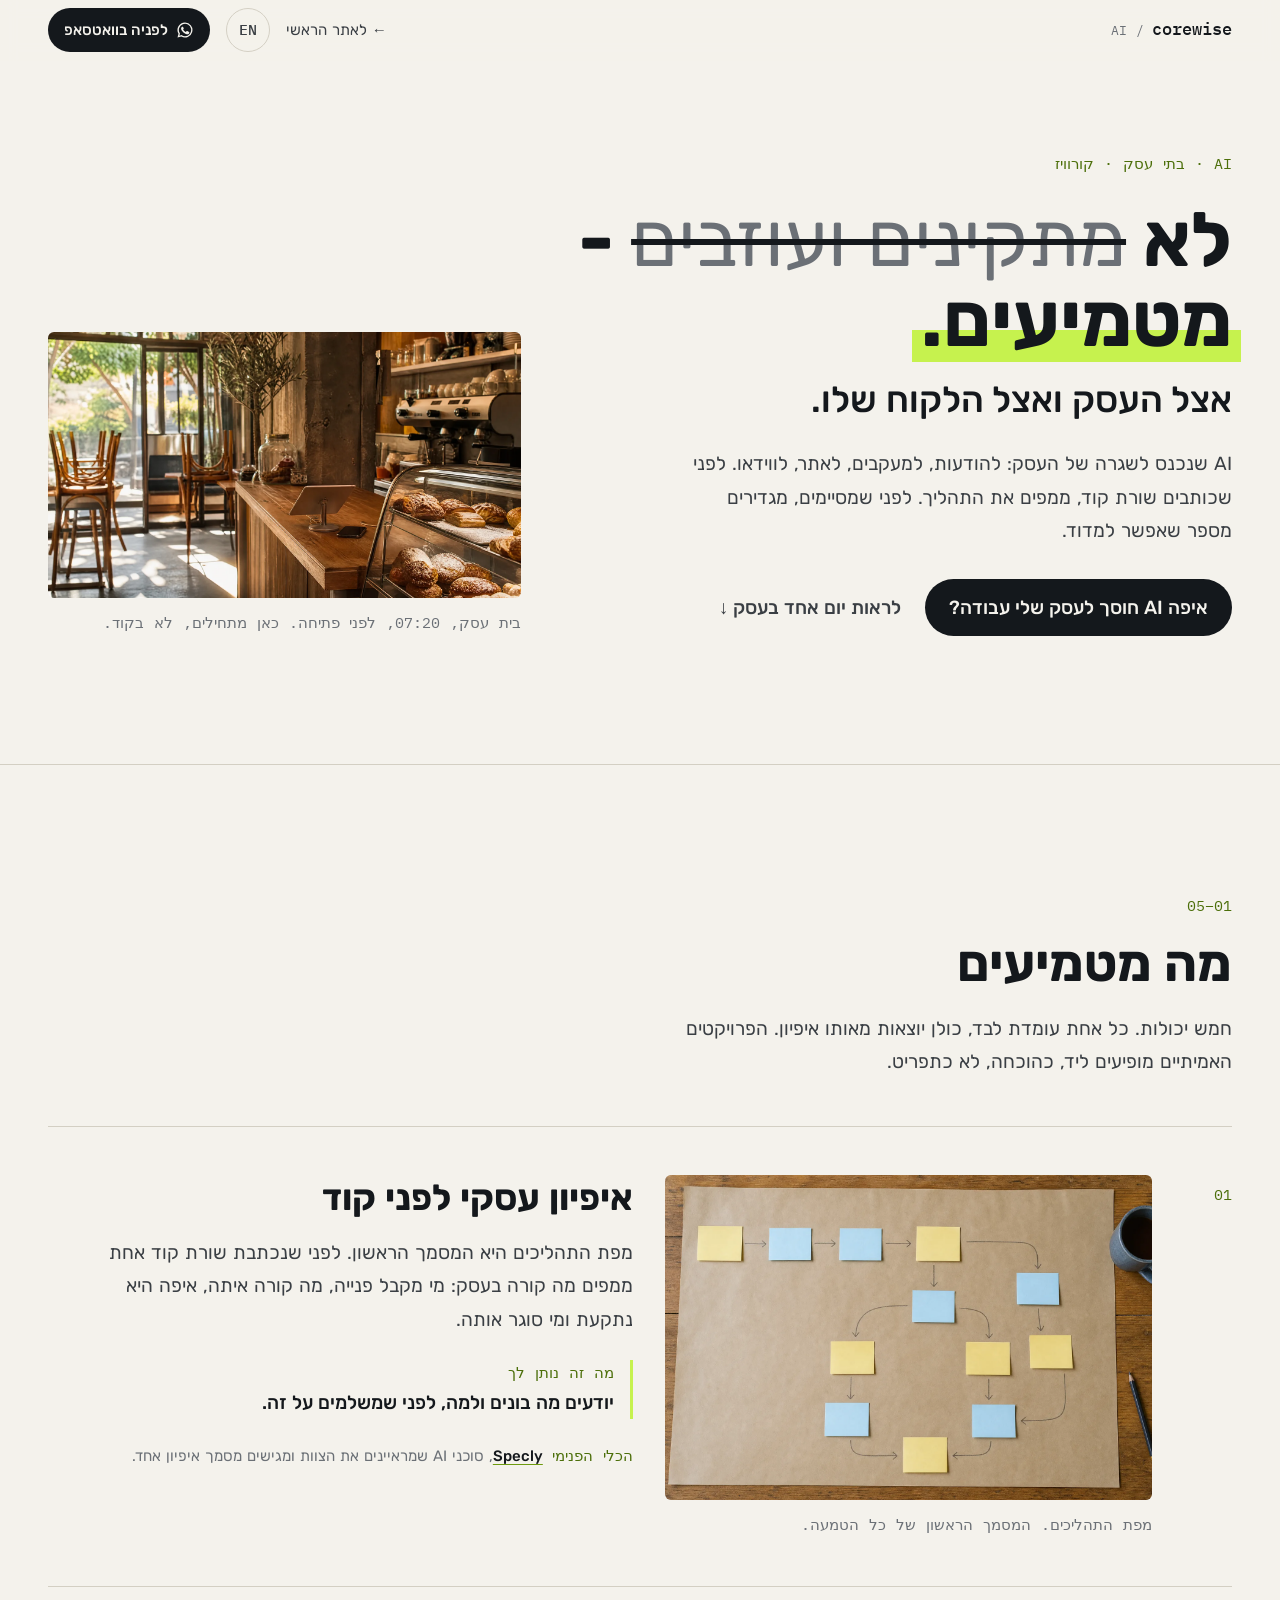
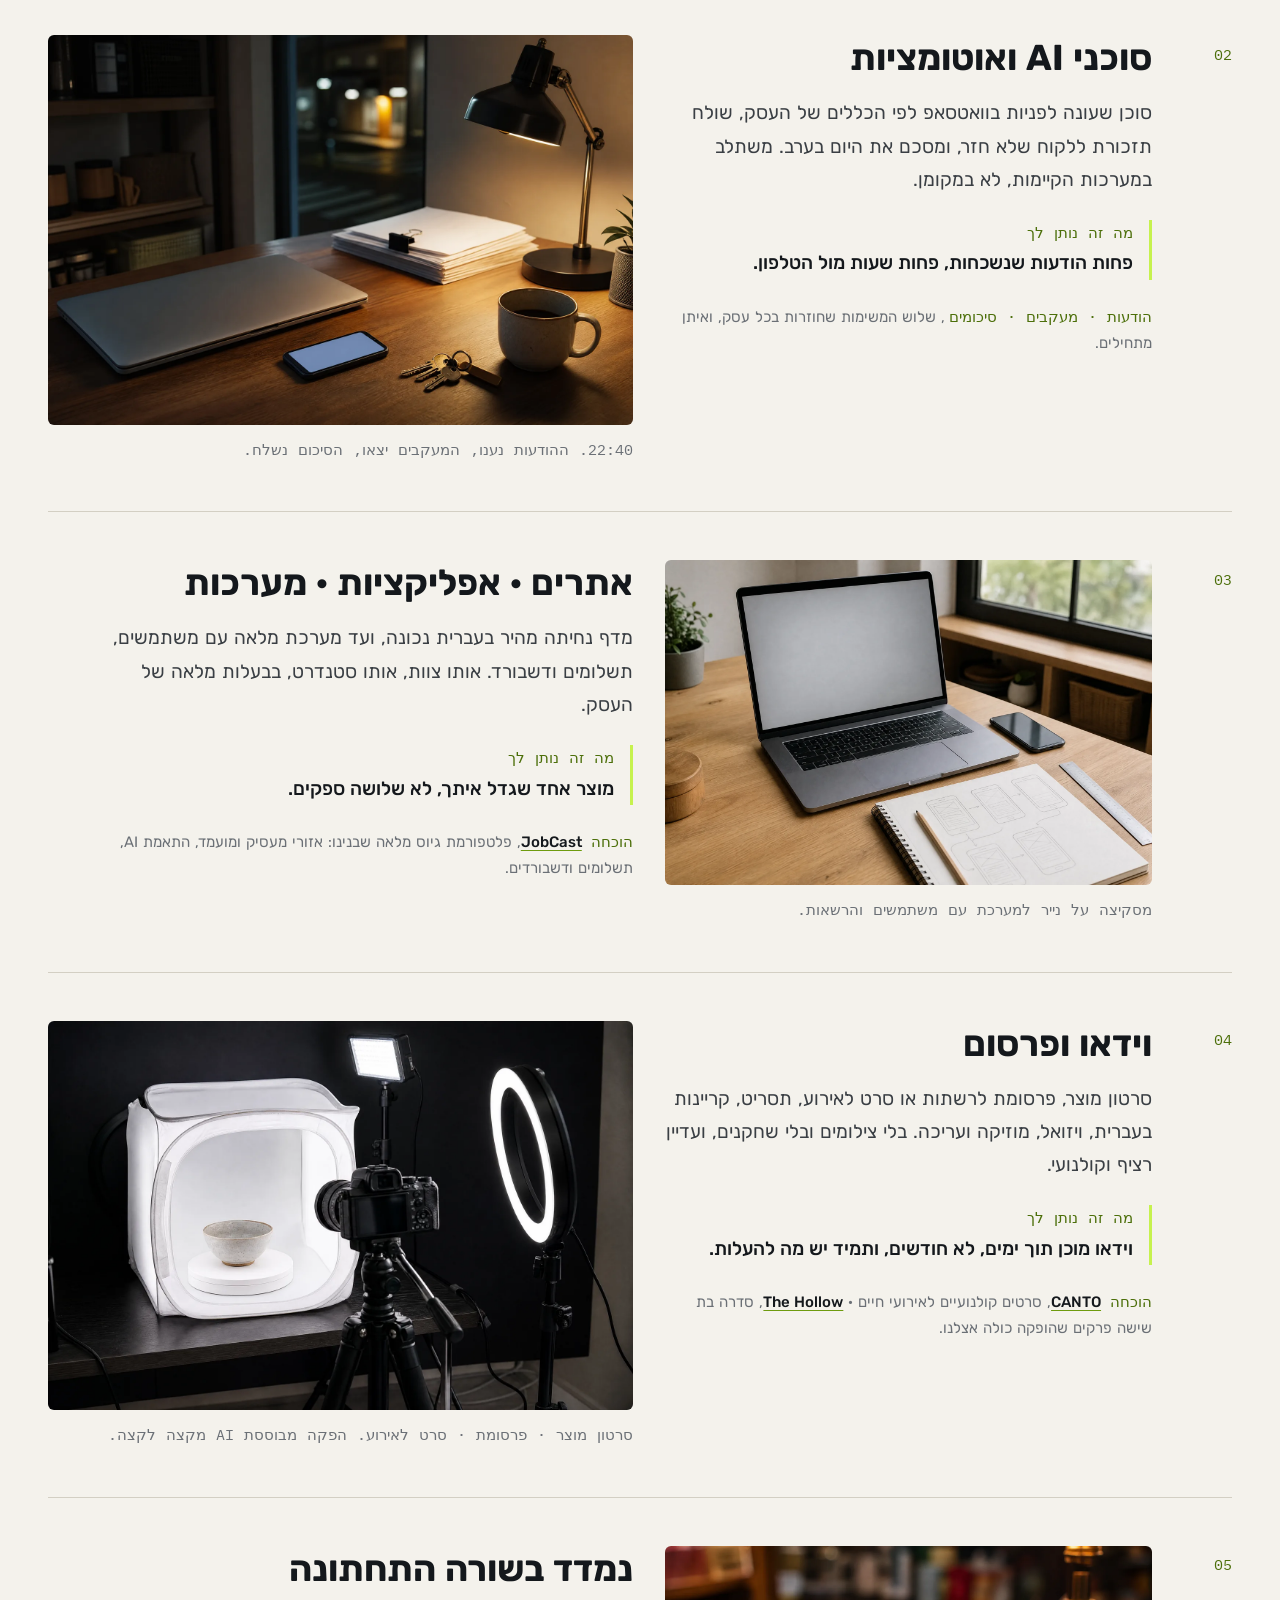
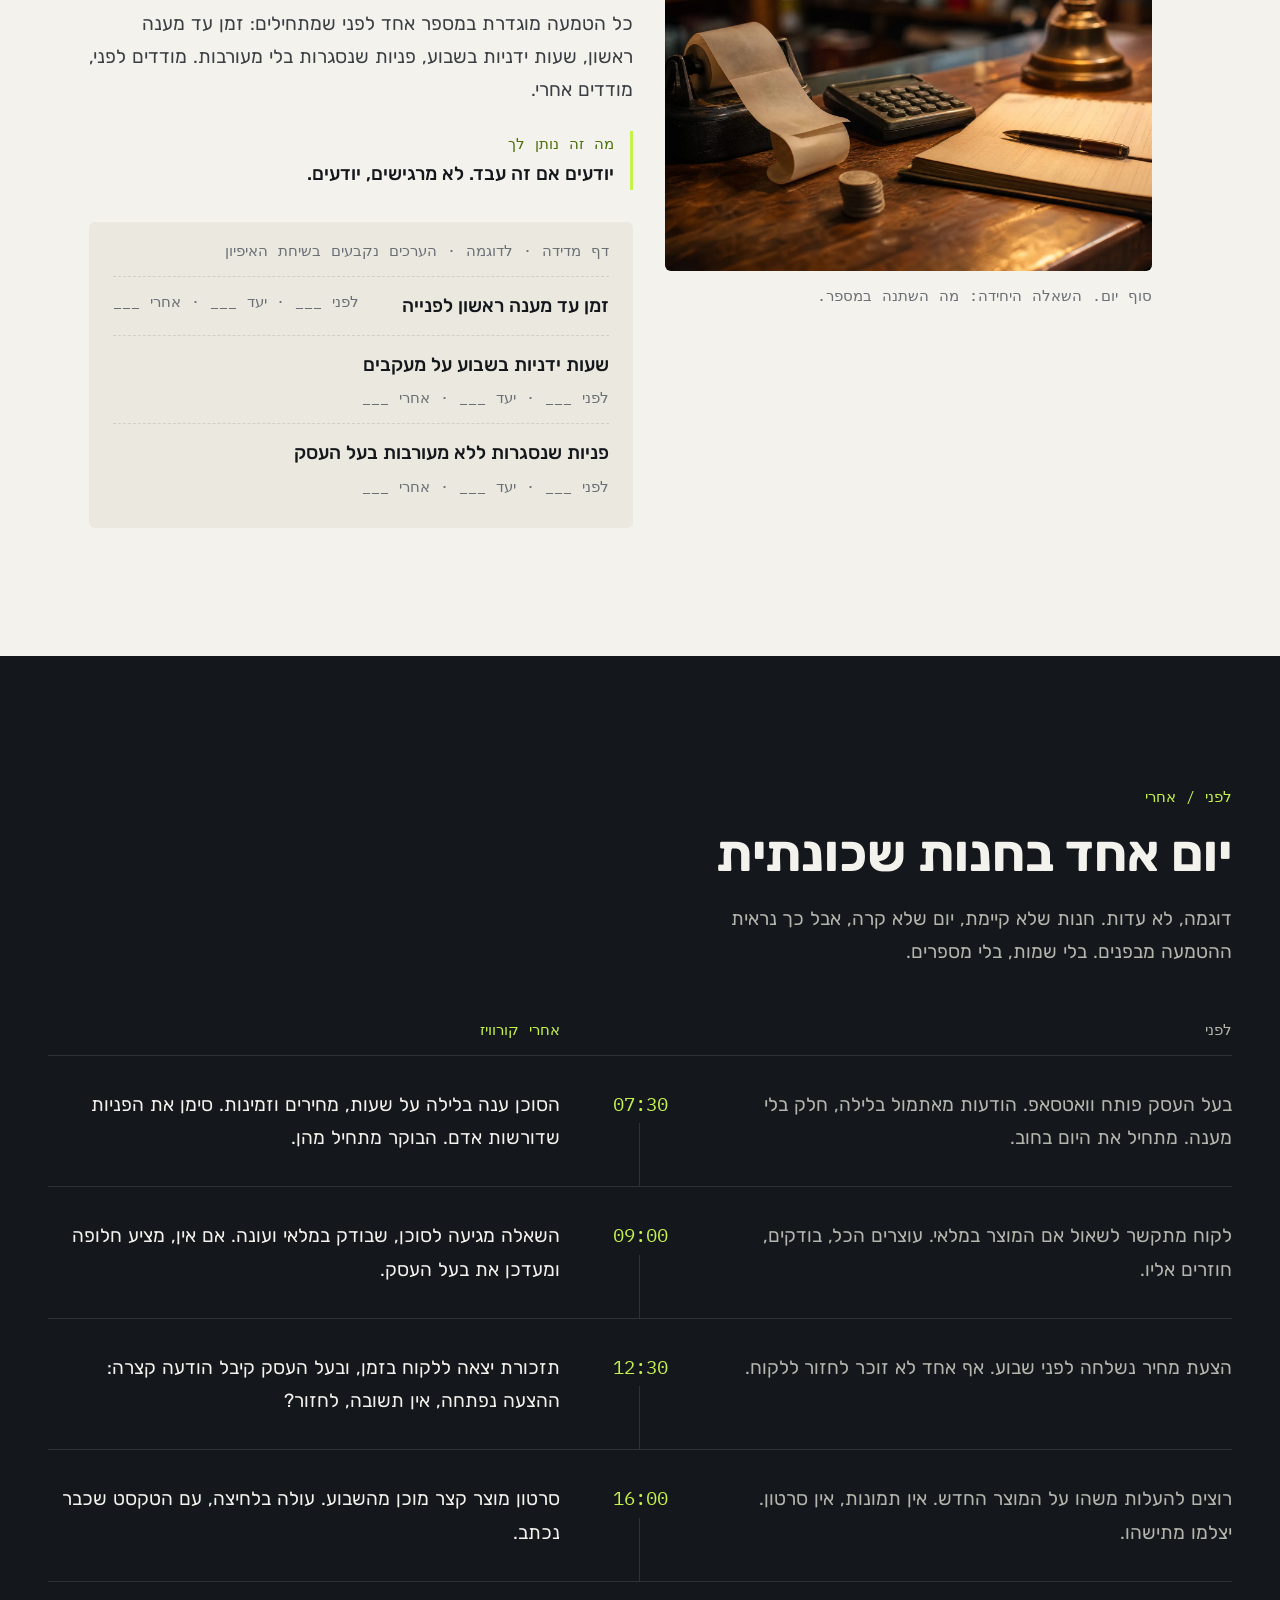
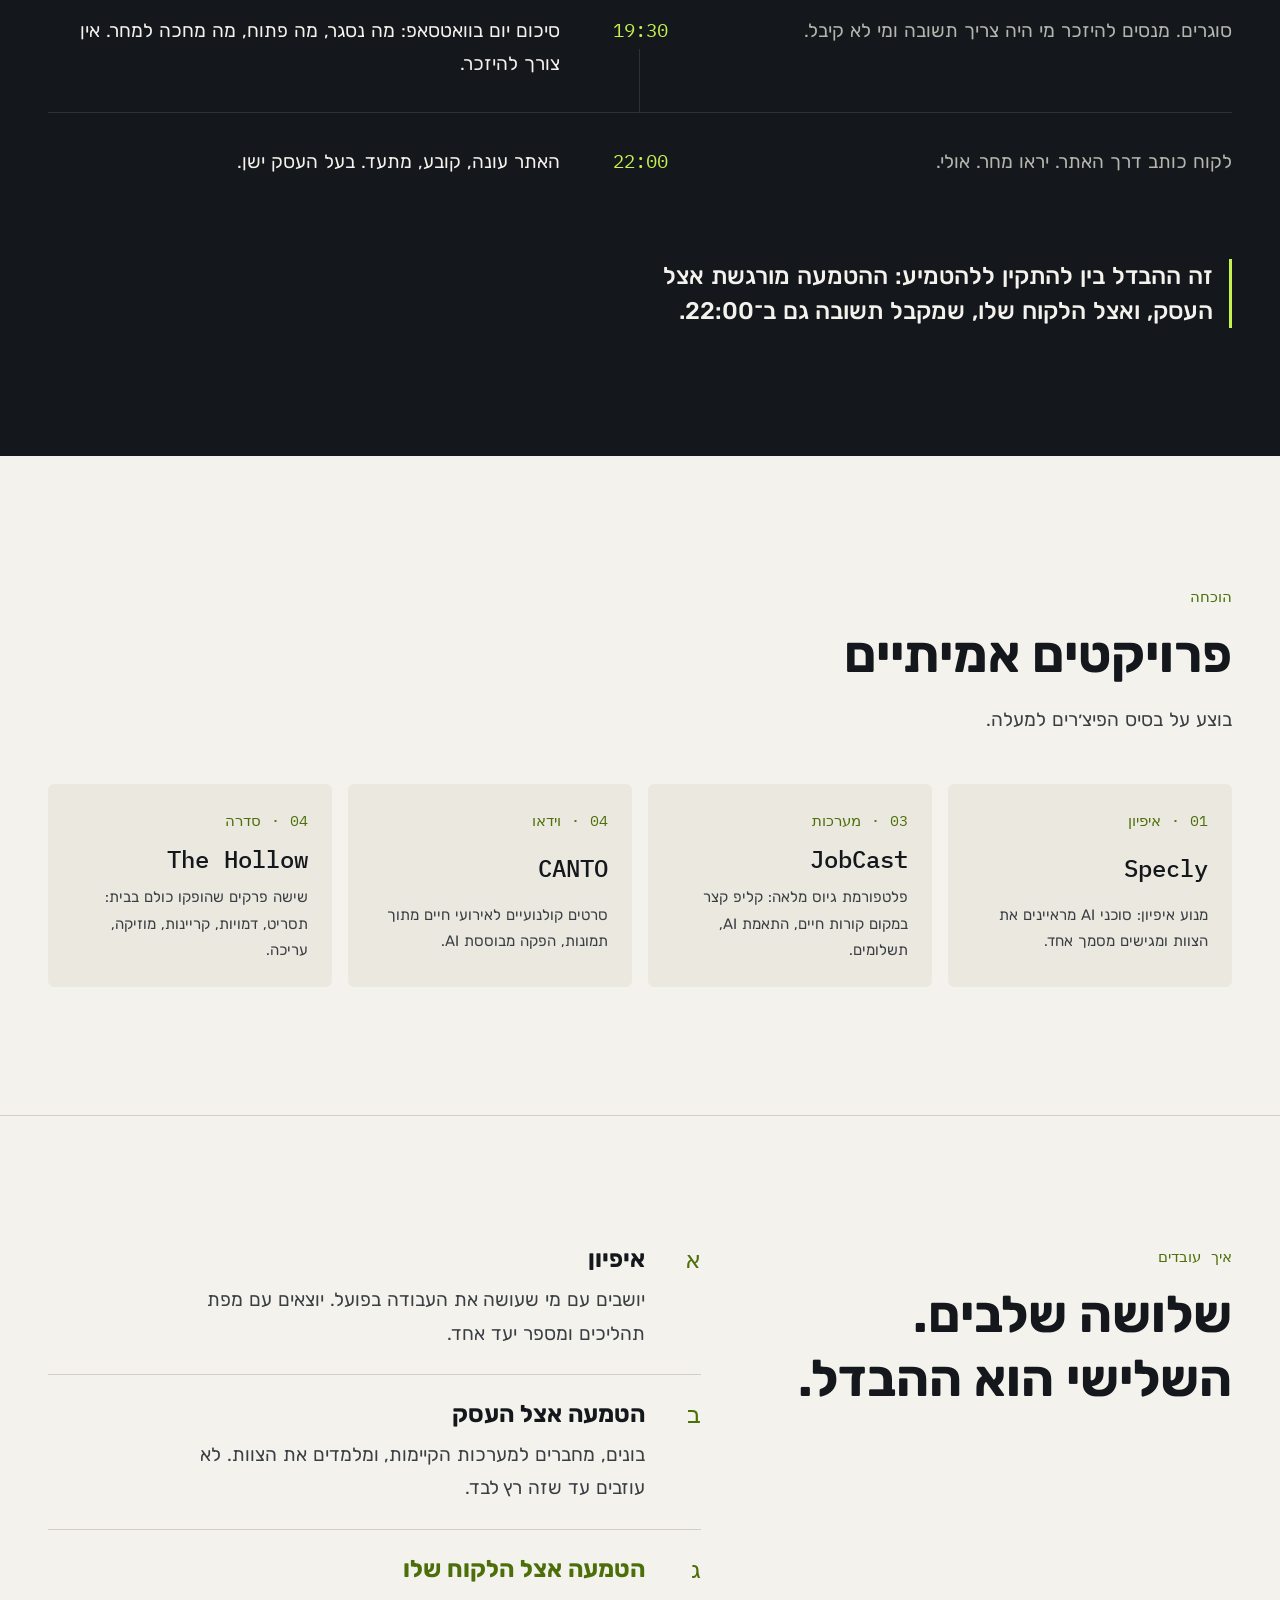
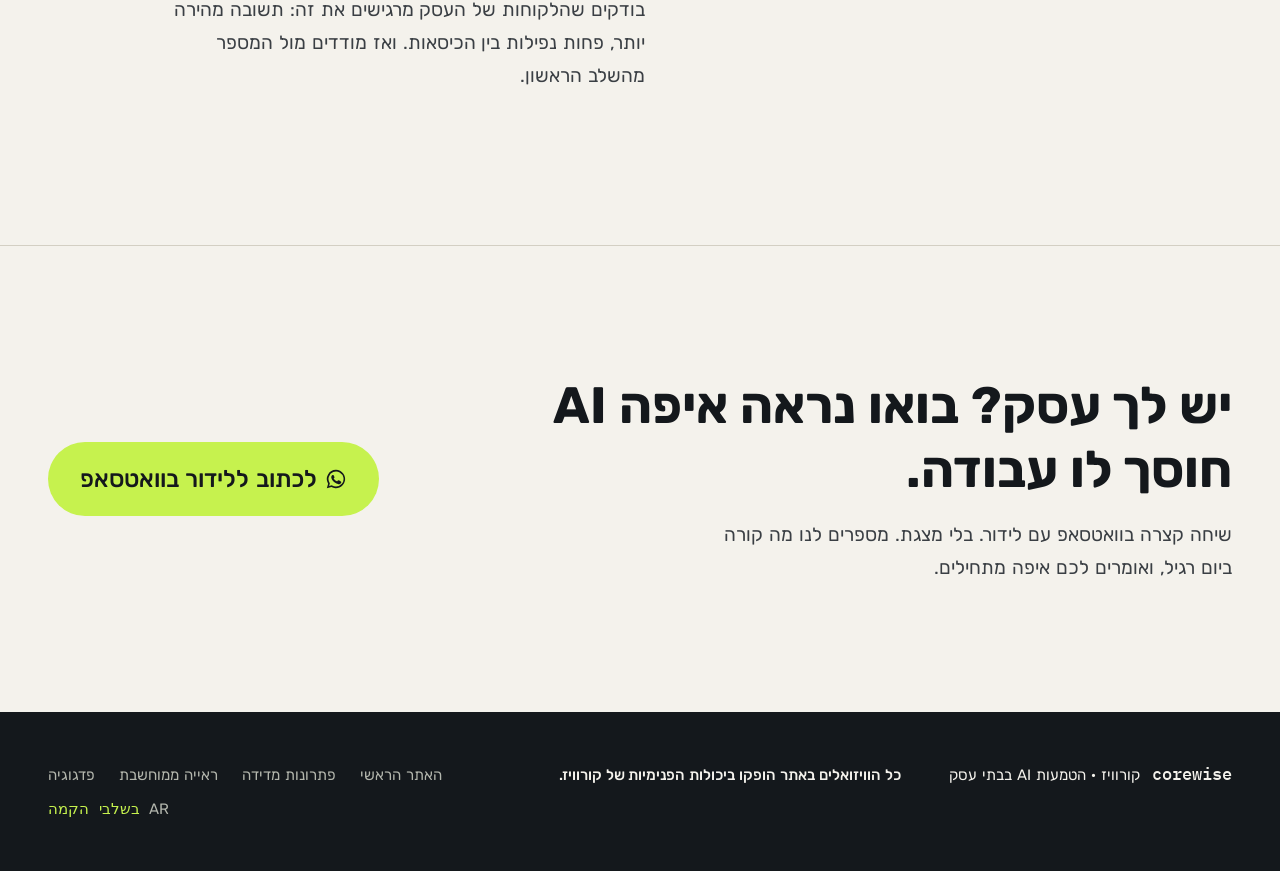
==== ai/index.html @ 33ac37c0 "content: "וואטסאפ ללידור" becomes "לפניה בוואטסאפ" everywhere 23 occurrences across the hall's UI ta" ====
<!doctype html>
<html lang="he" dir="rtl" class="no-js">
<head>
<meta charset="utf-8">
<meta name="viewport" content="width=device-width, initial-scale=1">
<title data-en="Corewise · AI for businesses, we don't install and leave, we embed">קורוויז · הטמעות AI בבתי עסק, לא מתקינים ועוזבים, מטמיעים</title>
<meta name="description" content="הטמעות AI בבתי עסק: איפיון עסקי לפני קוד, סוכני AI ואוטומציות, אתרים ומערכות, וידאו ופרסום, וכל הטמעה נמדדת במספר. לא מתקינים ועוזבים, מטמיעים. אצל העסק ואצל הלקוח שלו." data-en-content="AI embedded in businesses: a business spec before code, AI agents and automations, sites and systems, video and advertising, and every rollout measured by a number. We don't install and leave, we embed. In the business, and with its customers.">
<meta property="og:title" content="קורוויז · הטמעות AI בבתי עסק" data-en-content="Corewise · AI for businesses">
<meta property="og:description" content="לא מתקינים ועוזבים, מטמיעים. אצל העסק ואצל הלקוח שלו." data-en-content="We don't install and leave, we embed. In the business, and with its customers.">
<meta property="og:image" content="img/hero.webp">
<meta name="theme-color" content="#f4f2ec">
<link rel="icon" href="favicon.svg" type="image/svg+xml">
<link rel="preconnect" href="https://fonts.googleapis.com">
<link rel="preconnect" href="https://fonts.gstatic.com" crossorigin>
<link href="https://fonts.googleapis.com/css2?family=IBM+Plex+Mono:wght@400;500&family=Rubik:wght@400;500;700&display=swap" rel="stylesheet">
<link rel="preload" as="image" href="img/hero.webp">
<link rel="stylesheet" href="style.css">
<script src="i18n.js" defer></script>
</head>
<body>

<a class="skip" href="#features" data-en="Skip to content">דלג לתוכן</a>

<header class="top">
  <div class="wrap">
    <a class="brand" href="./" aria-label="קורוויז, הטמעות AI" data-en-aria-label="Corewise, AI integrations">
      <span class="word" dir="ltr">corewise</span>
      <span class="sub">/ AI</span>
    </a>
    <a class="back" href="https://corewise.co.il" data-en="Main site →">← לאתר הראשי</a>
    <button class="lang" data-lang-toggle type="button" lang="en" dir="ltr">EN</button>
    <a class="wa wa--sm" href="https://wa.me/972507594477?text=%D7%94%D7%99%D7%99%20%D7%9C%D7%99%D7%93%D7%95%D7%A8%2C%20%D7%94%D7%92%D7%A2%D7%AA%D7%99%20%D7%9E%D7%90%D7%AA%D7%A8%20%D7%94%D7%98%D7%9E%D7%A2%D7%95%D7%AA%20%D7%94-AI.%20%D7%99%D7%A9%20%D7%9C%D7%99%20%D7%A2%D7%A1%D7%A7%20%D7%A9%D7%90%D7%A9%D7%9E%D7%97%20%D7%9C%D7%A8%D7%90%D7%95%D7%AA%20%D7%90%D7%99%D7%A4%D7%94%20AI%20%D7%97%D7%95%D7%A1%D7%9A%20%D7%9C%D7%95%20%D7%A2%D7%91%D7%95%D7%93%D7%94." data-en-href="https://wa.me/972507594477?text=Hi%20Lidor%2C%20I%20came%20from%20the%20AI%20integrations%20site.%20I%20have%20a%20business%20and%20I'd%20like%20to%20see%20where%20AI%20saves%20it%20work." target="_blank" rel="noopener" aria-label="לפניה בוואטסאפ" data-en-aria-label="WhatsApp Lidor">
      <svg aria-hidden="true" viewBox="0 0 24 24" width="18" height="18"><path fill="currentColor" d="M12 2a10 10 0 0 0-8.6 15.1L2 22l5-1.3A10 10 0 1 0 12 2Zm0 18.2a8.2 8.2 0 0 1-4.2-1.2l-.3-.2-3 .8.8-2.9-.2-.3A8.2 8.2 0 1 1 12 20.2Zm4.5-6.1c-.2-.1-1.5-.7-1.7-.8s-.4-.1-.6.1-.6.8-.8 1-.3.2-.5.1a6.7 6.7 0 0 1-3.3-2.9c-.3-.4.2-.4.7-1.3.1-.2 0-.3 0-.4l-.8-1.8c-.2-.5-.4-.4-.6-.4h-.5a1 1 0 0 0-.7.3 3 3 0 0 0-.9 2.2 5.2 5.2 0 0 0 1.1 2.8 12 12 0 0 0 4.6 4c1.7.7 2.4.8 3.2.7a2.7 2.7 0 0 0 1.8-1.3 2.2 2.2 0 0 0 .2-1.3c-.1-.1-.3-.2-.5-.3Z"/></svg>
      <span data-en="WhatsApp Lidor">לפניה בוואטסאפ</span>
    </a>
  </div>
</header>

<main>

<!-- ============ HERO ============ -->
<section class="hero" aria-labelledby="hero-title">
  <div class="wrap hero__grid">
    <div class="hero__text">
      <p class="mono hero__eyebrow" data-en-html="<span dir=&quot;ltr&quot;>AI</span> · businesses · Corewise"><span dir="ltr">AI</span> · בתי עסק · קורוויז</p>
      <h1 id="hero-title" class="hero__title" data-en-html="<span class=&quot;line&quot;>We don't <span class=&quot;strike&quot;>install and leave</span>&nbsp;-</span> <span class=&quot;line&quot;><span class=&quot;mark&quot;>we embed.</span></span>">
        <span class="line">לא <span class="strike">מתקינים ועוזבים</span>&nbsp;-</span>
        <span class="line"><span class="mark">מטמיעים.</span></span>
      </h1>
      <p class="hero__sub" data-en="In the business, and with its customers.">אצל העסק ואצל הלקוח שלו.</p>
      <p class="hero__lede" data-en="AI that joins the day-to-day of the business: the messages, the follow-ups, the website, the video. Before a line of code is written we map the process. Before we finish, we set a number that can be measured.">
        AI שנכנס לשגרה של העסק: להודעות, למעקבים, לאתר, לווידאו.
        לפני שכותבים שורת קוד, ממפים את התהליך. לפני שמסיימים, מגדירים מספר שאפשר למדוד.
      </p>
      <div class="hero__cta">
        <a class="wa" href="https://wa.me/972507594477?text=%D7%94%D7%99%D7%99%20%D7%9C%D7%99%D7%93%D7%95%D7%A8%2C%20%D7%94%D7%92%D7%A2%D7%AA%D7%99%20%D7%9E%D7%90%D7%AA%D7%A8%20%D7%94%D7%98%D7%9E%D7%A2%D7%95%D7%AA%20%D7%94-AI.%20%D7%99%D7%A9%20%D7%9C%D7%99%20%D7%A2%D7%A1%D7%A7%20%D7%A9%D7%90%D7%A9%D7%9E%D7%97%20%D7%9C%D7%A8%D7%90%D7%95%D7%AA%20%D7%90%D7%99%D7%A4%D7%94%20AI%20%D7%97%D7%95%D7%A1%D7%9A%20%D7%9C%D7%95%20%D7%A2%D7%91%D7%95%D7%93%D7%94." data-en-href="https://wa.me/972507594477?text=Hi%20Lidor%2C%20I%20came%20from%20the%20AI%20integrations%20site.%20I%20have%20a%20business%20and%20I'd%20like%20to%20see%20where%20AI%20saves%20it%20work." target="_blank" rel="noopener" data-en="Where does AI save my business work?">איפה AI חוסך לעסק שלי עבודה?</a>
        <a class="ghost" href="#day" data-en="See one day in a business ↓">לראות יום אחד בעסק ↓</a>
      </div>
    </div>
    <figure class="hero__fig">
      <img src="img/hero.webp" width="1600" height="900" alt="בית קפה־מאפייה שכונתי לפני שעת פתיחה: דלפק עץ עם טאבלט וטלפון, ויטרינה, מכונת אספרסו, אור בוקר" data-en-alt="A neighbourhood café-bakery before opening time: a wooden counter with a tablet and a phone, a display case, an espresso machine, morning light" fetchpriority="high">
      <figcaption class="mono" data-en="A business, 07:20, before opening. This is where it starts, not in the code.">בית עסק, 07:20, לפני פתיחה. כאן מתחילים, לא בקוד.</figcaption>
    </figure>
  </div>
</section>

<!-- ============ FEATURES ============ -->
<section class="features" id="features" aria-labelledby="features-title">
  <div class="wrap">
    <header class="sec-head">
      <p class="mono sec-head__idx">01–05</p>
      <h2 id="features-title" class="sec-head__title" data-en="What we embed">מה מטמיעים</h2>
      <p class="sec-head__lede" data-en="Five capabilities. Each one stands alone, all of them come out of the same spec. The real projects sit alongside, as proof, not as a menu.">חמש יכולות. כל אחת עומדת לבד, כולן יוצאות מאותו איפיון. הפרויקטים האמיתיים מופיעים ליד, כהוכחה, לא כתפריט.</p>
    </header>

    <article class="feat reveal" id="f-spec">
      <p class="mono feat__idx">01</p>
      <figure class="feat__fig">
        <img loading="lazy" src="img/spec.webp" width="1600" height="1067" alt="מפת תהליכים על נייר קראפט: פתקים דביקים ריקים מחוברים בחיצים בעיפרון" data-en-alt="A process map on kraft paper: blank sticky notes joined by pencil arrows">
        <figcaption class="mono" data-en="The process map. The first document of every rollout.">מפת התהליכים. המסמך הראשון של כל הטמעה.</figcaption>
      </figure>
      <div class="feat__body">
        <h3 class="feat__title" data-en="A business spec before code">איפיון עסקי לפני קוד</h3>
        <p class="feat__desc" data-en="The process map is the first document. Before a single line of code is written we map what happens in the business: who takes an enquiry, what happens to it, where it gets stuck and who closes it.">מפת התהליכים היא המסמך הראשון. לפני שנכתבת שורת קוד אחת ממפים מה קורה בעסק: מי מקבל פנייה, מה קורה איתה, איפה היא נתקעת ומי סוגר אותה.</p>
        <p class="feat__gain" data-en-html="<span class=&quot;feat__gain-k&quot;>What you get</span> You know what is being built and why, before you pay for it."><span class="feat__gain-k">מה זה נותן לך</span> יודעים מה בונים ולמה, לפני שמשלמים על זה.</p>
        <p class="feat__proof" data-en-html="<span class=&quot;mono&quot;>The in-house tool</span> <a href=&quot;https://specly.vercel.app&quot; target=&quot;_blank&quot; rel=&quot;noopener&quot;>Specly</a>, AI agents that interview the team and hand back one spec document."><span class="mono">הכלי הפנימי</span> <a href="https://specly.vercel.app" target="_blank" rel="noopener">Specly</a>, סוכני AI שמראיינים את הצוות ומגישים מסמך איפיון אחד.</p>
      </div>
    </article>

    <article class="feat reveal" id="f-agents">
      <p class="mono feat__idx">02</p>
      <figure class="feat__fig">
        <img loading="lazy" src="img/agents.webp" width="1600" height="1067" alt="משרד אחורי של חנות בלילה: לפטופ סגור, טלפון, ערימת חשבוניות מסודרת, מנורת שולחן" data-en-alt="The back office of a shop at night: a closed laptop, a phone, a neat stack of invoices, a desk lamp">
        <figcaption class="mono" data-en="22:40. The messages were answered, the follow-ups went out, the summary was sent.">22:40. ההודעות נענו, המעקבים יצאו, הסיכום נשלח.</figcaption>
      </figure>
      <div class="feat__body">
        <h3 class="feat__title" data-en-html="<span dir=&quot;ltr&quot;>AI</span> agents and automations">סוכני <span dir="ltr">AI</span> ואוטומציות</h3>
        <p class="feat__desc" data-en="An agent that answers WhatsApp enquiries by the rules of the business, sends a reminder to a customer who never came back, and sums the day up in the evening. It plugs into the existing systems, it does not replace them.">סוכן שעונה לפניות בוואטסאפ לפי הכללים של העסק, שולח תזכורת ללקוח שלא חזר, ומסכם את היום בערב. משתלב במערכות הקיימות, לא במקומן.</p>
        <p class="feat__gain" data-en-html="<span class=&quot;feat__gain-k&quot;>What you get</span> Fewer messages forgotten, fewer hours on the phone."><span class="feat__gain-k">מה זה נותן לך</span> פחות הודעות שנשכחות, פחות שעות מול הטלפון.</p>
        <p class="feat__proof" data-en-html="<span class=&quot;mono&quot;>Messages · follow-ups · summaries</span>, the three tasks that repeat in every business, and where we start."><span class="mono">הודעות · מעקבים · סיכומים</span>, שלוש המשימות שחוזרות בכל עסק, ואיתן מתחילים.</p>
      </div>
    </article>

    <article class="feat reveal" id="f-apps">
      <p class="mono feat__idx">03</p>
      <figure class="feat__fig">
        <img loading="lazy" src="img/apps.webp" width="1600" height="1067" alt="שולחן עבודה: לפטופ פתוח, טלפון, ומחברת עם סקיצת וויירפריים של אפליקציה" data-en-alt="A desk: an open laptop, a phone, and a notebook with an app wireframe sketch">
        <figcaption class="mono" data-en="From a sketch on paper to a system with users and permissions.">מסקיצה על נייר למערכת עם משתמשים והרשאות.</figcaption>
      </figure>
      <div class="feat__body">
        <h3 class="feat__title" data-en="Sites · apps · systems">אתרים · אפליקציות · מערכות</h3>
        <p class="feat__desc" data-en="From a fast landing page in correct Hebrew, to a full system with users, payments and a dashboard. Same team, same standard, owned outright by the business.">מדף נחיתה מהיר בעברית נכונה, ועד מערכת מלאה עם משתמשים, תשלומים ודשבורד. אותו צוות, אותו סטנדרט, בבעלות מלאה של העסק.</p>
        <p class="feat__gain" data-en-html="<span class=&quot;feat__gain-k&quot;>What you get</span> One product that grows with you, not three vendors."><span class="feat__gain-k">מה זה נותן לך</span> מוצר אחד שגדל איתך, לא שלושה ספקים.</p>
        <p class="feat__proof" data-en-html="<span class=&quot;mono&quot;>Proof</span> <a href=&quot;https://corewise.co.il&quot; target=&quot;_blank&quot; rel=&quot;noopener&quot;>JobCast</a>, a full recruitment platform we built: employer and candidate areas, AI matching, payments and dashboards."><span class="mono">הוכחה</span> <a href="https://corewise.co.il" target="_blank" rel="noopener">JobCast</a>, פלטפורמת גיוס מלאה שבנינו: אזורי מעסיק ומועמד, התאמת AI, תשלומים ודשבורדים.</p>
      </div>
    </article>

    <article class="feat reveal" id="f-video">
      <p class="mono feat__idx">04</p>
      <figure class="feat__fig">
        <img loading="lazy" src="img/video.webp" width="1600" height="1067" alt="פינת הפקת וידאו למוצר: קערה על שולחן מסתובב בתוך אוהל אור, מצלמה על חצובה, תאורת טבעת" data-en-alt="A product video corner: a bowl on a turntable inside a light tent, a camera on a tripod, a ring light">
        <figcaption class="mono" data-en="Product clip · advert · event film. AI-based production end to end.">סרטון מוצר · פרסומת · סרט לאירוע. הפקה מבוססת AI מקצה לקצה.</figcaption>
      </figure>
      <div class="feat__body">
        <h3 class="feat__title" data-en="Video and advertising">וידאו ופרסום</h3>
        <p class="feat__desc" data-en="A product clip, a social ad or a film for an event, script, Hebrew narration, visuals, music and edit. No shoot and no actors, and still continuous and cinematic.">סרטון מוצר, פרסומת לרשתות או סרט לאירוע, תסריט, קריינות בעברית, ויזואל, מוזיקה ועריכה. בלי צילומים ובלי שחקנים, ועדיין רציף וקולנועי.</p>
        <p class="feat__gain" data-en-html="<span class=&quot;feat__gain-k&quot;>What you get</span> Video ready in days, not months, and there is always something to post."><span class="feat__gain-k">מה זה נותן לך</span> וידאו מוכן תוך ימים, לא חודשים, ותמיד יש מה להעלות.</p>
        <p class="feat__proof" data-en-html="<span class=&quot;mono&quot;>Proof</span> <a href=&quot;https://corewise.co.il&quot; target=&quot;_blank&quot; rel=&quot;noopener&quot;>CANTO</a>, cinematic films for life events · <a href=&quot;https://www.youtube.com/@thehollowsaga&quot; target=&quot;_blank&quot; rel=&quot;noopener&quot;>The Hollow</a>, a six-episode series produced entirely in house."><span class="mono">הוכחה</span> <a href="https://corewise.co.il" target="_blank" rel="noopener">CANTO</a>, סרטים קולנועיים לאירועי חיים · <a href="https://www.youtube.com/@thehollowsaga" target="_blank" rel="noopener">The Hollow</a>, סדרה בת שישה פרקים שהופקה כולה אצלנו.</p>
      </div>
    </article>

    <article class="feat reveal" id="f-measure">
      <p class="mono feat__idx">05</p>
      <figure class="feat__fig feat__fig--sheet">
        <img loading="lazy" src="img/bottomline.webp" width="1600" height="1067" alt="דלפק חנות בסוף יום: גליל קבלות, מחשבון, יומן נייר ועט באור מנורה" data-en-alt="A shop counter at the end of the day: a roll of receipts, a calculator, a paper diary and a pen under lamplight">
        <figcaption class="mono" data-en="End of day. The only question: what changed in the number.">סוף יום. השאלה היחידה: מה השתנה במספר.</figcaption>
      </figure>
      <div class="feat__body">
        <h3 class="feat__title" data-en="Measured on the bottom line">נמדד בשורה התחתונה</h3>
        <p class="feat__desc" data-en="Every rollout is defined by one number before it starts: time to first reply, manual hours a week, enquiries that close without anyone stepping in. Measured before, measured after.">כל הטמעה מוגדרת במספר אחד לפני שמתחילים: זמן עד מענה ראשון, שעות ידניות בשבוע, פניות שנסגרות בלי מעורבות. מודדים לפני, מודדים אחרי.</p>
        <p class="feat__gain" data-en-html="<span class=&quot;feat__gain-k&quot;>What you get</span> You know whether it worked. Not a feeling, knowing."><span class="feat__gain-k">מה זה נותן לך</span> יודעים אם זה עבד. לא מרגישים, יודעים.</p>
        <div class="sheet" aria-label="דף מדידה לדוגמה" data-en-aria-label="Sample measurement sheet">
          <p class="mono sheet__head" data-en="Measurement sheet · sample · the values are set in the spec conversation">דף מדידה · לדוגמה · הערכים נקבעים בשיחת האיפיון</p>
          <dl class="sheet__rows">
            <div class="sheet__row"><dt data-en="Time to first reply to an enquiry">זמן עד מענה ראשון לפנייה</dt><dd class="mono" data-en="before ___ · target ___ · after ___">לפני ___ · יעד ___ · אחרי ___</dd></div>
            <div class="sheet__row"><dt data-en="Manual hours a week on follow-ups">שעות ידניות בשבוע על מעקבים</dt><dd class="mono" data-en="before ___ · target ___ · after ___">לפני ___ · יעד ___ · אחרי ___</dd></div>
            <div class="sheet__row"><dt data-en="Enquiries closed without the owner">פניות שנסגרות ללא מעורבות בעל העסק</dt><dd class="mono" data-en="before ___ · target ___ · after ___">לפני ___ · יעד ___ · אחרי ___</dd></div>
          </dl>
        </div>
      </div>
    </article>
  </div>
</section>

<!-- ============ SIGNATURE: יום אחד בעסק ============ -->
<section class="day" id="day" aria-labelledby="day-title">
  <div class="wrap">
    <header class="sec-head sec-head--light">
      <p class="mono sec-head__idx" data-en="before / after">לפני / אחרי</p>
      <h2 id="day-title" class="sec-head__title" data-en="One day in a neighbourhood shop">יום אחד בחנות שכונתית</h2>
      <p class="sec-head__lede" data-en="An example, not a testimonial. A shop that does not exist, a day that never happened, but this is what a rollout looks like from the inside. No names, no numbers.">דוגמה, לא עדות. חנות שלא קיימת, יום שלא קרה, אבל כך נראית ההטמעה מבפנים. בלי שמות, בלי מספרים.</p>
    </header>

    <div class="day__toggle" role="tablist" aria-label="בחירת עמודה להצגה במסך צר" data-en-aria-label="Choose which column to show on a narrow screen">
      <button type="button" role="tab" aria-selected="true" data-col="before" data-en="Before">לפני</button>
      <button type="button" role="tab" aria-selected="false" data-col="after" data-en="After Corewise">אחרי קורוויז</button>
    </div>

    <div class="day__grid" data-show="before">
      <p class="mono day__col-head day__col-head--before" data-en="Before">לפני</p>
      <p class="mono day__col-head day__col-head--after" data-en="After Corewise">אחרי קורוויז</p>

      <div class="day__row reveal">
        <p class="mono day__time"><bdi>07:30</bdi></p>
        <p class="day__before" data-en="The owner opens WhatsApp. Messages from last night, some of them unanswered. The day starts in debt.">בעל העסק פותח וואטסאפ. הודעות מאתמול בלילה, חלק בלי מענה. מתחיל את היום בחוב.</p>
        <p class="day__after" data-en="The agent answered overnight on hours, prices and availability. It flagged the enquiries that need a person. The morning starts with those.">הסוכן ענה בלילה על שעות, מחירים וזמינות. סימן את הפניות שדורשות אדם. הבוקר מתחיל מהן.</p>
      </div>
      <div class="day__row reveal">
        <p class="mono day__time"><bdi>09:00</bdi></p>
        <p class="day__before" data-en="A customer calls to ask whether the product is in stock. Everything stops, someone checks, someone calls back.">לקוח מתקשר לשאול אם המוצר במלאי. עוצרים הכל, בודקים, חוזרים אליו.</p>
        <p class="day__after" data-en="The question reaches the agent, which checks stock and answers. If there is none, it offers an alternative and tells the owner.">השאלה מגיעה לסוכן, שבודק במלאי ועונה. אם אין, מציע חלופה ומעדכן את בעל העסק.</p>
      </div>
      <div class="day__row reveal">
        <p class="mono day__time"><bdi>12:30</bdi></p>
        <p class="day__before" data-en="A quote went out a week ago. Nobody remembers to get back to the customer.">הצעת מחיר נשלחה לפני שבוע. אף אחד לא זוכר לחזור ללקוח.</p>
        <p class="day__after" data-en="The reminder went out to the customer on time, and the owner got a short message: the quote was opened, no reply, follow up?">תזכורת יצאה ללקוח בזמן, ובעל העסק קיבל הודעה קצרה: ההצעה נפתחה, אין תשובה, לחזור?</p>
      </div>
      <div class="day__row reveal">
        <p class="mono day__time"><bdi>16:00</bdi></p>
        <p class="day__before" data-en="They want to post something about the new product. No photos, no clip. Someone will shoot it eventually.">רוצים להעלות משהו על המוצר החדש. אין תמונות, אין סרטון. יצלמו מתישהו.</p>
        <p class="day__after" data-en="A short product clip has been ready since this week. One tap to post, with the copy already written.">סרטון מוצר קצר מוכן מהשבוע. עולה בלחיצה, עם הטקסט שכבר נכתב.</p>
      </div>
      <div class="day__row reveal">
        <p class="mono day__time"><bdi>19:30</bdi></p>
        <p class="day__before" data-en="Closing up. Trying to remember who needed an answer and who never got one.">סוגרים. מנסים להיזכר מי היה צריך תשובה ומי לא קיבל.</p>
        <p class="day__after" data-en="An end-of-day summary on WhatsApp: what closed, what is open, what waits for tomorrow. Nothing to remember.">סיכום יום בוואטסאפ: מה נסגר, מה פתוח, מה מחכה למחר. אין צורך להיזכר.</p>
      </div>
      <div class="day__row reveal">
        <p class="mono day__time"><bdi>22:00</bdi></p>
        <p class="day__before" data-en="A customer writes through the website. They will see it tomorrow. Maybe.">לקוח כותב דרך האתר. יראו מחר. אולי.</p>
        <p class="day__after" data-en="The website answers, books, records. The owner is asleep.">האתר עונה, קובע, מתעד. בעל העסק ישן.</p>
      </div>
    </div>

    <p class="day__note" data-en-html="That is the difference between installing and embedding: the rollout is felt inside the business, and by its customers, who get an answer at <bdi>22:00</bdi> too.">זה ההבדל בין להתקין ללהטמיע: ההטמעה מורגשת אצל העסק, ואצל הלקוח שלו, שמקבל תשובה גם ב־22:00.</p>
  </div>
</section>

<!-- ============ PROOF ============ -->
<section class="proof" id="proof" aria-labelledby="proof-title">
  <div class="wrap">
    <header class="sec-head">
      <p class="mono sec-head__idx" data-en="Proof">הוכחה</p>
      <h2 id="proof-title" class="sec-head__title" data-en="Real projects">פרויקטים אמיתיים</h2>
      <p class="sec-head__lede" data-en="Built on the capabilities above.">בוצע על בסיס הפיצ׳רים למעלה.</p>
    </header>
    <ul class="proof__list">
      <li>
        <a href="https://specly.vercel.app" target="_blank" rel="noopener">
          <span class="mono proof__k" data-en="01 · Spec">01 · איפיון</span>
          <span class="proof__name">Specly</span>
          <span class="proof__desc" data-en="A spec engine: AI agents interview the team and hand back one document.">מנוע איפיון: סוכני AI מראיינים את הצוות ומגישים מסמך אחד.</span>
        </a>
      </li>
      <li>
        <a href="https://corewise.co.il" target="_blank" rel="noopener">
          <span class="mono proof__k" data-en="03 · Systems">03 · מערכות</span>
          <span class="proof__name">JobCast</span>
          <span class="proof__desc" data-en="A full recruitment platform: a short clip instead of a CV, AI matching, payments.">פלטפורמת גיוס מלאה: קליפ קצר במקום קורות חיים, התאמת AI, תשלומים.</span>
        </a>
      </li>
      <li>
        <a href="https://corewise.co.il" target="_blank" rel="noopener">
          <span class="mono proof__k" data-en="04 · Video">04 · וידאו</span>
          <span class="proof__name">CANTO</span>
          <span class="proof__desc" data-en="Cinematic films for life events, made out of photographs, AI-based production.">סרטים קולנועיים לאירועי חיים מתוך תמונות, הפקה מבוססת AI.</span>
        </a>
      </li>
      <li>
        <a href="https://www.youtube.com/@thehollowsaga" target="_blank" rel="noopener">
          <span class="mono proof__k" data-en="04 · Series">04 · סדרה</span>
          <span class="proof__name">The Hollow</span>
          <span class="proof__desc" data-en="Six episodes produced entirely in house: script, characters, narration, music, edit.">שישה פרקים שהופקו כולם בבית: תסריט, דמויות, קריינות, מוזיקה, עריכה.</span>
        </a>
      </li>
    </ul>
  </div>
</section>

<!-- ============ HOW ============ -->
<section class="how" id="how" aria-labelledby="how-title">
  <div class="wrap how__grid">
    <header class="sec-head">
      <p class="mono sec-head__idx" data-en="How we work">איך עובדים</p>
      <h2 id="how-title" class="sec-head__title" data-en="Three stages. The third is the difference.">שלושה שלבים. השלישי הוא ההבדל.</h2>
    </header>
    <ol class="steps">
      <li class="step reveal">
        <p class="mono step__k" data-en="A">א</p>
        <h3 class="step__title" data-en="Spec">איפיון</h3>
        <p class="step__desc" data-en="We sit with the people who actually do the work. We come out with a process map and one target number.">יושבים עם מי שעושה את העבודה בפועל. יוצאים עם מפת תהליכים ומספר יעד אחד.</p>
      </li>
      <li class="step reveal">
        <p class="mono step__k" data-en="B">ב</p>
        <h3 class="step__title" data-en="Embedding in the business">הטמעה אצל העסק</h3>
        <p class="step__desc" data-en="We build, connect to the existing systems, and train the team. We don't leave until it runs on its own.">בונים, מחברים למערכות הקיימות, ומלמדים את הצוות. לא עוזבים עד שזה רץ לבד.</p>
      </li>
      <li class="step reveal">
        <p class="mono step__k" data-en="C">ג</p>
        <h3 class="step__title" data-en="Embedding with its customers">הטמעה אצל הלקוח שלו</h3>
        <p class="step__desc" data-en="We check that the customers of the business feel it: a faster answer, fewer things falling between the chairs. Then we measure against the number from stage one.">בודקים שהלקוחות של העסק מרגישים את זה: תשובה מהירה יותר, פחות נפילות בין הכיסאות. ואז מודדים מול המספר מהשלב הראשון.</p>
      </li>
    </ol>
  </div>
</section>

<!-- ============ CTA ============ -->
<section class="cta" id="cta" aria-labelledby="cta-title">
  <div class="wrap cta__grid">
    <div>
      <h2 id="cta-title" class="cta__title" data-en-html="Have a business? Let's find where <span dir=&quot;ltr&quot;>AI</span> saves it work.">יש לך עסק? בואו נראה איפה <span dir="ltr">AI</span> חוסך לו עבודה.</h2>
      <p class="cta__lede" data-en="A short WhatsApp conversation with Lidor. No slide deck. Tell us what a normal day looks like, and we'll tell you where to start.">שיחה קצרה בוואטסאפ עם לידור. בלי מצגת. מספרים לנו מה קורה ביום רגיל, ואומרים לכם איפה מתחילים.</p>
    </div>
    <a class="wa wa--lg" href="https://wa.me/972507594477?text=%D7%94%D7%99%D7%99%20%D7%9C%D7%99%D7%93%D7%95%D7%A8%2C%20%D7%94%D7%92%D7%A2%D7%AA%D7%99%20%D7%9E%D7%90%D7%AA%D7%A8%20%D7%94%D7%98%D7%9E%D7%A2%D7%95%D7%AA%20%D7%94-AI.%20%D7%99%D7%A9%20%D7%9C%D7%99%20%D7%A2%D7%A1%D7%A7%20%D7%A9%D7%90%D7%A9%D7%9E%D7%97%20%D7%9C%D7%A8%D7%90%D7%95%D7%AA%20%D7%90%D7%99%D7%A4%D7%94%20AI%20%D7%97%D7%95%D7%A1%D7%9A%20%D7%9C%D7%95%20%D7%A2%D7%91%D7%95%D7%93%D7%94." data-en-href="https://wa.me/972507594477?text=Hi%20Lidor%2C%20I%20came%20from%20the%20AI%20integrations%20site.%20I%20have%20a%20business%20and%20I'd%20like%20to%20see%20where%20AI%20saves%20it%20work." target="_blank" rel="noopener">
      <svg aria-hidden="true" viewBox="0 0 24 24" width="22" height="22"><path fill="currentColor" d="M12 2a10 10 0 0 0-8.6 15.1L2 22l5-1.3A10 10 0 1 0 12 2Zm0 18.2a8.2 8.2 0 0 1-4.2-1.2l-.3-.2-3 .8.8-2.9-.2-.3A8.2 8.2 0 1 1 12 20.2Zm4.5-6.1c-.2-.1-1.5-.7-1.7-.8s-.4-.1-.6.1-.6.8-.8 1-.3.2-.5.1a6.7 6.7 0 0 1-3.3-2.9c-.3-.4.2-.4.7-1.3.1-.2 0-.3 0-.4l-.8-1.8c-.2-.5-.4-.4-.6-.4h-.5a1 1 0 0 0-.7.3 3 3 0 0 0-.9 2.2 5.2 5.2 0 0 0 1.1 2.8 12 12 0 0 0 4.6 4c1.7.7 2.4.8 3.2.7a2.7 2.7 0 0 0 1.8-1.3 2.2 2.2 0 0 0 .2-1.3c-.1-.1-.3-.2-.5-.3Z"/></svg>
      <span data-en="Message Lidor on WhatsApp">לכתוב ללידור בוואטסאפ</span>
    </a>
  </div>
</section>

</main>

<footer class="foot">
  <div class="wrap foot__grid">
    <div class="foot__brand">
      <span class="word" dir="ltr">corewise</span>
      <span class="foot__he" data-en-html="Corewise · <span dir=&quot;ltr&quot;>AI</span> integrations for businesses">קורוויז · הטמעות <span dir="ltr">AI</span> בבתי עסק</span>
    </div>
    <p class="foot__skills" data-en="Every visual on this site was produced with Corewise's in-house capabilities.">כל הוויזואלים באתר הופקו ביכולות הפנימיות של קורוויז.</p>
    <nav class="foot__nav" aria-label="מחלקות קורוויז" data-en-aria-label="Corewise departments">
      <a href="https://corewise.co.il" data-en="Main site">האתר הראשי</a>
      <a href="../measure/" data-en="Measurement solutions">פתרונות מדידה</a>
      <a href="../vision/" data-en="Computer vision">ראייה ממוחשבת</a>
      <a href="../pedagogy/" data-en="Pedagogy">פדגוגיה</a>
      <a href="../ar/" data-en-html="AR <span class=&quot;mono foot__tag&quot;>being built</span>">AR <span class="mono foot__tag">בשלבי הקמה</span></a>
    </nav>
  </div>
</footer>

<script src="app.js" defer></script>
</body>
</html>
---- ai/style.css ----
/* DIRECTION: editorial print, light (warm off-white paper + charcoal ink). Named precedent: brand brief palette,
   Stripe/Linear-style restraint on a printed-brochure grid; sibling cvsolve site is dark, so this one is deliberately light.
   ONE MEMORABLE THING: "יום אחד בחנות" — a two-sided day timeline (לפני | אחרי) sharing one hour spine, plus the hero headline
   where "מתקינים ועוזבים" is struck through and "מטמיעים" carries a single lime marker.
   TYPE: Rubik 700/400 (he) + IBM Plex Mono (indices, chips). ACCENT: olive #4c6f0a for text/rules (5:1 on paper),
   lime #C6F24E only as marker/CTA fill. LAYOUT PRIMITIVE: asymmetric 2-col with hanging mono index. MOTION: mathematical. */

:root {
  color-scheme: light;
  --bg: #f4f2ec;
  --surface: #ebe8df;
  --surface-high: #e2dfd4;
  --ink: #14181c;
  --ink-2: #3a3f44;
  --ink-3: #6b7076;
  --rule: #d3cfc3;
  --accent: #C6F24E;
  --accent-ink: #4c6f0a;
  --olive: #6E9B0E;
  --dark-bg: #14181c;
  --dark-text: #f4f2ec;
  --dark-muted: #b3b6ad;
  --dark-rule: #2b3238;
  --ink-hover: #262c32;
  --accent-hover: #d3f76c;

  --font-he: 'Rubik', 'Heebo', 'Noto Sans Hebrew', sans-serif;
  --font-mono: 'IBM Plex Mono', ui-monospace, monospace;

  --step--1: clamp(.85rem, .82rem + .15vw, .95rem);
  --step-0: clamp(1.0625rem, 1rem + .25vw, 1.1875rem);
  --step-1: clamp(1.33rem, 1.25rem + .4vw, 1.5rem);
  --step-2: clamp(1.77rem, 1.6rem + .85vw, 2.25rem);
  --step-3: clamp(2.2rem, 1.9rem + 1.8vw, 3.2rem);
  --step-4: clamp(2.4rem, 1.5rem + 4.2vw, 4.75rem);

  --space-1: .25rem; --space-2: .5rem; --space-3: .75rem; --space-4: 1rem;
  --space-6: 1.5rem; --space-8: 2rem; --space-12: 3rem; --space-16: 4rem; --space-24: 6rem;
  --gutter: clamp(1.1rem, 4vw, 3rem);
  --section: clamp(4.5rem, 10vw, 9rem);
  --radius-sm: 3px; --radius-md: 6px; --radius-pill: 999px;

  --ease-out: cubic-bezier(.16, 1, .3, 1);
  --dur-press: 140ms; --dur-fast: 180ms; --dur-base: 240ms; --dur-slow: 420ms;
}

*, *::before, *::after { box-sizing: border-box; }
html { scroll-behavior: smooth; -webkit-text-size-adjust: 100%; }
body {
  margin: 0;
  background: var(--bg);
  color: var(--ink);
  font-family: var(--font-he);
  font-size: var(--step-0);
  line-height: 1.75;
  letter-spacing: 0;
  word-spacing: .05em;
  text-align: start;
  overflow-x: hidden;
}
img { display: block; max-width: 100%; height: auto; }
a { color: inherit; }
h1, h2, h3, p, dl, dd, figure { margin: 0; }
h1, h2, h3 { font-weight: 700; line-height: 1.25; }
ul, ol { margin: 0; padding: 0; list-style: none; }
:focus-visible { outline: 2px solid var(--accent-ink); outline-offset: 3px; }
.mono { font-family: var(--font-mono); font-size: var(--step--1); letter-spacing: 0; font-variant-numeric: tabular-nums; }
[dir="ltr"] { unicode-bidi: isolate; }
.skip { position: absolute; inset-inline-start: var(--space-4); top: -100px; background: var(--ink); color: var(--dark-text); padding: var(--space-2) var(--space-4); z-index: 50; border-radius: var(--radius-sm); }
.skip:focus { top: var(--space-4); }

.wrap { width: min(1200px, 100% - 2 * var(--gutter)); margin-inline: auto; }

/* ---------- top bar ---------- */
.top {
  position: sticky; top: 0; z-index: 20;
  background: color-mix(in srgb, var(--bg) 90%, transparent);
  backdrop-filter: blur(8px);
  border-block-end: 1px solid transparent;
  transition: border-color var(--dur-base) var(--ease-out);
}
.top.is-stuck { border-block-end-color: var(--rule); }
.top .wrap { display: flex; align-items: center; gap: var(--space-4); min-height: 60px; }
.brand { display: flex; align-items: baseline; gap: var(--space-2); text-decoration: none; }
.brand .word, .foot__brand .word { font-family: var(--font-mono); font-size: 1.05rem; font-weight: 500; }
.brand .sub { font-family: var(--font-mono); font-size: .8rem; color: var(--ink-3); }
.top .back { margin-inline-start: auto; color: var(--ink-2); text-decoration: none; font-size: var(--step--1); padding: var(--space-2) 0; white-space: nowrap; }
.top .back:hover { color: var(--ink); }

/* language switch — the same quiet weight as the "back" link, never a flag */
.lang {
  flex: none; display: inline-flex; align-items: center; justify-content: center;
  min-height: 44px; min-width: 44px; padding-inline: var(--space-3);
  font-family: var(--font-mono); font-size: var(--step--1); font-weight: 500; line-height: 1;
  color: var(--ink-2); background: none; cursor: pointer;
  border: 1px solid var(--rule); border-radius: var(--radius-pill);
  transition: color var(--dur-fast) var(--ease-out), border-color var(--dur-fast) var(--ease-out);
}
.lang:hover { color: var(--accent-ink); border-color: var(--accent-ink); }
.lang:focus-visible { outline: 2px solid var(--accent-ink); outline-offset: 3px; }
@media (max-width: 440px) { .top .wrap { gap: var(--space-2); } .brand .sub { display: none; } }

/* ---------- buttons ---------- */
.wa {
  display: inline-flex; align-items: center; gap: var(--space-2);
  background: var(--ink); color: var(--dark-text);
  text-decoration: none; font-weight: 500;
  padding: var(--space-3) var(--space-6);
  border-radius: var(--radius-pill);
  min-height: 44px;
  transition: transform var(--dur-press) var(--ease-out), background-color var(--dur-fast) var(--ease-out);
}
.wa:hover { background: var(--ink-hover); }
.wa:active { transform: translateY(1px); }
.wa--sm { padding: var(--space-2) var(--space-4); font-size: var(--step--1); }
.wa--sm span { display: none; }
.wa--lg { background: var(--accent); color: var(--ink); font-size: var(--step-1); padding: var(--space-4) var(--space-8); }
.wa--lg:hover { background: var(--accent-hover); }
.ghost { display: inline-flex; align-items: center; min-height: 44px; padding: var(--space-3) var(--space-2); color: var(--ink-2); text-decoration: none; font-weight: 500; }
.ghost:hover { color: var(--accent-ink); }
@media (min-width: 560px) { .wa--sm span { display: inline; } }

/* ---------- section head ---------- */
.sec-head { max-width: 42rem; margin-block-end: var(--space-12); }
.sec-head__idx { color: var(--accent-ink); margin-block-end: var(--space-3); }
.sec-head__title { font-size: var(--step-3); }
.sec-head__lede { margin-block-start: var(--space-4); color: var(--ink-2); font-size: var(--step-0); max-width: 36rem; }
.sec-head--light .sec-head__idx { color: var(--accent); }
.sec-head--light .sec-head__lede { color: var(--dark-muted); }

/* ---------- hero ---------- */
.hero { padding-block: clamp(2.5rem, 7vw, 6rem) var(--section); }
.hero__grid { display: grid; gap: var(--space-12); }
.hero__eyebrow { color: var(--accent-ink); margin-block-end: var(--space-6); }
.hero__title { font-size: var(--step-4); line-height: 1.05; }
.hero__title .line { display: block; }
.strike { color: var(--ink-3); font-weight: 400; text-decoration: line-through; text-decoration-thickness: .075em; text-decoration-color: var(--ink); animation: fadein var(--dur-slow) var(--ease-out) both; }
@keyframes fadein { from { opacity: 0; } }
@keyframes strike { to { transform: scaleX(1); } }
.mark { position: relative; z-index: 0; }
.mark::before {
  content: ""; position: absolute; z-index: -1; inset-inline: -.12em; bottom: .04em; height: .42em;
  background: var(--accent); transform: scaleX(0); transform-origin: right center;
  animation: strike var(--dur-slow) var(--ease-out) .95s forwards;
}
.hero__sub { margin-block-start: var(--space-4); font-size: var(--step-2); font-weight: 500; line-height: 1.3; }
.hero__lede { margin-block-start: var(--space-6); max-width: 34rem; color: var(--ink-2); font-size: var(--step-0); }
.hero__cta { display: flex; flex-wrap: wrap; gap: var(--space-4); align-items: center; margin-block-start: var(--space-8); }
.hero__fig img { aspect-ratio: 16 / 9; object-fit: cover; border-radius: var(--radius-md); }
figcaption { color: var(--ink-3); margin-block-start: var(--space-3); }
@media (min-width: 900px) {
  .hero__grid { grid-template-columns: 7fr 5fr; align-items: end; gap: var(--space-12); }
  .hero__fig { align-self: end; }
}

/* ---------- features ---------- */
.features { padding-block: var(--section); border-block-start: 1px solid var(--rule); }
.feat {
  display: grid; gap: var(--space-6);
  padding-block: var(--space-12);
  border-block-start: 1px solid var(--rule);
}
.feat:last-child { padding-block-end: 0; }
.feat__idx { color: var(--accent-ink); }
.feat__fig img { aspect-ratio: 3 / 2; object-fit: cover; border-radius: var(--radius-md); }
.feat__title { font-size: var(--step-2); }
.feat__desc { margin-block-start: var(--space-4); color: var(--ink-2); max-width: 34rem; }
.feat__gain { margin-block-start: var(--space-6); padding-inline-start: var(--space-4); border-inline-start: 3px solid var(--accent); font-weight: 500; max-width: 34rem; }
.feat__gain-k { display: block; font-family: var(--font-mono); font-size: var(--step--1); color: var(--accent-ink); font-weight: 400; }
.feat__proof { margin-block-start: var(--space-6); color: var(--ink-3); font-size: var(--step--1); max-width: 34rem; }
.feat__proof a { color: var(--ink); font-weight: 500; text-decoration-color: var(--olive); text-underline-offset: .2em; }
.feat__proof a:hover { color: var(--accent-ink); }
.feat__proof .mono { color: var(--accent-ink); margin-inline-end: var(--space-1); }
@media (min-width: 820px) {
  .feat { grid-template-columns: 3rem 5fr 6fr; gap: var(--space-8) var(--space-8); align-items: start; }
  .feat__idx { padding-block-start: .4rem; }
  .feat:nth-child(odd) .feat__fig { order: 3; }
  .feat:nth-child(odd) .feat__body { order: 2; }
}

/* measurement sheet */
.sheet { margin-block-start: var(--space-8); background: var(--surface); border-radius: var(--radius-md); padding: var(--space-4) var(--space-6); max-width: 34rem; }
.sheet__head { color: var(--ink-3); }
.sheet__rows { margin-block-start: var(--space-3); }
.sheet__row { display: flex; flex-wrap: wrap; justify-content: space-between; gap: var(--space-1) var(--space-4); padding-block: var(--space-3); border-block-start: 1px dashed var(--rule); }
.sheet__row dt { font-weight: 500; }
.sheet__row dd { color: var(--ink-3); }

/* ---------- day strip (signature) ---------- */
.day { background: var(--dark-bg); color: var(--dark-text); padding-block: var(--section); }
.day .sec-head__title { color: var(--dark-text); }
.day__toggle { display: inline-flex; background: var(--dark-rule); border-radius: var(--radius-pill); padding: 3px; margin-block-end: var(--space-8); }
.day__toggle button {
  font: inherit; font-weight: 500; color: var(--dark-muted); background: transparent; border: 0; cursor: pointer;
  padding: var(--space-2) var(--space-6); border-radius: var(--radius-pill); min-height: 40px;
  transition: background-color var(--dur-fast) var(--ease-out), color var(--dur-fast) var(--ease-out);
}
.day__toggle button[aria-selected="true"] { background: var(--dark-text); color: var(--ink); }
.day__grid { display: grid; }
.day__col-head { display: none; }
.day__row {
  display: grid; grid-template-columns: 4.5rem 1fr; column-gap: var(--space-4);
  padding-block: var(--space-6); border-block-start: 1px solid var(--dark-rule);
}
.day__time { color: var(--accent); font-size: var(--step-0); }
.day__before, .day__after { grid-column: 2; }
.day__after { color: var(--dark-text); }
.day__before { color: var(--dark-muted); }
.day__grid[data-show="before"] .day__after { display: none; }
.day__grid[data-show="after"] .day__before { display: none; }
.day__note { margin-block-start: var(--space-12); max-width: 40rem; font-size: var(--step-1); font-weight: 500; line-height: 1.45; padding-inline-start: var(--space-4); border-inline-start: 3px solid var(--accent); }
@media (min-width: 820px) {
  .day__toggle { display: none; }
  .day__grid { grid-template-columns: 1fr 6rem 1fr; }
  .day__col-head { display: block; color: var(--dark-muted); padding-block-end: var(--space-3); }
  .day__col-head--before { grid-column: 1; }
  .day__col-head--after { grid-column: 3; color: var(--accent); padding-inline-start: var(--space-8); } /* sits over its column, which is inset from the spine */
  .day__row { grid-column: 1 / -1; grid-template-columns: subgrid; column-gap: 0; padding-block: var(--space-8); }
  .day__time { grid-column: 2; text-align: center; position: relative; }
  .day__time::before { content: ""; position: absolute; inset-inline-start: 50%; top: 2.2rem; bottom: calc(-1 * var(--space-8) - 1px); width: 1px; background: var(--dark-rule); }
  .day__row:last-child .day__time::before { display: none; }
  .day__before { grid-column: 1; grid-row: 1; padding-inline-end: var(--space-8); }
  .day__after { grid-column: 3; grid-row: 1; padding-inline-start: var(--space-8); }
  .day__grid[data-show] .day__before, .day__grid[data-show] .day__after { display: block; }
}

/* ---------- proof ---------- */
.proof { padding-block: var(--section); }
.proof__list { display: grid; gap: var(--space-4); }
.proof__list a { display: grid; gap: var(--space-1); text-decoration: none; padding: var(--space-6); background: var(--surface); border-radius: var(--radius-md); min-height: 100%; transition: background-color var(--dur-fast) var(--ease-out); }
.proof__list a:hover { background: var(--surface-high); }
.proof__k { color: var(--accent-ink); }
/* Latin product names: isolated so bidi never reorders them, but aligned to the
   page's start edge like the rest of the card (a forced direction:ltr pinned
   them to the left inside a right-aligned card) */
.proof__name { font-family: var(--font-mono); font-size: var(--step-1); font-weight: 500; unicode-bidi: isolate; }
.proof__desc { color: var(--ink-2); font-size: var(--step--1); }
@media (min-width: 640px) { .proof__list { grid-template-columns: repeat(2, 1fr); } }
@media (min-width: 1000px) { .proof__list { grid-template-columns: repeat(4, 1fr); } }

/* ---------- how ---------- */
.how { padding-block: var(--section); border-block-start: 1px solid var(--rule); }
.how__grid { display: grid; gap: var(--space-8); }
.how .sec-head { margin-block-end: 0; }
.steps { display: grid; }
.step { display: grid; grid-template-columns: 2.5rem 1fr; column-gap: var(--space-4); padding-block: var(--space-6); border-block-start: 1px solid var(--rule); }
.step:first-child { border-block-start: 0; padding-block-start: 0; }
.step__k { color: var(--accent-ink); font-size: var(--step-1); line-height: 1.3; }
.step__title { grid-column: 2; font-size: var(--step-1); }
.step__desc { grid-column: 2; margin-block-start: var(--space-2); color: var(--ink-2); max-width: 30rem; }
.step:last-child .step__title { color: var(--accent-ink); }
@media (min-width: 900px) { .how__grid { grid-template-columns: 5fr 7fr; gap: var(--space-16); } }

/* ---------- cta ---------- */
.cta { padding-block: var(--section); border-block-start: 1px solid var(--rule); }
.cta__grid { display: grid; gap: var(--space-8); align-items: center; }
.cta__title { font-size: var(--step-3); max-width: 22ch; }
.cta__lede { margin-block-start: var(--space-4); color: var(--ink-2); max-width: 34rem; }
@media (min-width: 900px) { .cta__grid { grid-template-columns: 1fr auto; gap: var(--space-16); } }

/* ---------- footer ---------- */
.foot { background: var(--dark-bg); color: var(--dark-muted); padding-block: var(--space-12); font-size: var(--step--1); }
.foot__grid { display: grid; gap: var(--space-6); }
.foot__brand { display: flex; align-items: baseline; gap: var(--space-3); color: var(--dark-text); }
.foot__skills { color: var(--dark-text); font-weight: 500; }
.foot__nav { display: flex; flex-wrap: wrap; gap: var(--space-2) var(--space-6); }
.foot__nav a { color: var(--dark-muted); text-decoration: none; }
.foot__nav a:hover { color: var(--dark-text); }
.foot__tag { color: var(--accent); margin-inline-start: var(--space-1); }
/* the middle column keeps a floor so the longer English line never turns into
   a one-word-per-row stack; the nav wraps instead */
@media (min-width: 900px) { .foot__grid { grid-template-columns: auto minmax(16rem, 1fr) auto; align-items: baseline; gap: var(--space-12); } .foot__nav { max-width: 26rem; justify-content: flex-end; } }

/* ---------- English pass (dir flips to ltr) ----------
   Everything else is logical-property based; the marker sweep is the one
   painted effect with a physical origin, so it is restated for ltr. */
.is-en .mark::before { transform-origin: left center; }

/* ---------- reveal (progressive) ---------- */
.reveal { opacity: 0; transform: translateY(10px); transition: opacity var(--dur-slow) var(--ease-out), transform var(--dur-slow) var(--ease-out); }
.reveal.is-in, .no-js .reveal { opacity: 1; transform: none; }

@media (prefers-reduced-motion: reduce) {
  *, *::before, *::after { animation-duration: .01ms !important; animation-delay: 0s !important; transition-duration: .01ms !important; scroll-behavior: auto !important; }
  .reveal { opacity: 1; transform: none; }
}
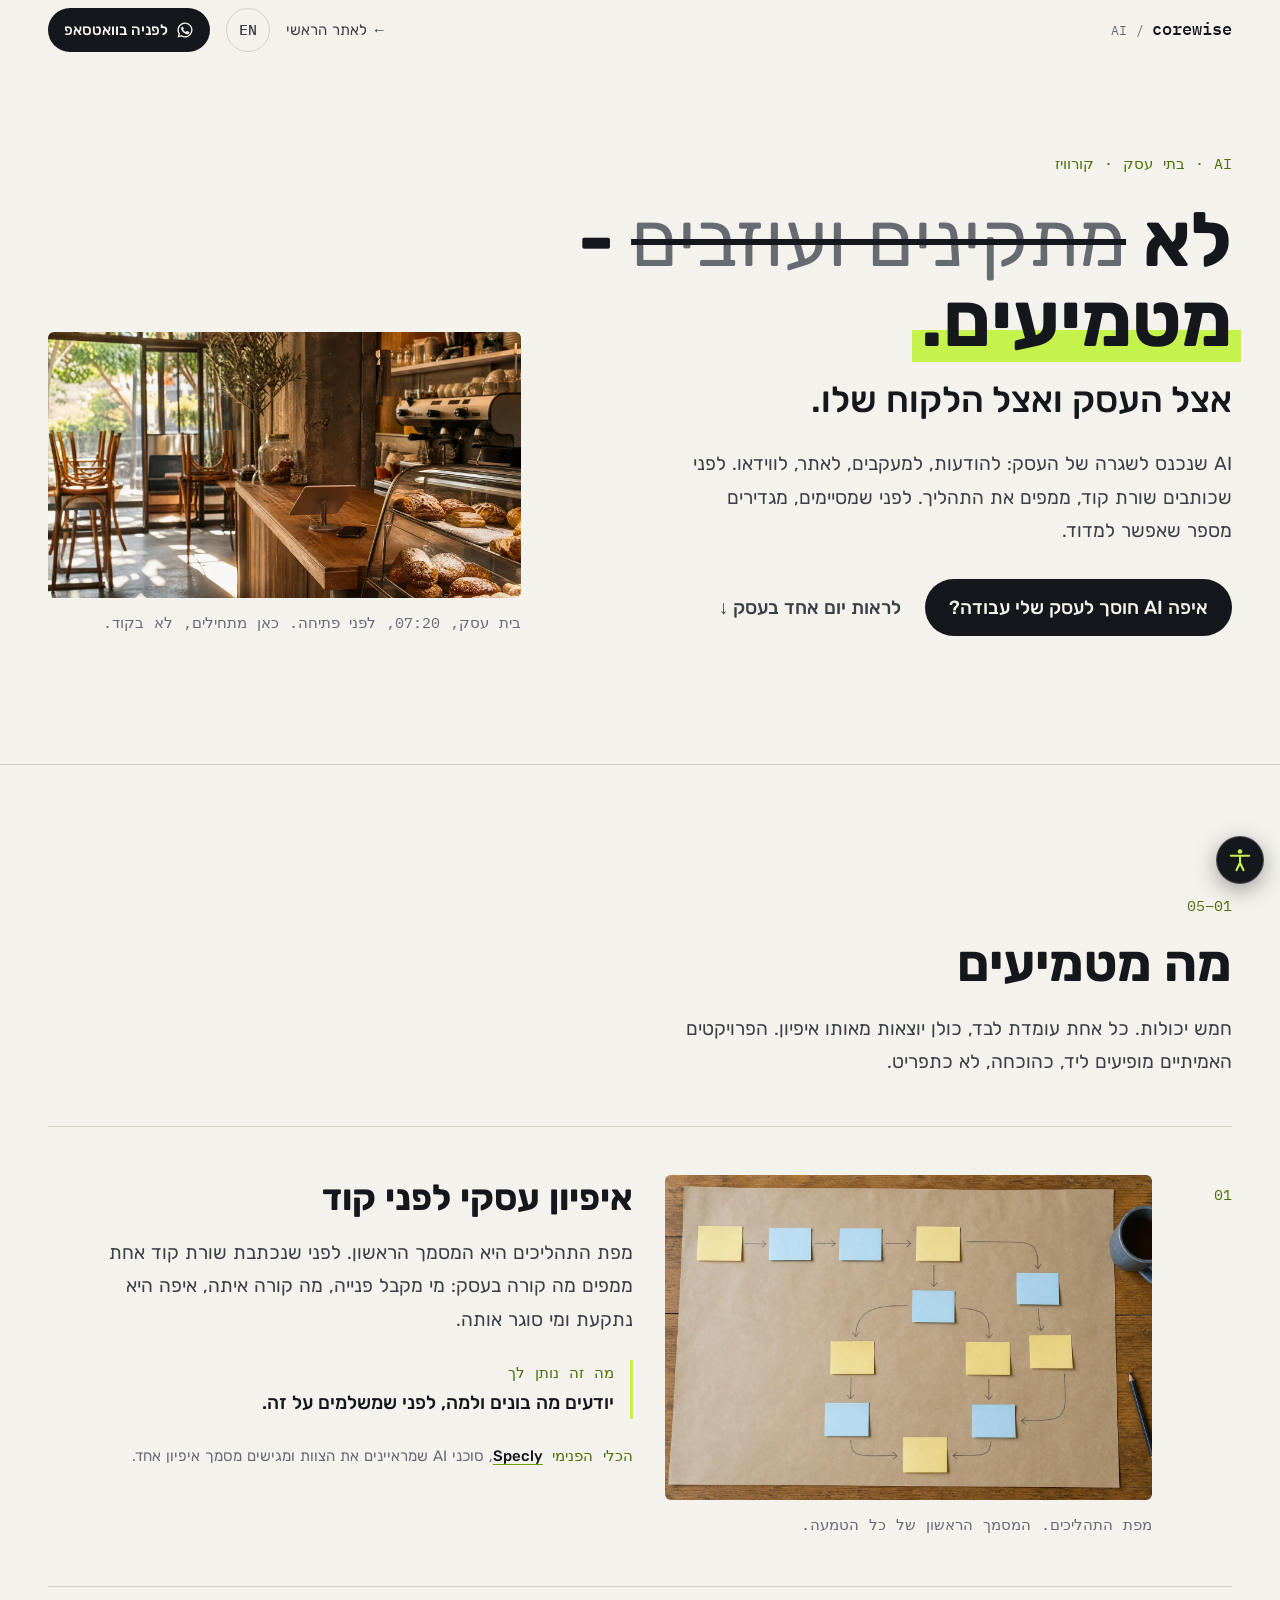
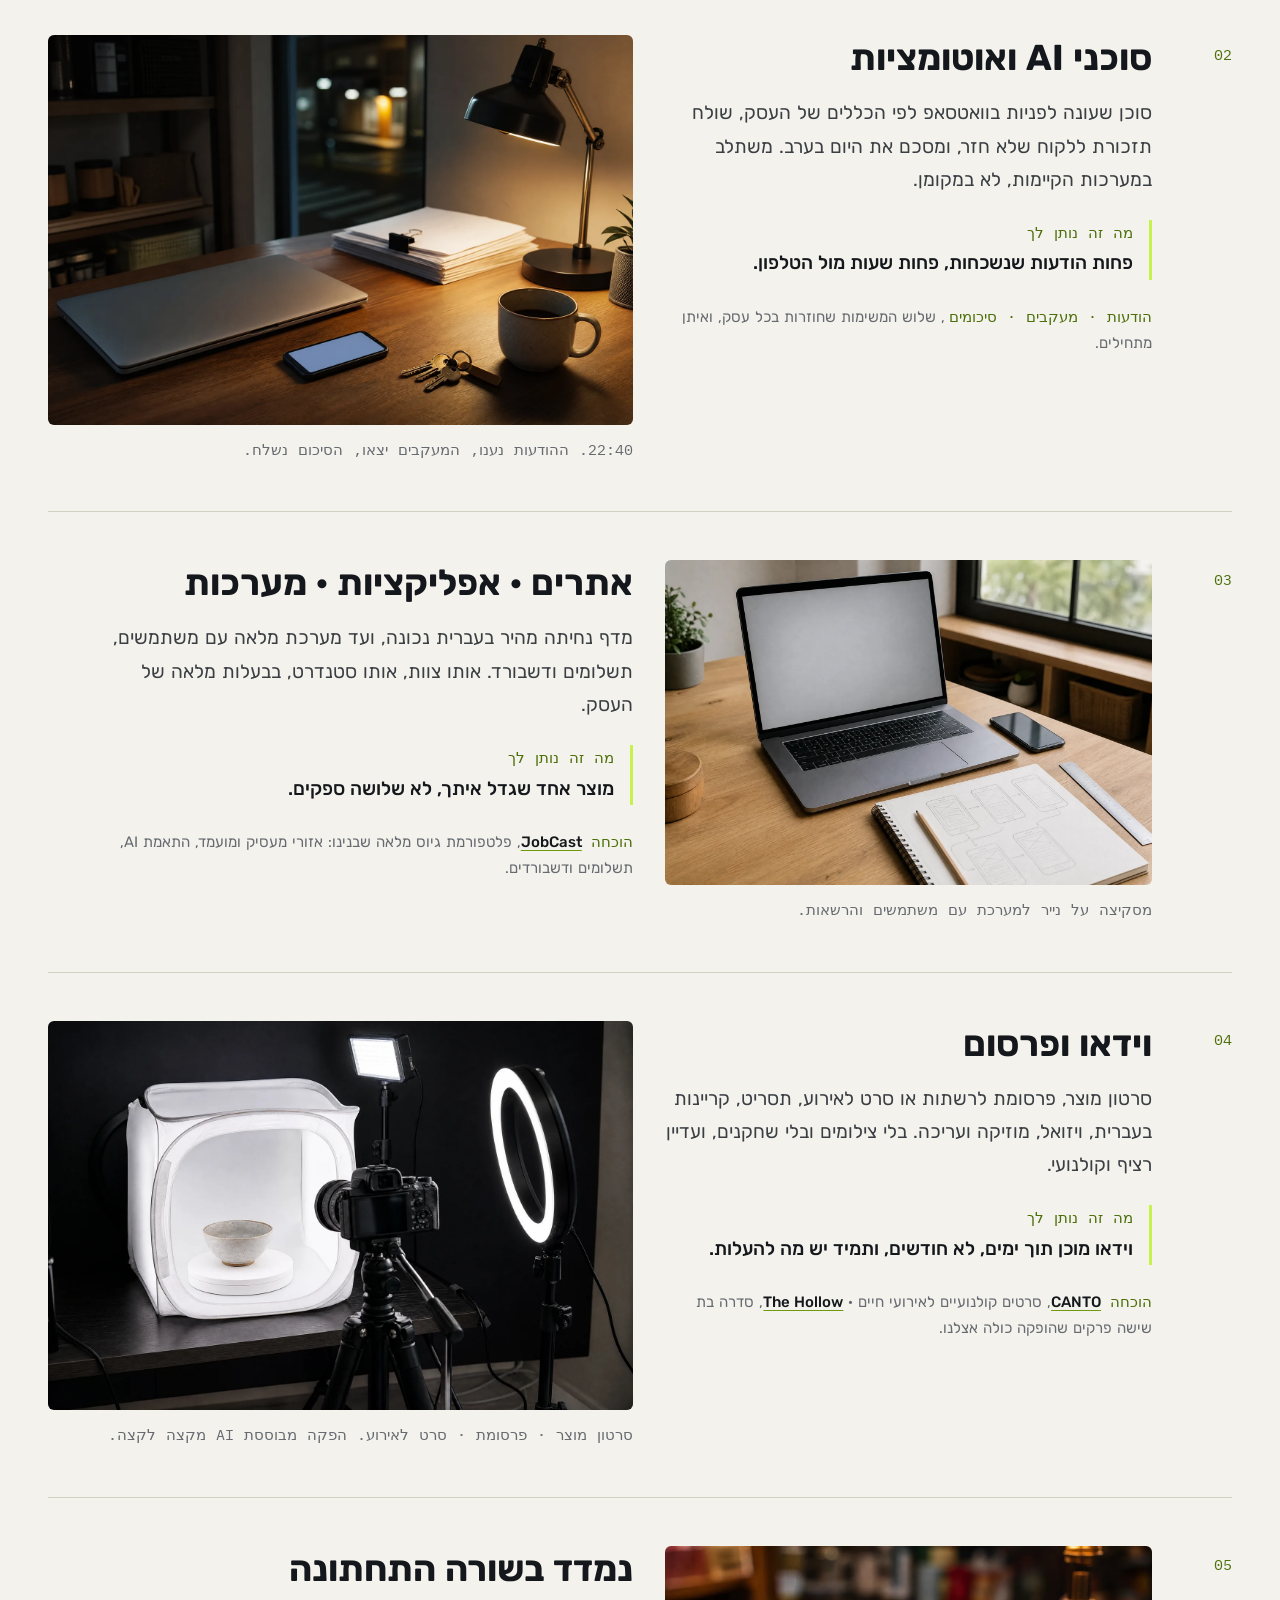
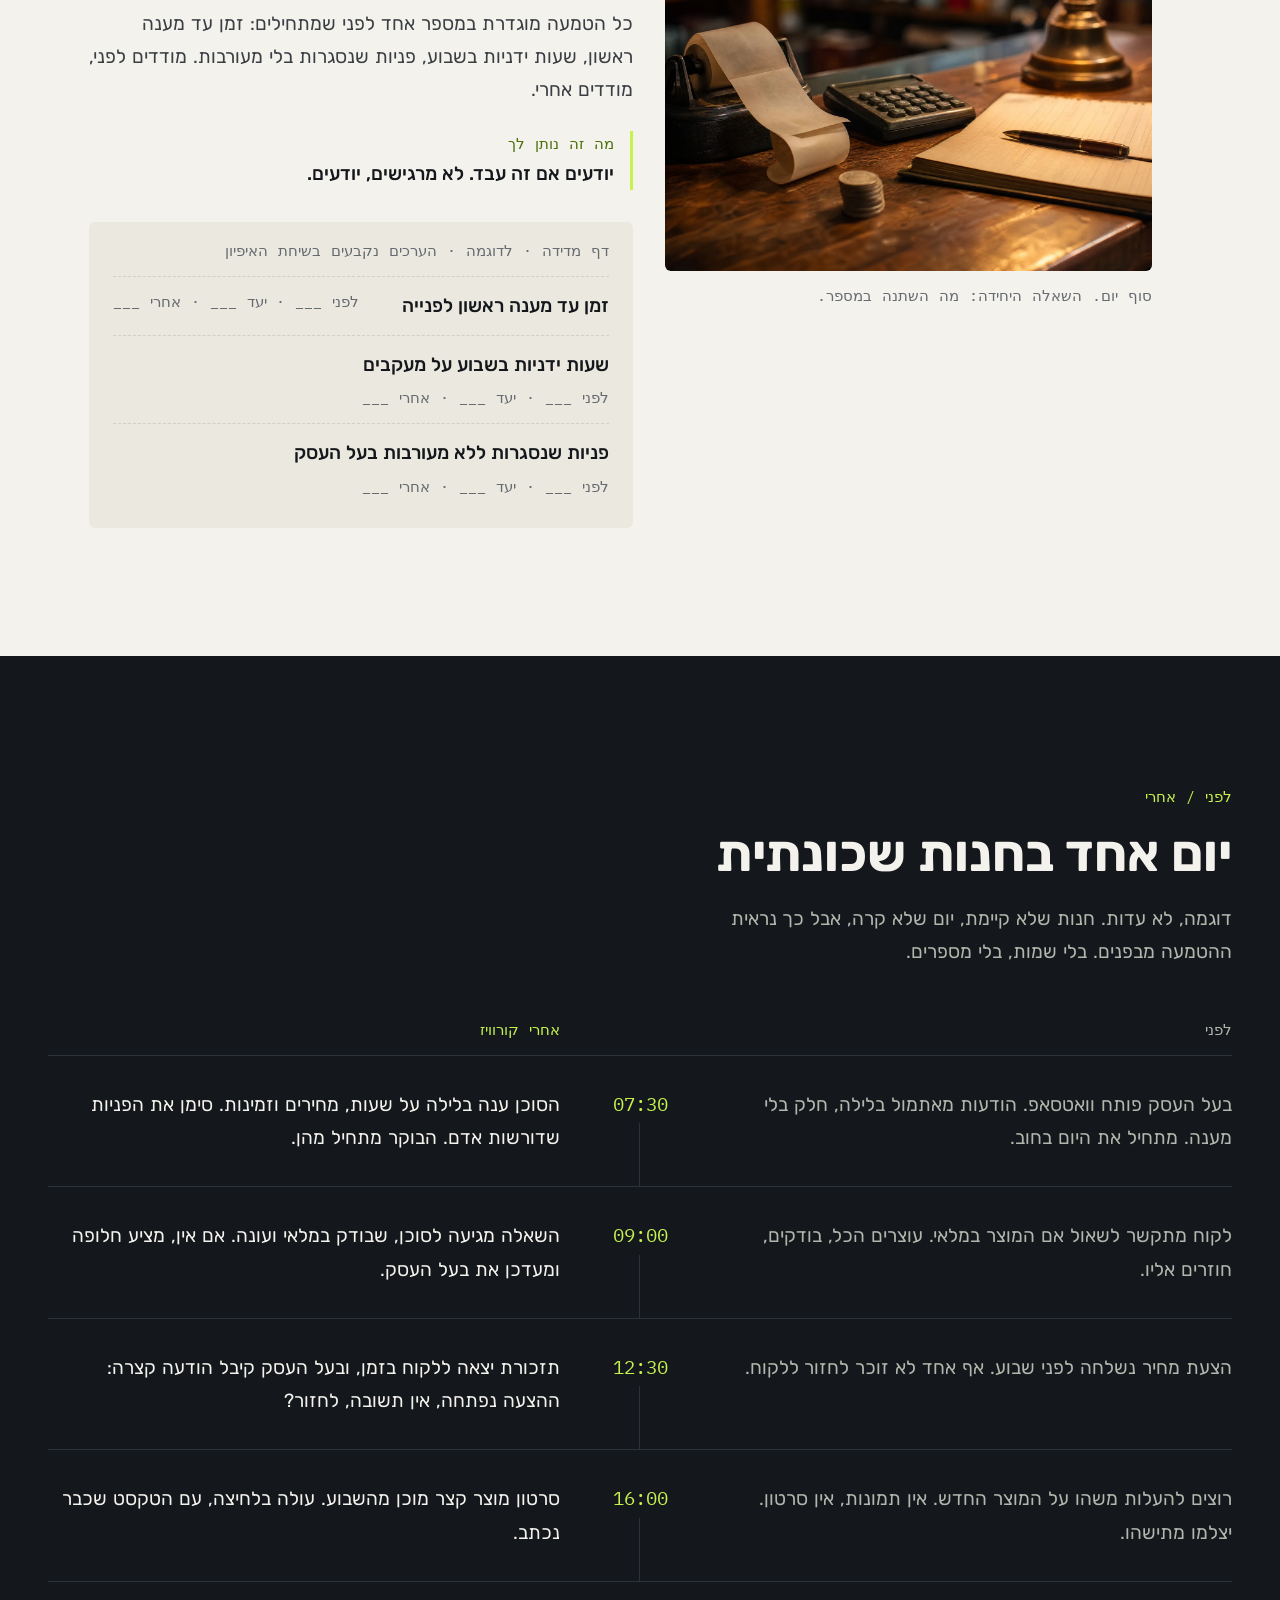
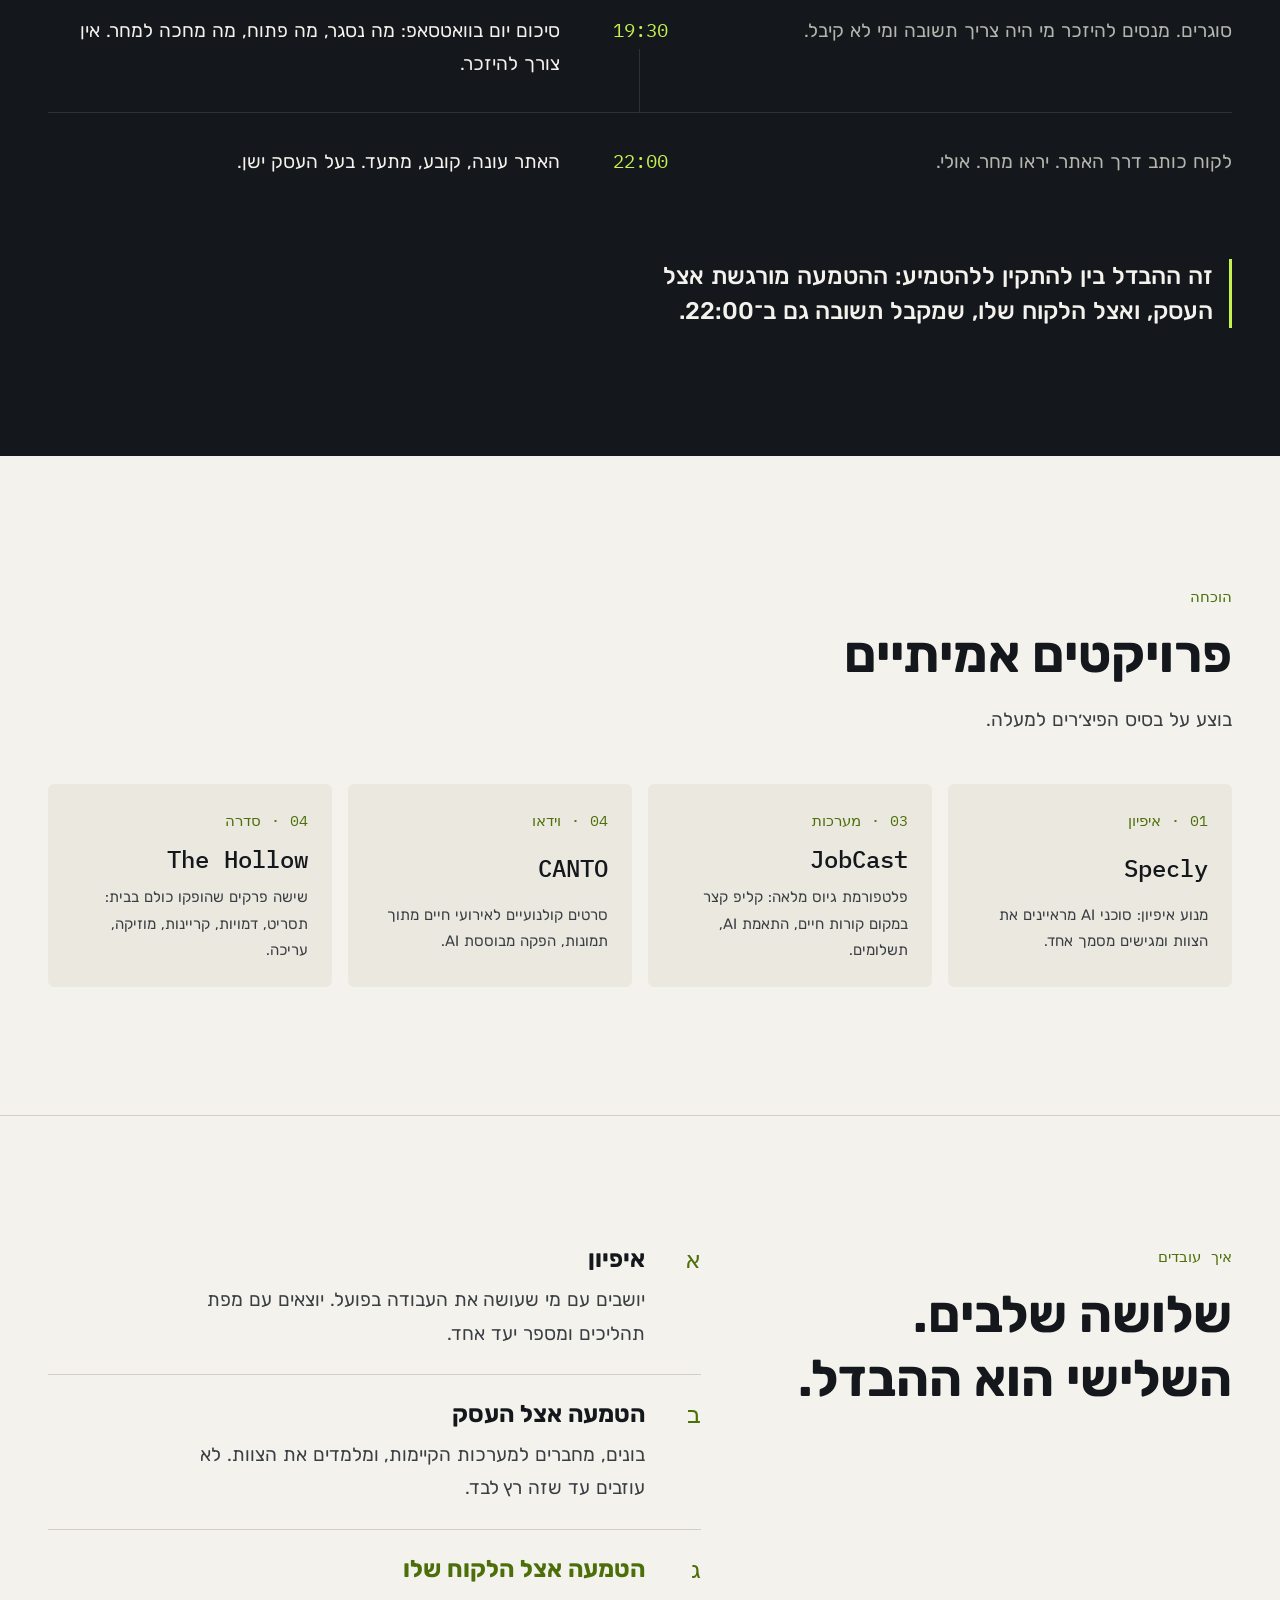
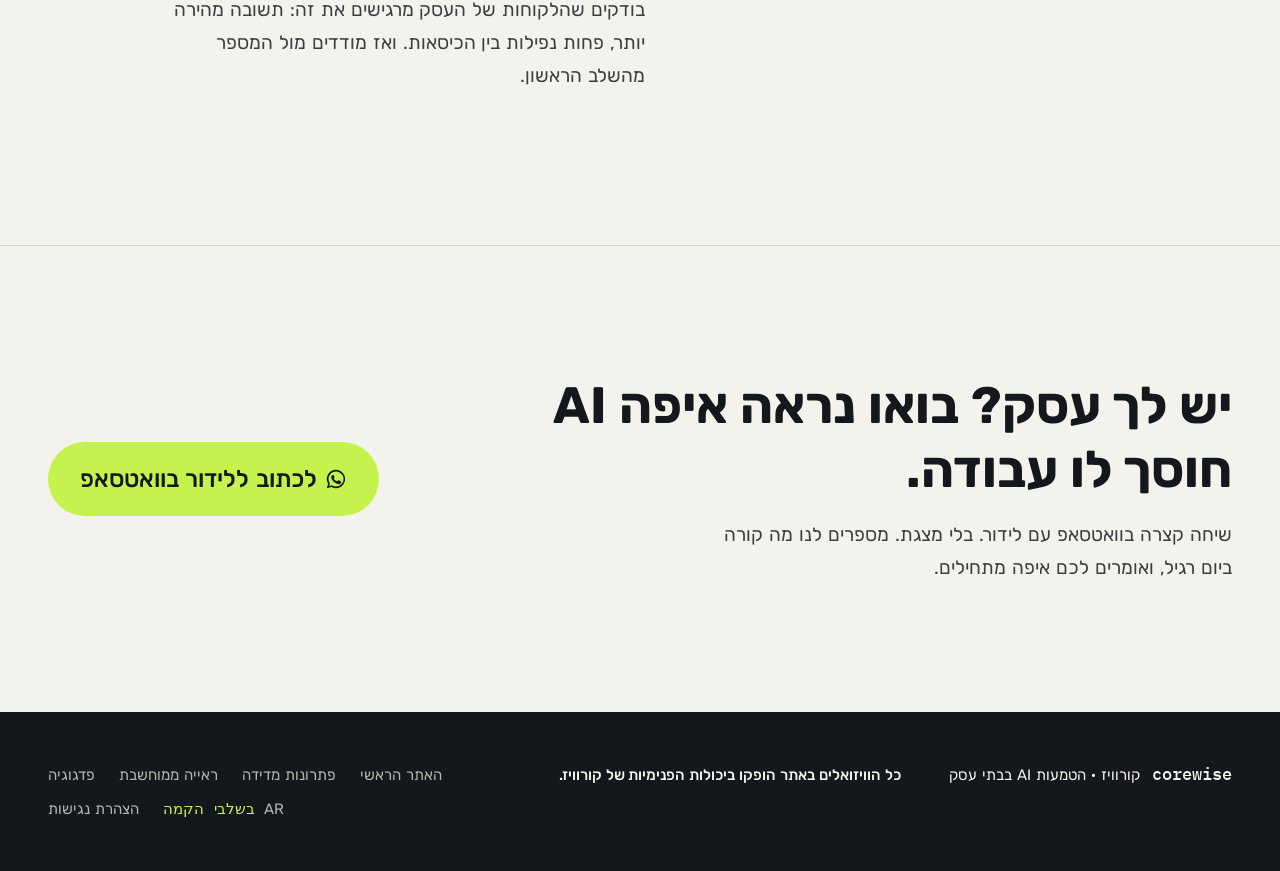
==== commit 2b710fe3: "feat: Israeli accessibility compliance (IS 5568 / WCAG 2.0 AA) across all sites Adds the accessibili" ====
--- a/ai/index.html
+++ b/ai/index.html
@@ -14,10 +14,13 @@
 <link rel="preconnect" href="https://fonts.gstatic.com" crossorigin>
 <link href="https://fonts.googleapis.com/css2?family=IBM+Plex+Mono:wght@400;500&family=Rubik:wght@400;500;700&display=swap" rel="stylesheet">
 <link rel="preload" as="image" href="img/hero.webp">
-<link rel="stylesheet" href="style.css">
-<script src="i18n.js" defer></script>
+<link rel="stylesheet" href="style.css?v=1786962400">
+<script src="i18n.js?v=1786962400" defer></script>
+<link rel="stylesheet" href="a11y.css?v=1786961200">
+<script src="a11y.js?v=1786961200"></script>
 </head>
 <body>
+<a class="cw-skip" href="#main" data-en="Skip to main content">דלג לתוכן הראשי</a>
 
 <a class="skip" href="#features" data-en="Skip to content">דלג לתוכן</a>
 
@@ -36,7 +39,7 @@
   </div>
 </header>
 
-<main>
+<main id="main" tabindex="-1">
 
 <!-- ============ HERO ============ -->
 <section class="hero" aria-labelledby="hero-title">
@@ -303,10 +306,11 @@
       <a href="../vision/" data-en="Computer vision">ראייה ממוחשבת</a>
       <a href="../pedagogy/" data-en="Pedagogy">פדגוגיה</a>
       <a href="../ar/" data-en-html="AR <span class=&quot;mono foot__tag&quot;>being built</span>">AR <span class="mono foot__tag">בשלבי הקמה</span></a>
+      <a href="/negishut/" data-en="Accessibility statement">הצהרת נגישות</a>
     </nav>
   </div>
 </footer>
 
-<script src="app.js" defer></script>
+<script src="app.js?v=1786962400" defer></script>
 </body>
 </html>
--- a/ai/style.css
+++ b/ai/style.css
@@ -12,7 +12,9 @@
   --surface-high: #e2dfd4;
   --ink: #14181c;
   --ink-2: #3a3f44;
-  --ink-3: #6b7076;
+  /* darkened from #6b7076, which measured 4.46:1 and missed 4.5 by a hair.
+     Now 4.75:1. */
+  --ink-3: #666b71;
   --rule: #d3cfc3;
   --accent: #C6F24E;
   --accent-ink: #4c6f0a;
--- a/ai/a11y.css
+++ b/ai/a11y.css
@@ -0,0 +1,293 @@
+/* Corewise accessibility preferences, presentation layer.
+   Shared verbatim by the hall and by every department site; copy, do not fork.
+   Every rule here is driven by a class that a11y.js puts on <html>, and by
+   nothing else. Read a11y.js first for why that separation is strict. */
+
+/* ---------- skip link ----------
+   Written in HTML on every page rather than injected, so it still works with
+   JavaScript off, which is exactly the case where a visitor most needs it.
+   inset-inline-start, not left: in Hebrew the page is RTL and a physical
+   left throws the link to the wrong edge when it takes focus. */
+.cw-skip {
+  position: absolute;
+  inset-block-start: -100vh;
+  inset-inline-start: 1rem;
+  z-index: 10000;
+  padding: .7rem 1.2rem;
+  border-radius: 0 0 10px 10px;
+  background: #0e1216;
+  color: #fff;
+  font: 600 1rem/1.2 Rubik, system-ui, sans-serif;
+  text-decoration: none;
+}
+.cw-skip:focus {
+  inset-block-start: 0;
+  outline: 3px solid #C6F24E;
+  outline-offset: 2px;
+}
+
+/* ---------- text alternative to the 3D campus (hall only) ----------
+   Clipped rather than display:none, because display:none would take it out of
+   the accessibility tree and defeat the entire point: a screen reader has to
+   find this, a sighted mouse user never needs to. It unfolds into a real
+   panel the moment anything inside it takes focus. */
+.cw-alt {
+  position: absolute;
+  width: 1px; height: 1px;
+  margin: -1px; padding: 0; overflow: hidden;
+  clip: rect(0 0 0 0); clip-path: inset(50%); white-space: nowrap;
+}
+.cw-alt:focus-within, .cw-alt:focus {
+  position: fixed;
+  inset-block-start: 0; inset-inline-start: 0;
+  width: min(30rem, 100vw); height: auto;
+  max-height: 100vh; overflow-y: auto;
+  margin: 0; padding: 1.5rem 1.75rem;
+  clip: auto; clip-path: none; white-space: normal;
+  z-index: 10001;
+  background: #0e1216; color: #eef2f4;
+  font: 400 1rem/1.7 Rubik, system-ui, sans-serif;
+  box-shadow: 0 20px 60px rgba(0,0,0,.6);
+}
+.cw-alt h1 { margin: 0 0 .5rem; font-size: 1.5rem; }
+.cw-alt p { margin: 0 0 1rem; opacity: .8; font-size: .95rem; }
+.cw-alt ul { margin: 0; padding-inline-start: 1.2rem; }
+.cw-alt li { margin-block-end: .45rem; }
+.cw-alt a { color: #C6F24E; }
+
+/* A focus ring that is actually visible, everywhere, at AA contrast against
+   both the light and the dark sites. Browsers hide the default ring on click;
+   :focus-visible puts it back only for keyboard users, which is who needs it. */
+:focus-visible {
+  outline: 3px solid #C6F24E;
+  outline-offset: 2px;
+}
+html.a11y-contrast-high :focus-visible { outline-color: #ff0; }
+
+/* ---------- trigger ---------- */
+.cw-a11y-trigger {
+  position: fixed;
+  inset-block-end: max(1rem, env(safe-area-inset-bottom));
+  /* physical right, not inset-inline-start: the hall pins its own assistant
+     launcher to physical left in both languages, and a logical property would
+     swing this button straight onto it the moment the visitor picks English */
+  right: max(1rem, env(safe-area-inset-right));
+  z-index: 9997;
+  width: 48px; height: 48px;
+  display: grid; place-items: center;
+  padding: 0;
+  border: 1px solid rgba(255,255,255,.22);
+  border-radius: 50%;
+  background: #14181c;
+  color: #C6F24E;
+  cursor: pointer;
+  box-shadow: 0 6px 22px rgba(0,0,0,.34);
+  transition: transform .18s ease, background .18s ease;
+}
+.cw-a11y-trigger:hover { transform: scale(1.07); background: #1b2126; }
+.cw-a11y-trigger svg {
+  width: 26px; height: 26px;
+  fill: none; stroke: currentColor;
+  stroke-width: 1.9; stroke-linecap: round; stroke-linejoin: round;
+}
+.cw-a11y-trigger svg circle { fill: currentColor; stroke: none; }
+
+/* ---------- panel ---------- */
+.cw-a11y-panel {
+  position: fixed;
+  inset-block-end: calc(max(1rem, env(safe-area-inset-bottom)) + 60px);
+  right: max(1rem, env(safe-area-inset-right));
+  z-index: 9998;
+  width: min(23rem, calc(100vw - 2rem));
+  max-height: min(34rem, calc(100vh - 6rem));
+  overflow-y: auto;
+  padding: 1.1rem;
+  border: 1px solid rgba(255,255,255,.16);
+  border-radius: 16px;
+  background: #11161a;
+  color: #eef2f4;
+  font-family: Rubik, system-ui, sans-serif;
+  box-shadow: 0 18px 54px rgba(0,0,0,.5);
+}
+/* [hidden] is only display:none at user-agent strength, so any display
+   declaration of our own would quietly outrank it. */
+.cw-a11y-panel[hidden] { display: none; }
+
+.cw-a11y-head { display: flex; align-items: center; justify-content: space-between; gap: .5rem; margin-block-end: .9rem; }
+.cw-a11y-head h2 { margin: 0; font-size: 1.05rem; font-weight: 700; color: #fff; }
+.cw-a11y-x {
+  width: 32px; height: 32px; flex: none;
+  border: 1px solid rgba(255,255,255,.2); border-radius: 8px;
+  background: transparent; color: #eef2f4; font-size: .9rem; cursor: pointer;
+}
+.cw-a11y-x:hover { background: rgba(255,255,255,.09); }
+
+.cw-a11y-grid { display: grid; grid-template-columns: repeat(3, 1fr); gap: .5rem; }
+.cw-a11y-card {
+  display: grid; gap: .18rem; place-items: center;
+  min-height: 84px; padding: .55rem .3rem;
+  border: 1px solid rgba(255,255,255,.15); border-radius: 12px;
+  background: rgba(255,255,255,.045);
+  color: #eef2f4; font: inherit; text-align: center; cursor: pointer;
+  transition: background .15s ease, border-color .15s ease;
+}
+.cw-a11y-card:hover { background: rgba(255,255,255,.1); }
+.cw-a11y-card.is-on { border-color: #C6F24E; background: rgba(198,242,78,.15); }
+.cw-a11y-ico { font-size: 1.15rem; line-height: 1; color: #C6F24E; }
+.cw-a11y-lbl { font-size: .72rem; font-weight: 500; line-height: 1.25; }
+.cw-a11y-val { font-size: .66rem; opacity: .68; }
+
+.cw-a11y-reset {
+  width: 100%; margin-block-start: .7rem; padding: .6rem;
+  border: 1px solid rgba(255,255,255,.2); border-radius: 10px;
+  background: transparent; color: #eef2f4;
+  font: 600 .82rem Rubik, system-ui, sans-serif; cursor: pointer;
+}
+.cw-a11y-reset:hover { background: rgba(255,255,255,.09); }
+.cw-a11y-note, .cw-a11y-hint { margin: .6rem 0 0; font-size: .68rem; line-height: 1.5; opacity: .62; }
+.cw-a11y-link { display: inline-block; margin-block-start: .5rem; color: #C6F24E; font-size: .78rem; }
+
+/* visually hidden, still announced */
+.cw-a11y-live {
+  position: absolute; width: 1px; height: 1px;
+  margin: -1px; padding: 0; overflow: hidden;
+  clip: rect(0 0 0 0); clip-path: inset(50%); white-space: nowrap;
+}
+
+@media (max-width: 480px) {
+  .cw-a11y-panel { width: calc(100vw - 1.5rem); right: .75rem; }
+  .cw-a11y-card { min-height: 78px; }
+}
+
+/* ===================================================================
+   The preference classes themselves.
+   =================================================================== */
+
+/* --- highlight links --- */
+html.a11y-links a:not(.cw-a11y-trigger):not(.cw-skip) {
+  text-decoration: underline !important;
+  text-underline-offset: 3px !important;
+  outline: 1px dashed currentColor;
+  outline-offset: 2px;
+}
+
+/* --- contrast ---
+   A filter on the ROOT element is the one place it is safe: per the Filter
+   Effects spec the root is exempt from the rule that a filter creates a
+   containing block for fixed-position descendants. Put this same filter on
+   body instead and every position:fixed element on the site, including the
+   hall's own overlays, silently reanchors. */
+html.a11y-contrast-invert { filter: invert(1) hue-rotate(180deg); background: #fff; }
+html.a11y-contrast-mono { filter: grayscale(1) contrast(1.12); }
+
+/* Media should not be inverted twice; flip it back so photographs and video
+   stay recognisable while the interface around them inverts. */
+html.a11y-contrast-invert img,
+html.a11y-contrast-invert video,
+html.a11y-contrast-invert canvas,
+html.a11y-contrast-invert svg image,
+html.a11y-contrast-invert [style*="background-image"] {
+  filter: invert(1) hue-rotate(180deg);
+}
+
+html.a11y-contrast-high body,
+html.a11y-contrast-high body * {
+  background-color: #000 !important;
+  background-image: none !important;
+  color: #fff !important;
+  border-color: #fff !important;
+  text-shadow: none !important;
+}
+html.a11y-contrast-high a, html.a11y-contrast-high a * { color: #ff0 !important; text-decoration: underline !important; }
+html.a11y-contrast-high button, html.a11y-contrast-high [role="button"] { border: 2px solid #fff !important; }
+html.a11y-contrast-high img, html.a11y-contrast-high video { filter: contrast(1.15); }
+
+/* The widget has to survive whatever the visitor just did to the page, or
+   they cannot reach the control that turns it off again. */
+html.a11y-contrast-invert #cw-a11y-panel,
+html.a11y-contrast-invert #cw-a11y-trigger,
+html.a11y-contrast-mono #cw-a11y-panel,
+html.a11y-contrast-mono #cw-a11y-trigger {
+  filter: invert(1) hue-rotate(180deg);
+}
+html.a11y-contrast-high #cw-a11y-panel,
+html.a11y-contrast-high #cw-a11y-panel * {
+  background-color: #000 !important;
+  color: #fff !important;
+  border-color: #fff !important;
+}
+html.a11y-contrast-high .cw-a11y-card.is-on { outline: 2px solid #ff0 !important; }
+
+/* --- text size ---
+   The sites size their type in rem, so moving the root moves everything that
+   matters. Anything locked to px or vw stays put, which is the honest
+   trade-off of scaling rather than zooming. */
+html.a11y-text-115 { font-size: 115%; }
+html.a11y-text-130 { font-size: 130%; }
+html.a11y-text-150 { font-size: 150%; }
+/* the widget is a fixed instrument, not page content: keep it usable */
+html[class*="a11y-text-"] #cw-a11y-panel,
+html[class*="a11y-text-"] #cw-a11y-trigger { font-size: 16px; }
+
+/* --- line spacing --- */
+html.a11y-lines-16 body :is(p, li, dd, dt, blockquote, figcaption, td, th) { line-height: 1.6 !important; }
+html.a11y-lines-20 body :is(p, li, dd, dt, blockquote, figcaption, td, th) { line-height: 2 !important; }
+
+/* --- readable font ---
+   An OS stack only. Shipping a webfont here would re-flow the page under a
+   visitor who asked for nothing but legibility. */
+html.a11y-font-readable body,
+html.a11y-font-readable body :not(code):not(pre):not(kbd) {
+  font-family: Arial, "Segoe UI", Tahoma, "Noto Sans Hebrew", sans-serif !important;
+  letter-spacing: .01em;
+}
+
+/* --- highlight headings --- */
+html.a11y-headings body :is(h1, h2, h3, h4, h5, h6) {
+  outline: 2px solid #C6F24E;
+  outline-offset: 3px;
+  background: rgba(198,242,78,.14);
+}
+
+/* --- cursor --- */
+html.a11y-cursor-black, html.a11y-cursor-black * {
+  cursor: url("data:image/svg+xml,%3Csvg xmlns='http://www.w3.org/2000/svg' width='32' height='32' viewBox='0 0 32 32'%3E%3Cpath d='M6 2l18 13-8 1.4 4.6 9.2-3.6 1.8L12.4 18 6 24z' fill='%23000' stroke='%23fff' stroke-width='1.4'/%3E%3C/svg%3E") 4 2, auto !important;
+}
+html.a11y-cursor-big, html.a11y-cursor-big * {
+  cursor: url("data:image/svg+xml,%3Csvg xmlns='http://www.w3.org/2000/svg' width='56' height='56' viewBox='0 0 32 32'%3E%3Cpath d='M6 2l18 13-8 1.4 4.6 9.2-3.6 1.8L12.4 18 6 24z' fill='%23fff' stroke='%23000' stroke-width='1.4'/%3E%3C/svg%3E") 7 3, auto !important;
+}
+html.a11y-cursor-big.a11y-cursor-black, html.a11y-cursor-big.a11y-cursor-black * {
+  cursor: url("data:image/svg+xml,%3Csvg xmlns='http://www.w3.org/2000/svg' width='56' height='56' viewBox='0 0 32 32'%3E%3Cpath d='M6 2l18 13-8 1.4 4.6 9.2-3.6 1.8L12.4 18 6 24z' fill='%23000' stroke='%23fff' stroke-width='1.4'/%3E%3C/svg%3E") 7 3, auto !important;
+}
+
+/* --- stop animations --- */
+html.a11y-reduce-motion *,
+html.a11y-reduce-motion *::before,
+html.a11y-reduce-motion *::after {
+  animation-duration: .001ms !important;
+  animation-iteration-count: 1 !important;
+  transition-duration: .001ms !important;
+  scroll-behavior: auto !important;
+}
+
+/* The visitor asked the operating system for less motion. Honour it without
+   waiting to be asked twice, and without overriding a deliberate opt-in. */
+@media (prefers-reduced-motion: reduce) {
+  html:not(.a11y-motion-ok) *,
+  html:not(.a11y-motion-ok) *::before,
+  html:not(.a11y-motion-ok) *::after {
+    animation-duration: .001ms !important;
+    animation-iteration-count: 1 !important;
+    transition-duration: .001ms !important;
+  }
+}
+
+/* --- print ---
+   None of this follows the visitor onto paper. --- */
+@media print {
+  .cw-a11y-trigger, .cw-a11y-panel, .cw-skip { display: none !important; }
+  html[class*="a11y-"] { filter: none !important; font-size: 100% !important; }
+  html[class*="a11y-"] body, html[class*="a11y-"] body * {
+    background: #fff !important; color: #000 !important;
+  }
+}
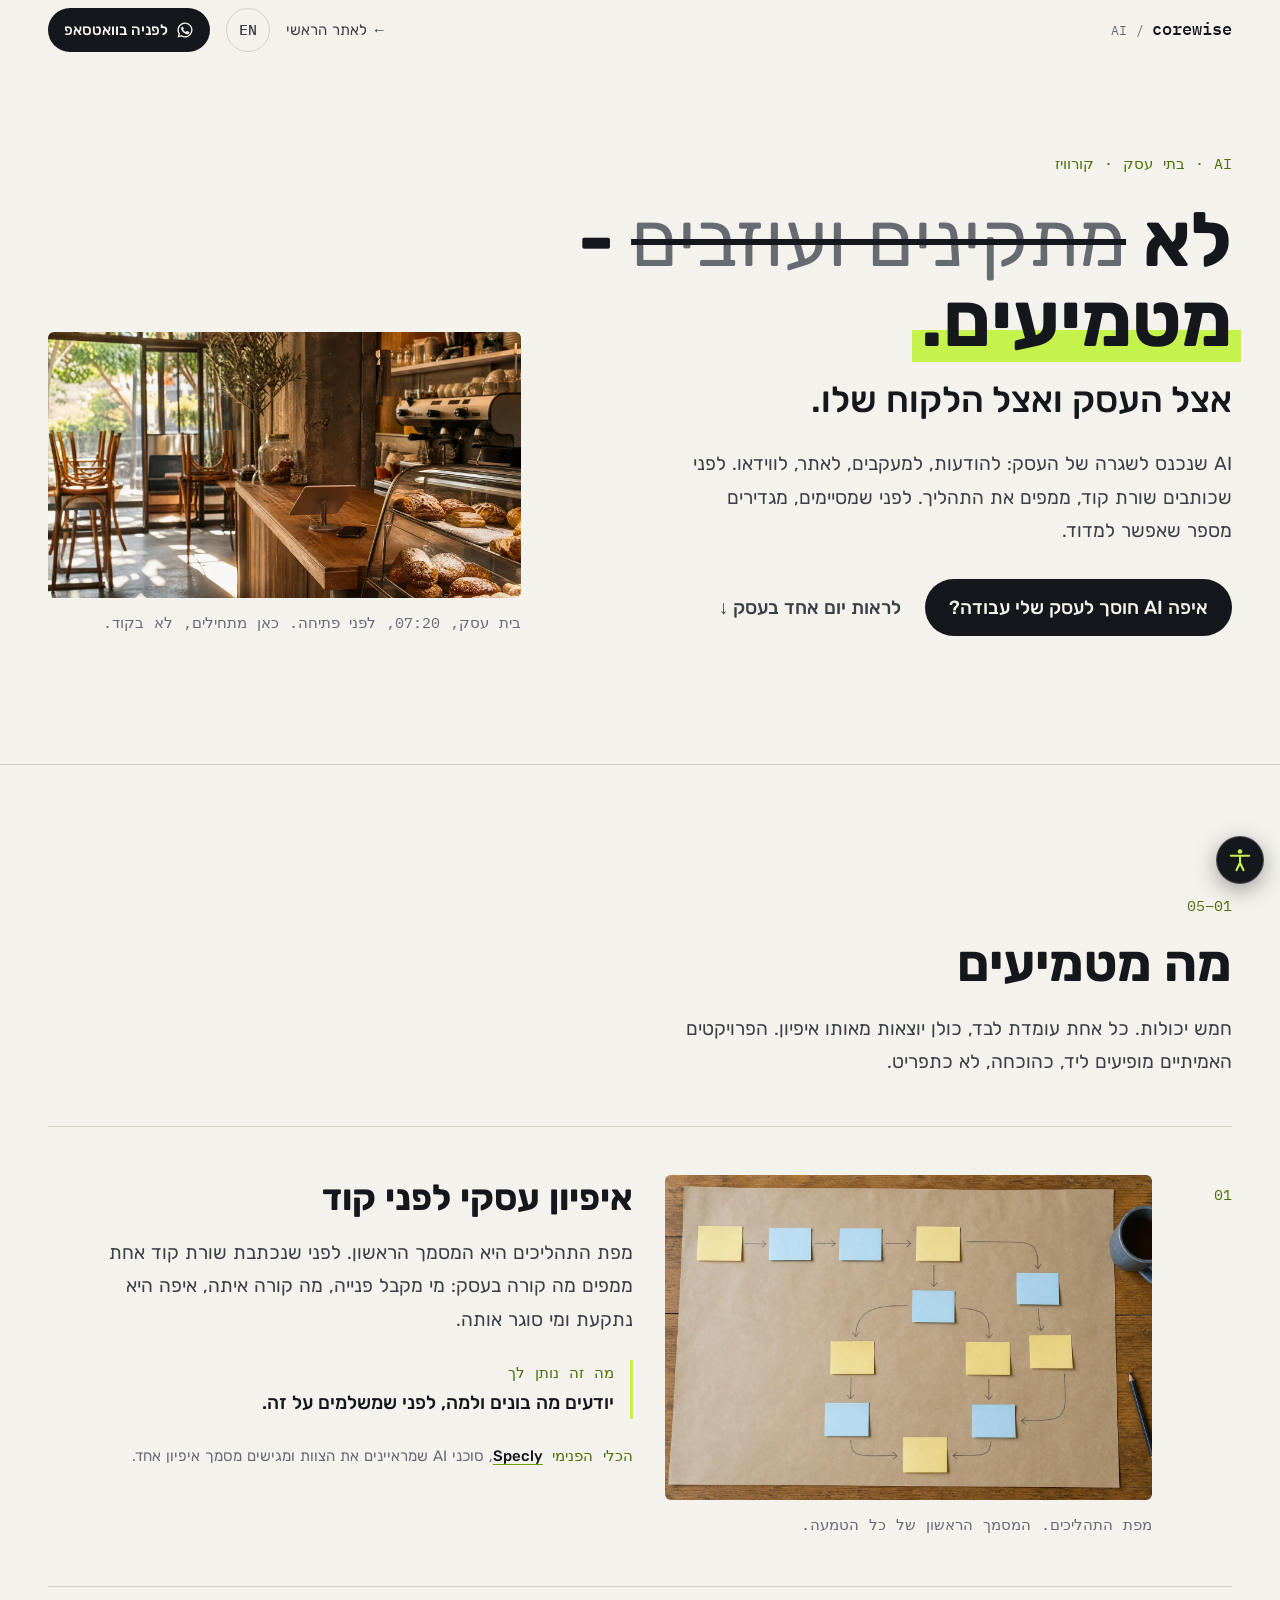
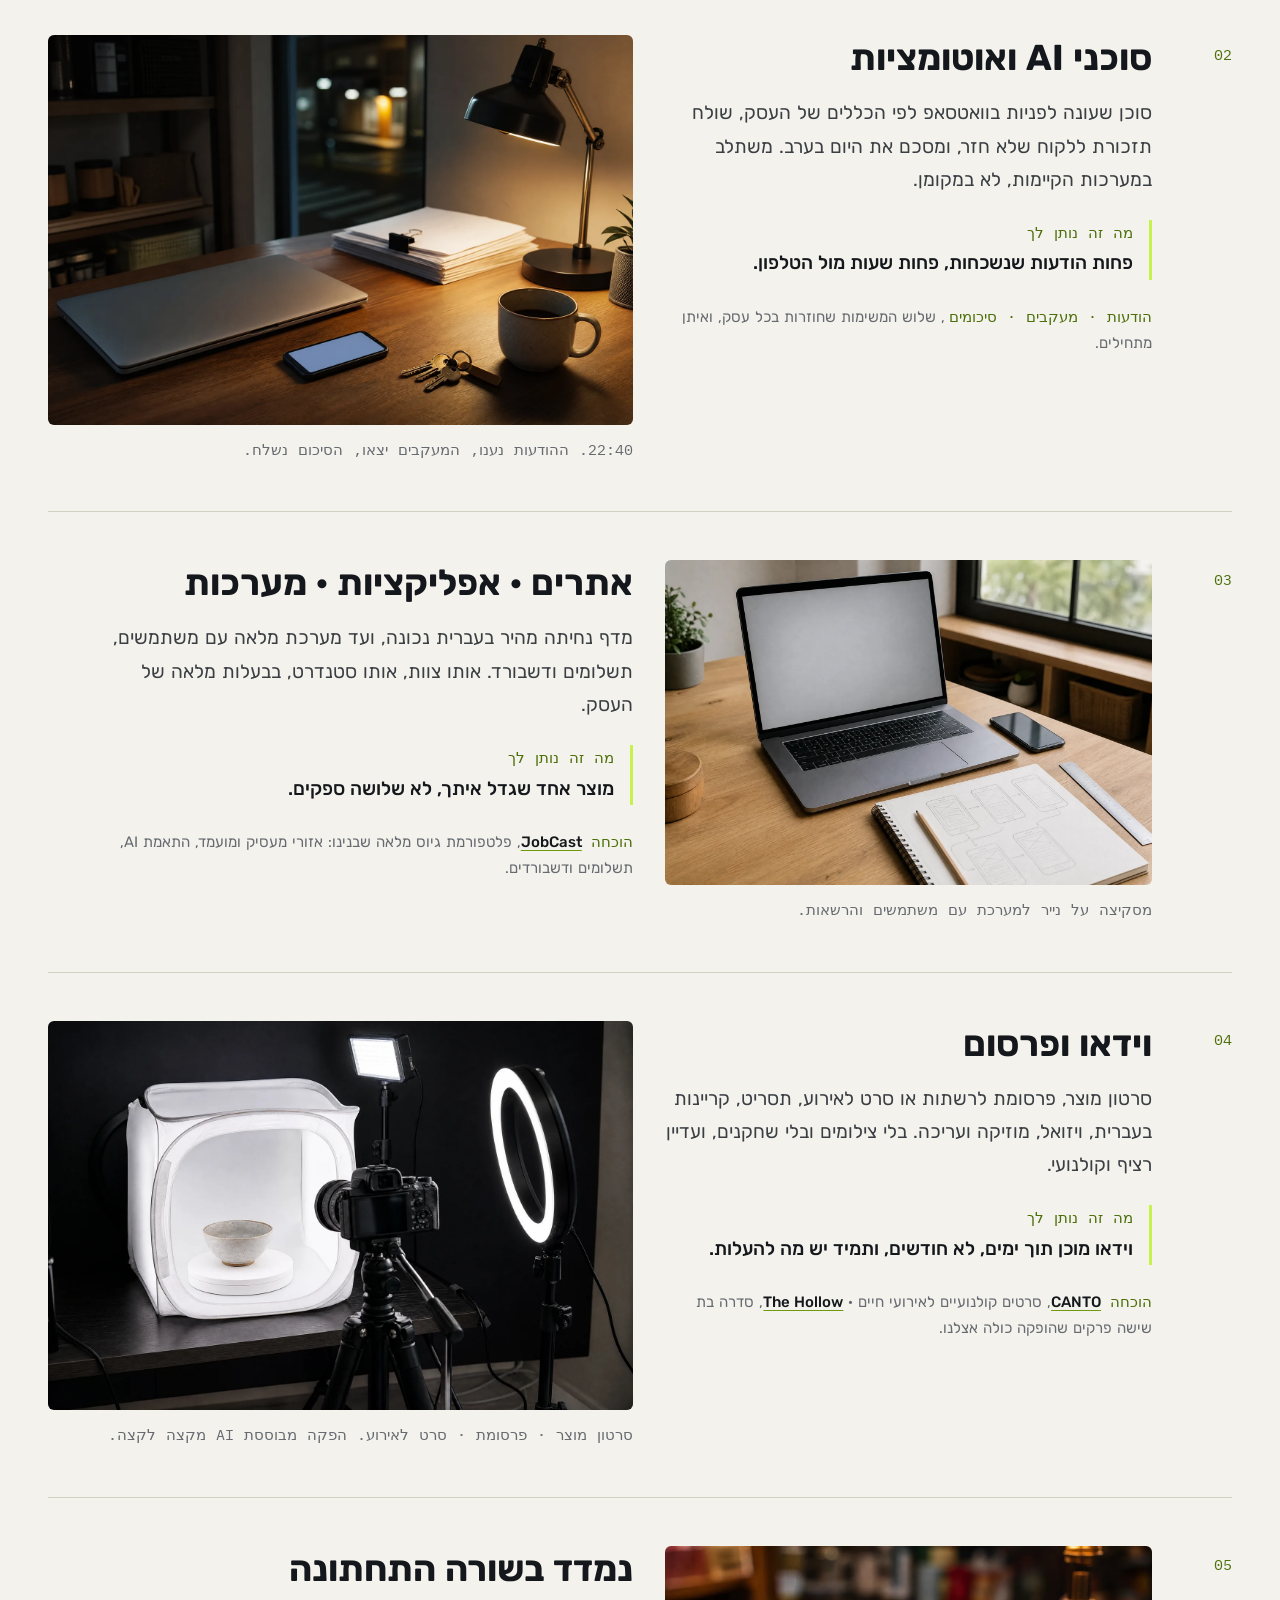
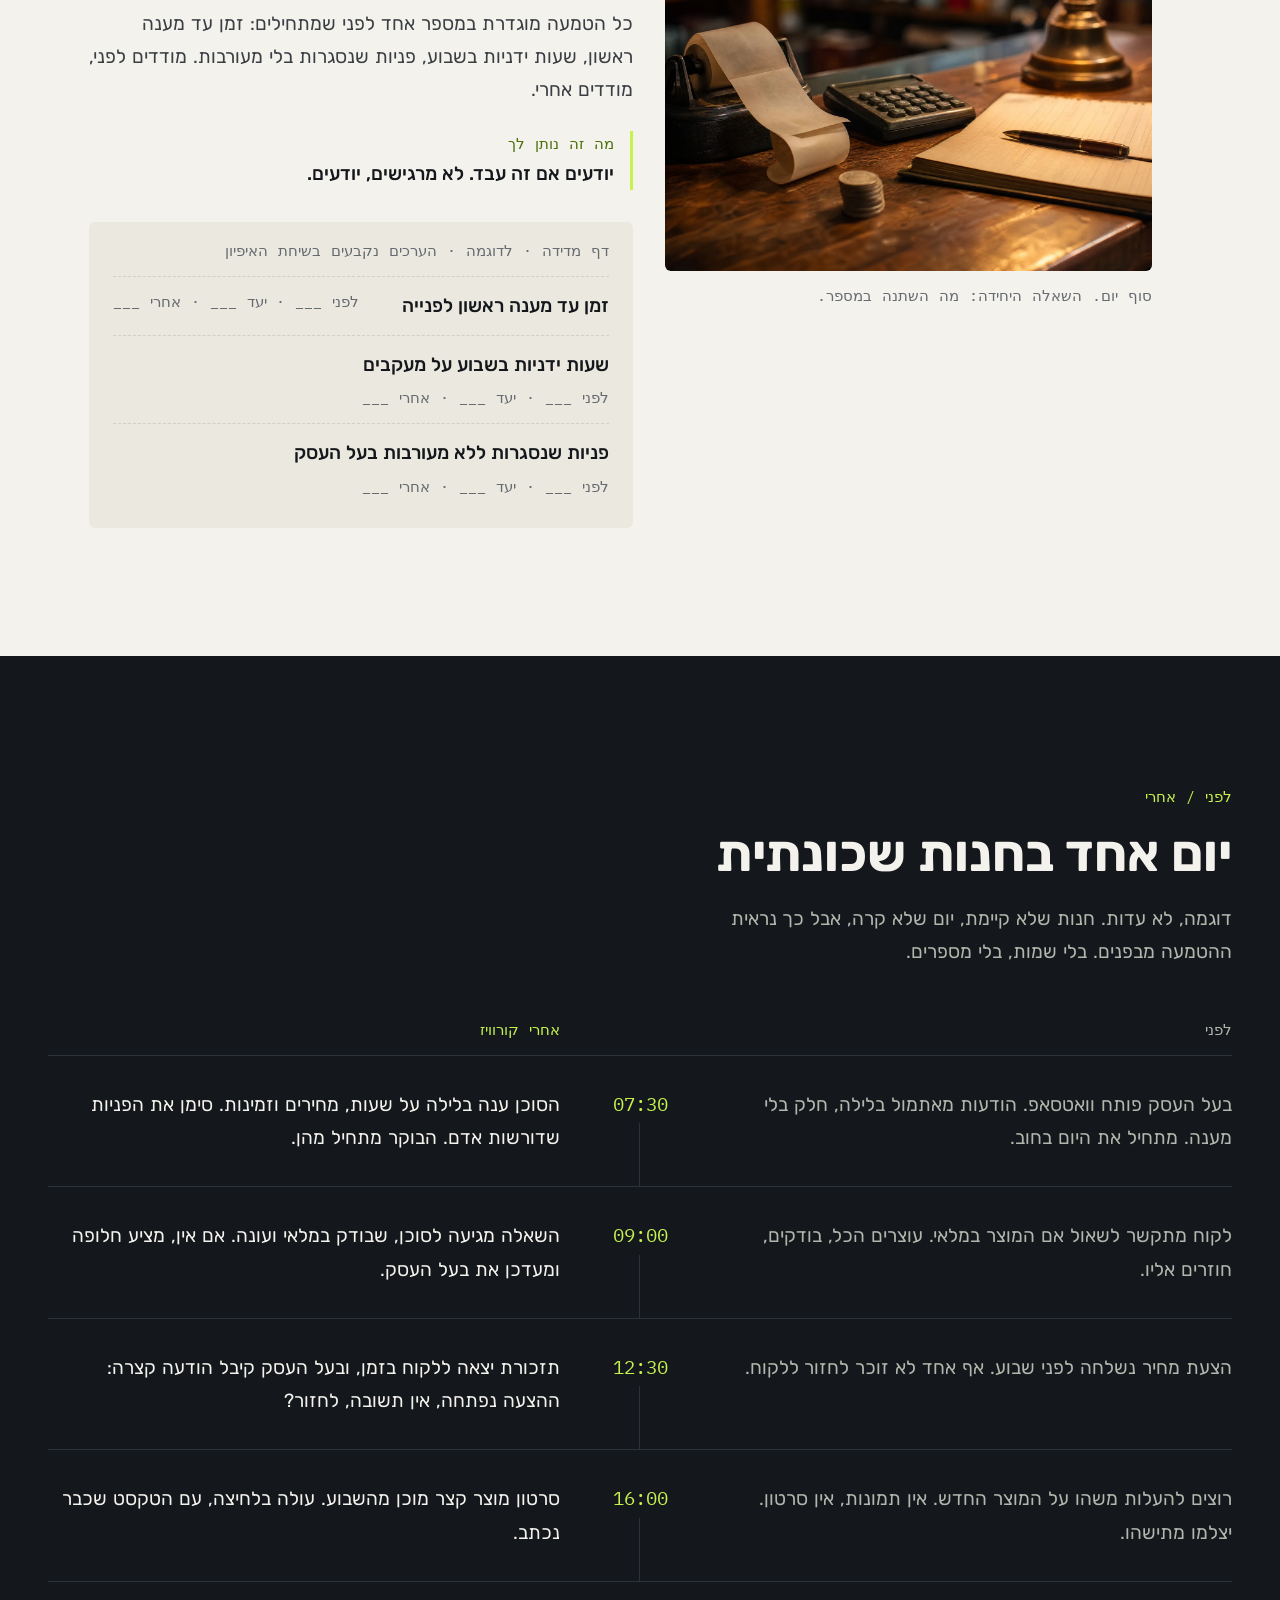
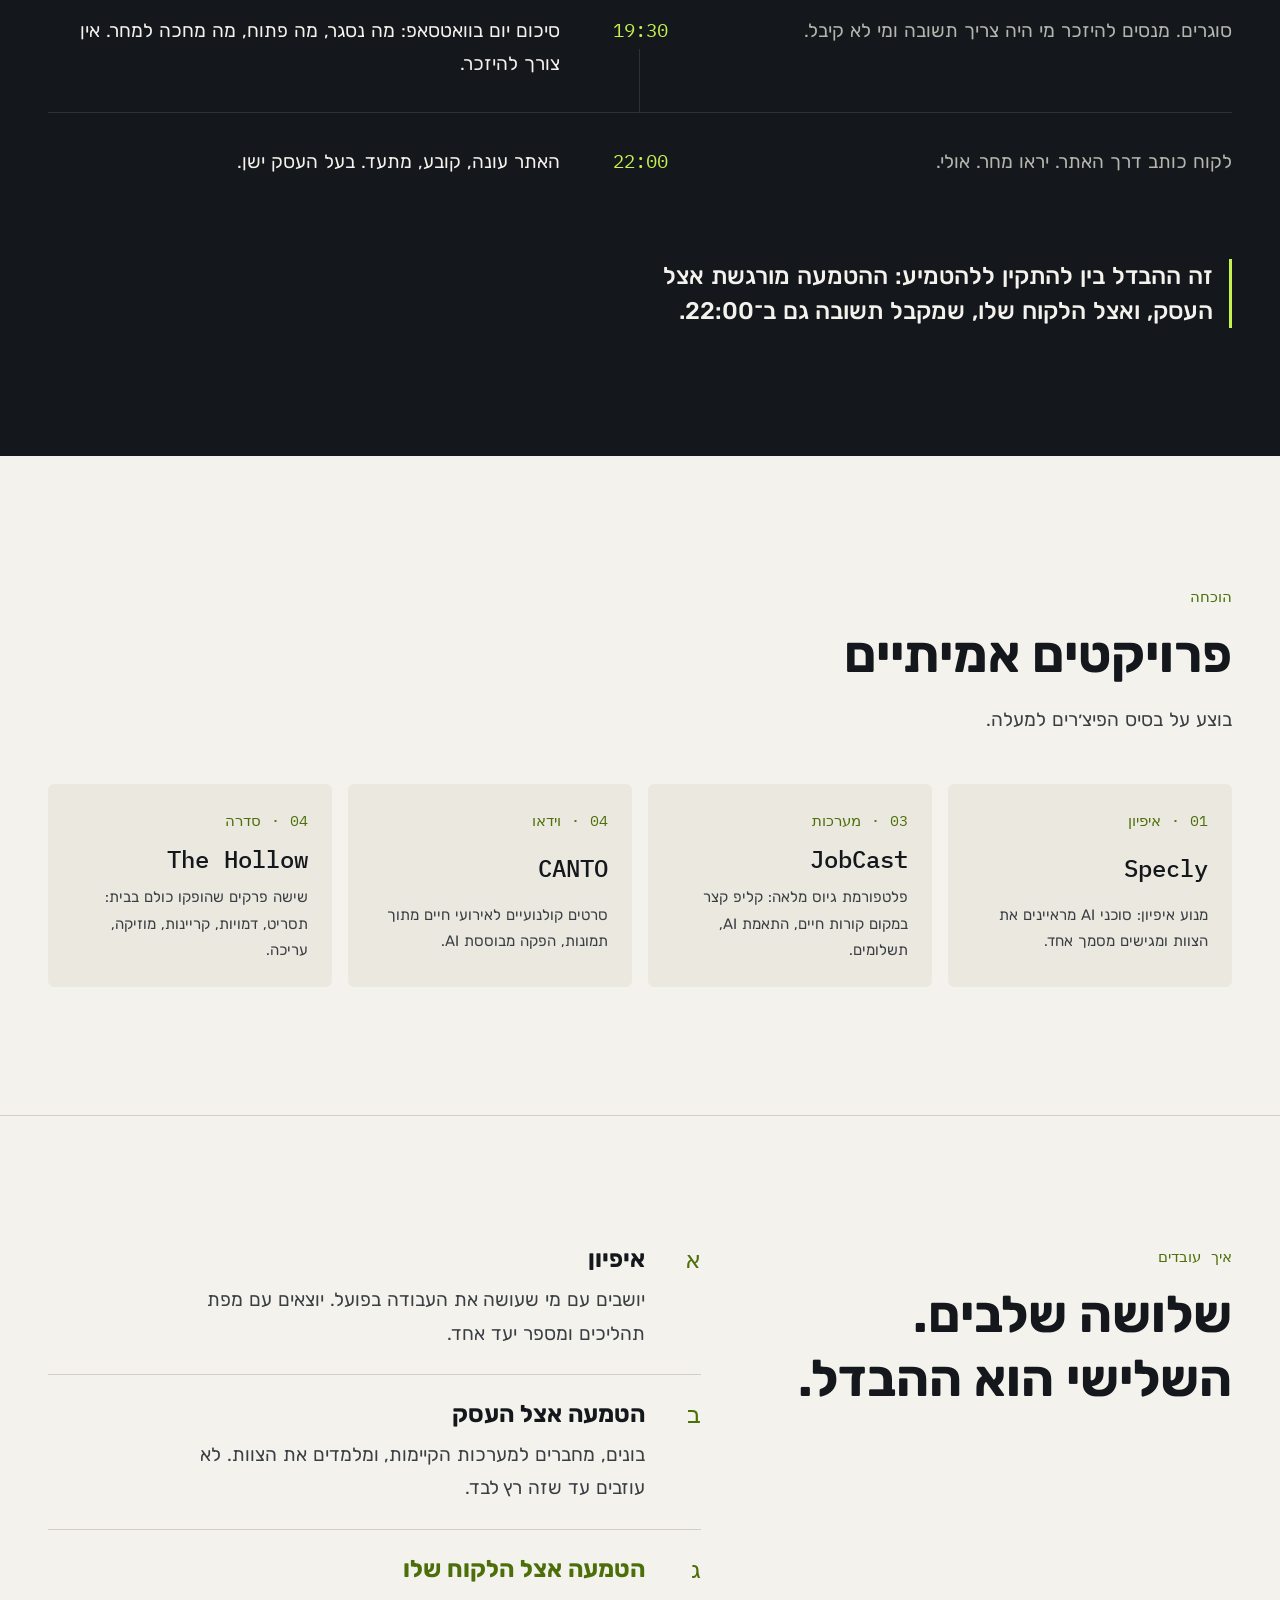
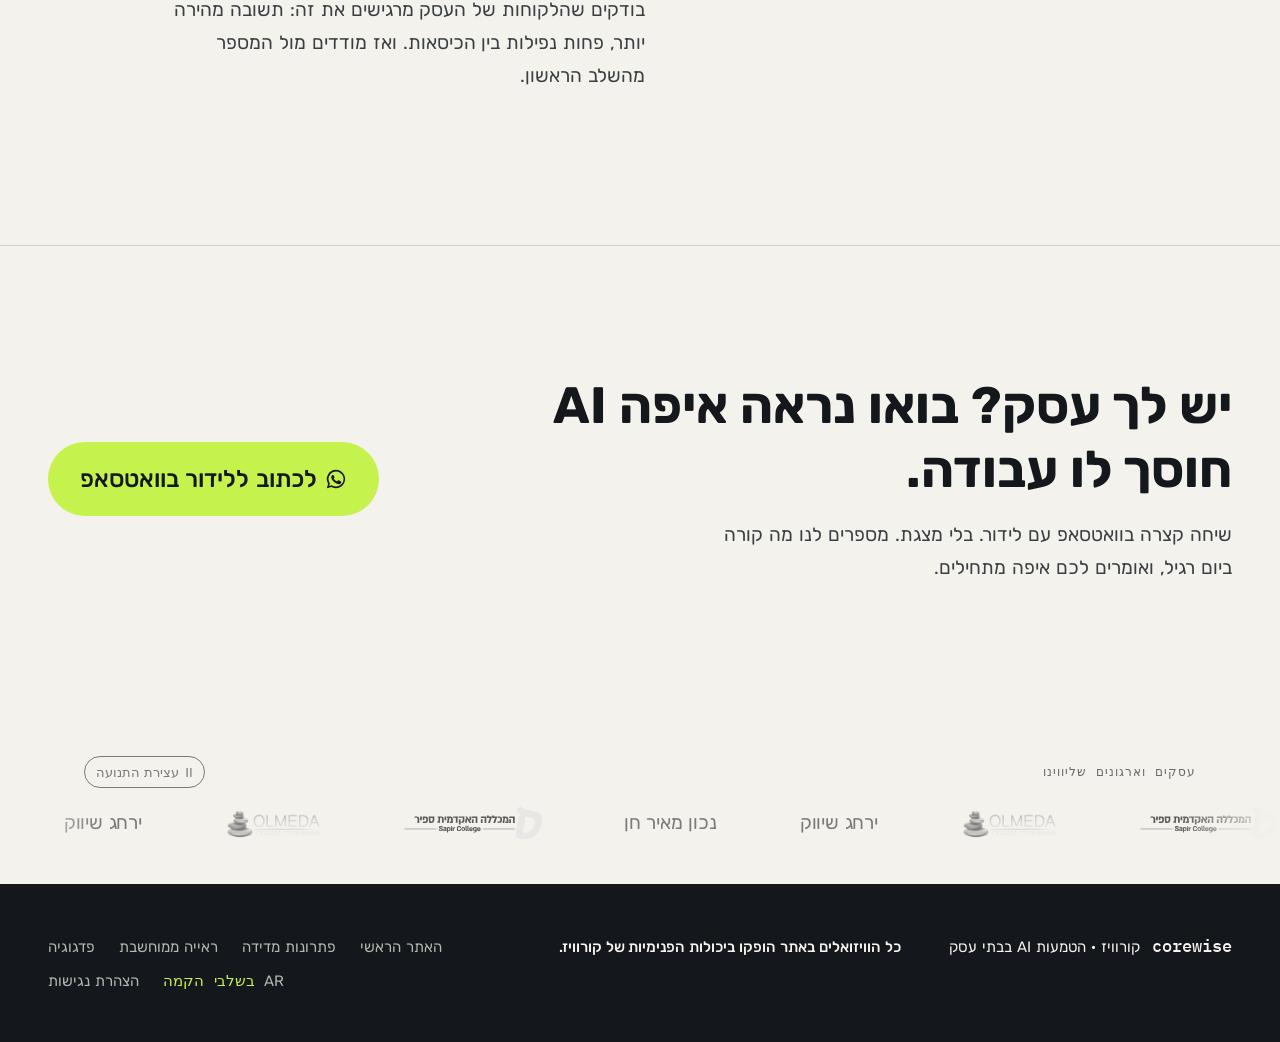
==== commit f8311314: "feat: add the moving client logo strip to all six department sites A marquee of businesses and organ" ====
--- a/ai/index.html
+++ b/ai/index.html
@@ -18,6 +18,8 @@
 <script src="i18n.js?v=1786962400" defer></script>
 <link rel="stylesheet" href="a11y.css?v=1786961200">
 <script src="a11y.js?v=1786961200"></script>
+<link rel="stylesheet" href="clients.css?v=1787001800">
+<script src="clients.js?v=1787001800" defer></script>
 </head>
 <body>
 <a class="cw-skip" href="#main" data-en="Skip to main content">דלג לתוכן הראשי</a>
@@ -292,6 +294,8 @@
 </section>
 
 </main>
+<section data-cw-clients data-base="../" aria-label="לקוחות" data-en-aria-label="Clients"></section>
+
 
 <footer class="foot">
   <div class="wrap foot__grid">
--- a/ai/clients.css
+++ b/ai/clients.css
@@ -0,0 +1,170 @@
+/* Corewise client strip, the moving logo bar.
+   Shared verbatim by every site that shows it; copy, do not fork.
+
+   Two things drive the design.
+
+   First, WCAG 2.2.2: content that moves automatically for more than five
+   seconds needs a way to stop it. We publish an accessibility statement, so
+   this is not optional here. The strip therefore ships a real pause button,
+   pauses on hover and on keyboard focus, and honours both the visitor's
+   operating-system reduced-motion setting and the a11y-reduce-motion class
+   our own widget sets.
+
+   Second, a logo strip that renders logos at whatever size their files
+   happen to be looks like a ransom note. Every logo is normalised to the
+   same optical height and desaturated at rest, so the row reads as one line
+   of text rather than a pile of brands, and colour returns on hover. */
+
+.cw-clients {
+  --h: 34px;                 /* optical logo height, the whole thing keys off this */
+  --gap: clamp(2.5rem, 6vw, 5rem);
+  --speed: 42s;
+  position: relative;
+  padding-block: clamp(1.75rem, 4vw, 2.75rem);
+  overflow: hidden;
+}
+
+.cw-clients__head {
+  display: flex;
+  align-items: center;
+  justify-content: space-between;
+  gap: 1rem;
+  max-width: 72rem;
+  margin-inline: auto;
+  margin-block-end: 1.1rem;
+  padding-inline: 1.25rem;
+}
+
+.cw-clients__title {
+  margin: 0;
+  font: 500 .78rem/1.4 var(--font-mono, "IBM Plex Mono", ui-monospace, monospace);
+  letter-spacing: .08em;
+  text-transform: uppercase;
+  opacity: .62;
+}
+
+.cw-clients__pause {
+  flex: none;
+  display: inline-flex;
+  align-items: center;
+  gap: .4rem;
+  min-height: 32px;
+  padding: .3rem .7rem;
+  border: 1px solid currentColor;
+  border-radius: 999px;
+  background: transparent;
+  color: inherit;
+  font: 500 .72rem/1 inherit;
+  opacity: .55;
+  cursor: pointer;
+  transition: opacity .15s ease;
+}
+.cw-clients__pause:hover, .cw-clients__pause:focus-visible { opacity: 1; }
+.cw-clients__pause i { font-style: normal; }
+
+/* The viewport. The mask fades both ends so logos enter and leave instead of
+   being guillotined at the edge. */
+.cw-clients__view {
+  position: relative;
+  display: flex;
+  overflow: hidden;
+  -webkit-mask-image: linear-gradient(90deg, transparent, #000 8%, #000 92%, transparent);
+          mask-image: linear-gradient(90deg, transparent, #000 8%, #000 92%, transparent);
+}
+
+/* Two identical tracks sit side by side and both translate by exactly one
+   track width, so the seam lands where the first logo already is. Any other
+   arrangement produces a visible jump once per loop. */
+.cw-clients__track {
+  display: flex;
+  align-items: center;
+  gap: var(--gap);
+  padding-inline-end: var(--gap);
+  flex: 0 0 auto;
+  animation: cw-clients-roll var(--speed) linear infinite;
+  will-change: transform;
+}
+
+@keyframes cw-clients-roll {
+  from { transform: translate3d(0, 0, 0); }
+  to   { transform: translate3d(-100%, 0, 0); }
+}
+
+/* direction: the strip always travels the same visual way, whatever the
+   document direction, so an RTL page does not reverse the reading rhythm */
+[dir="rtl"] .cw-clients__track { animation-name: cw-clients-roll-rtl; }
+@keyframes cw-clients-roll-rtl {
+  from { transform: translate3d(0, 0, 0); }
+  to   { transform: translate3d(100%, 0, 0); }
+}
+
+.cw-clients__view:hover .cw-clients__track,
+.cw-clients__view:focus-within .cw-clients__track,
+.cw-clients.is-paused .cw-clients__track { animation-play-state: paused; }
+
+/* ---------- an item ---------- */
+.cw-clients__item {
+  flex: 0 0 auto;
+  display: grid;
+  place-items: center;
+  height: var(--h);
+  text-decoration: none;
+  color: inherit;
+}
+
+.cw-clients__item img {
+  height: var(--h);
+  width: auto;
+  max-width: 190px;
+  object-fit: contain;
+  filter: grayscale(1);
+  opacity: .62;
+  transition: filter .25s ease, opacity .25s ease;
+}
+.cw-clients__item:hover img,
+.cw-clients__item:focus-visible img { filter: grayscale(0); opacity: 1; }
+
+/* A wordmark for a client with no logo file. It is deliberately not styled to
+   imitate a logo: it is set in the page's own type, so it reads as a name we
+   typed rather than a brand asset we invented. */
+.cw-clients__word {
+  display: grid;
+  place-items: center;
+  height: var(--h);
+  padding-inline: .2rem;
+  font: 600 clamp(.95rem, 2.2vw, 1.15rem)/1 inherit;
+  letter-spacing: -.01em;
+  white-space: nowrap;
+  opacity: .55;
+  transition: opacity .25s ease;
+}
+.cw-clients__item:hover .cw-clients__word,
+.cw-clients__item:focus-visible .cw-clients__word { opacity: 1; }
+
+/* On a dark surface a dark logo disappears. Invert the raster logos there and
+   let the SVG take currentColor. */
+.cw-clients.is-dark .cw-clients__item img { filter: grayscale(1) invert(1) brightness(1.6); }
+.cw-clients.is-dark .cw-clients__item:hover img { filter: none; }
+
+/* ---------- motion off ----------
+   Both switches: the visitor's OS setting, and our own widget's class. When
+   motion is off the strip stops being a marquee and becomes a wrapped row,
+   which is the honest static equivalent rather than a frozen half-cut line. */
+@media (prefers-reduced-motion: reduce) {
+  .cw-clients__track { animation: none; }
+  .cw-clients__view { -webkit-mask-image: none; mask-image: none; overflow: visible; }
+  .cw-clients__track:nth-child(2) { display: none; }
+  .cw-clients__track { flex-wrap: wrap; justify-content: center; row-gap: 1.5rem; }
+  .cw-clients__pause { display: none; }
+}
+html.a11y-reduce-motion .cw-clients__track { animation: none; }
+html.a11y-reduce-motion .cw-clients__view { -webkit-mask-image: none; mask-image: none; overflow: visible; }
+html.a11y-reduce-motion .cw-clients__track:nth-child(2) { display: none; }
+html.a11y-reduce-motion .cw-clients__track { flex-wrap: wrap; justify-content: center; row-gap: 1.5rem; }
+html.a11y-reduce-motion .cw-clients__pause { display: none; }
+
+@media print {
+  .cw-clients__track { animation: none; }
+  .cw-clients__track:nth-child(2) { display: none; }
+  .cw-clients__pause { display: none; }
+}
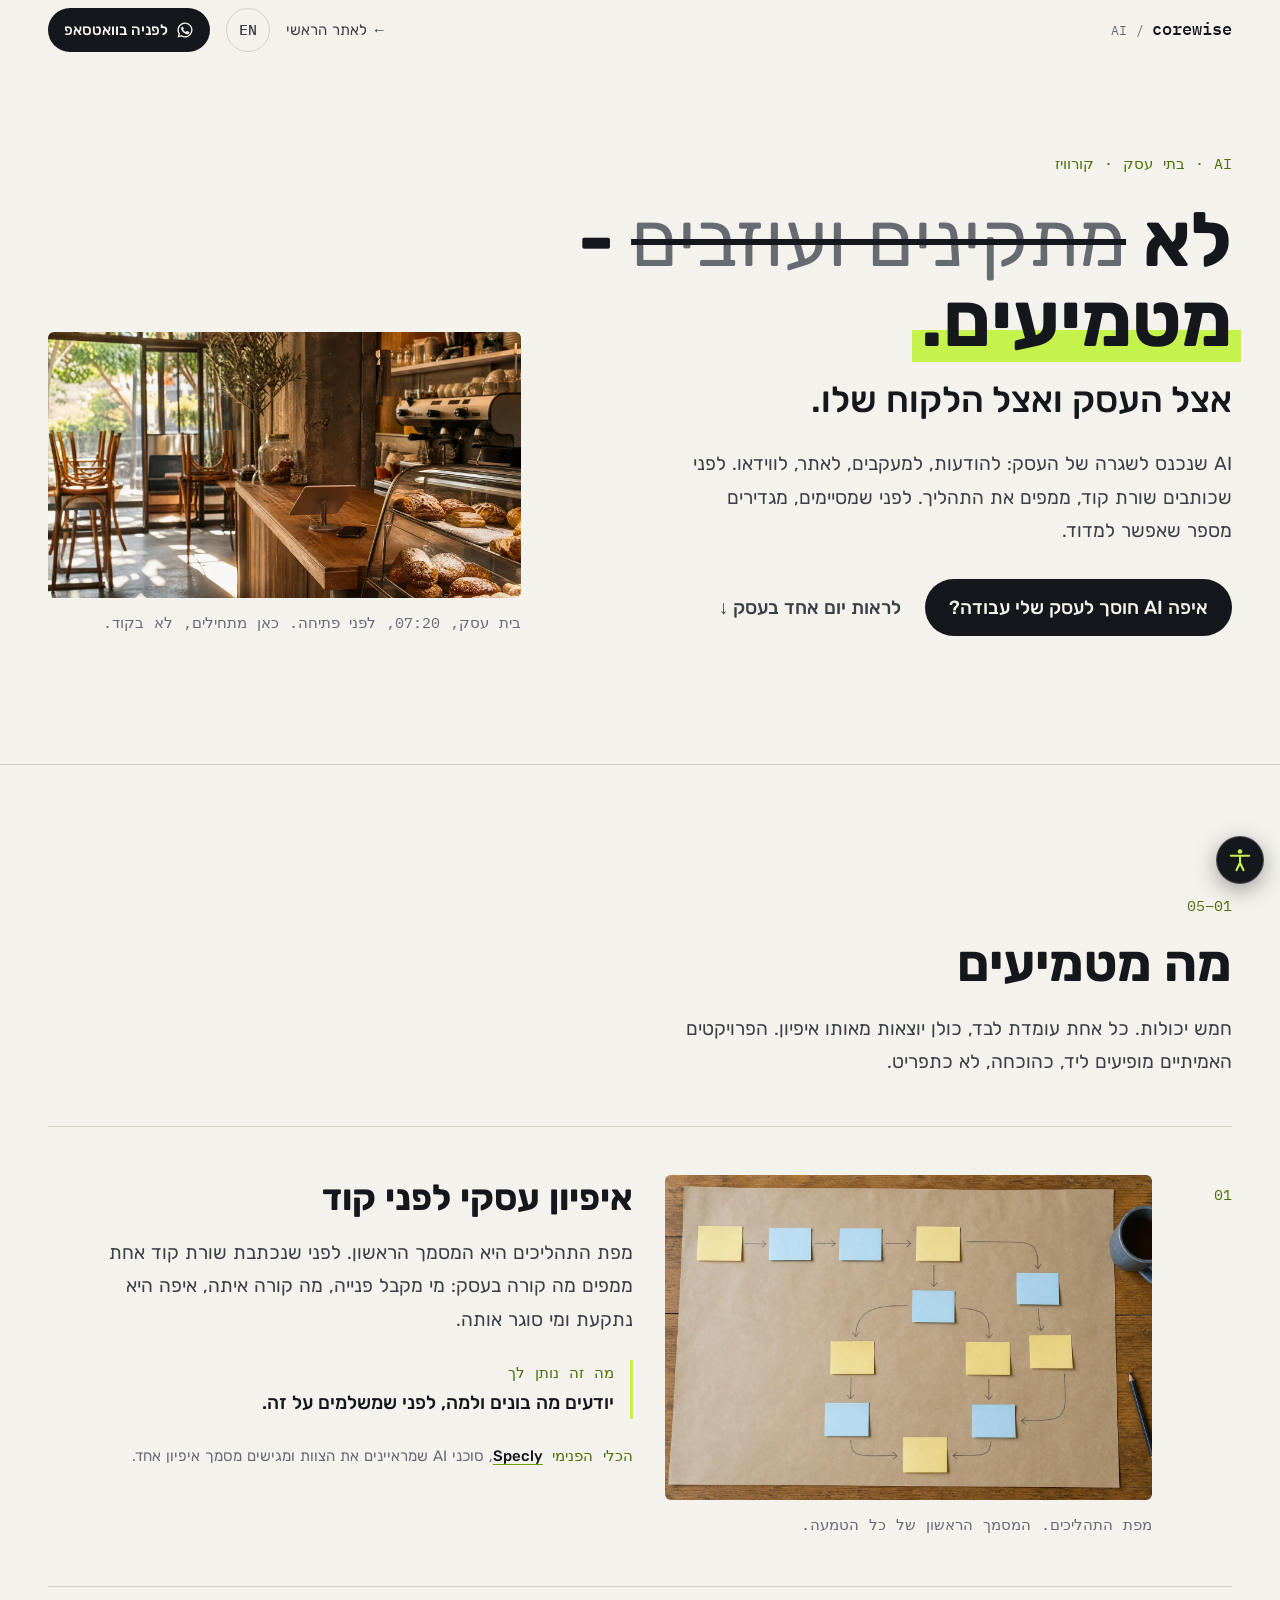
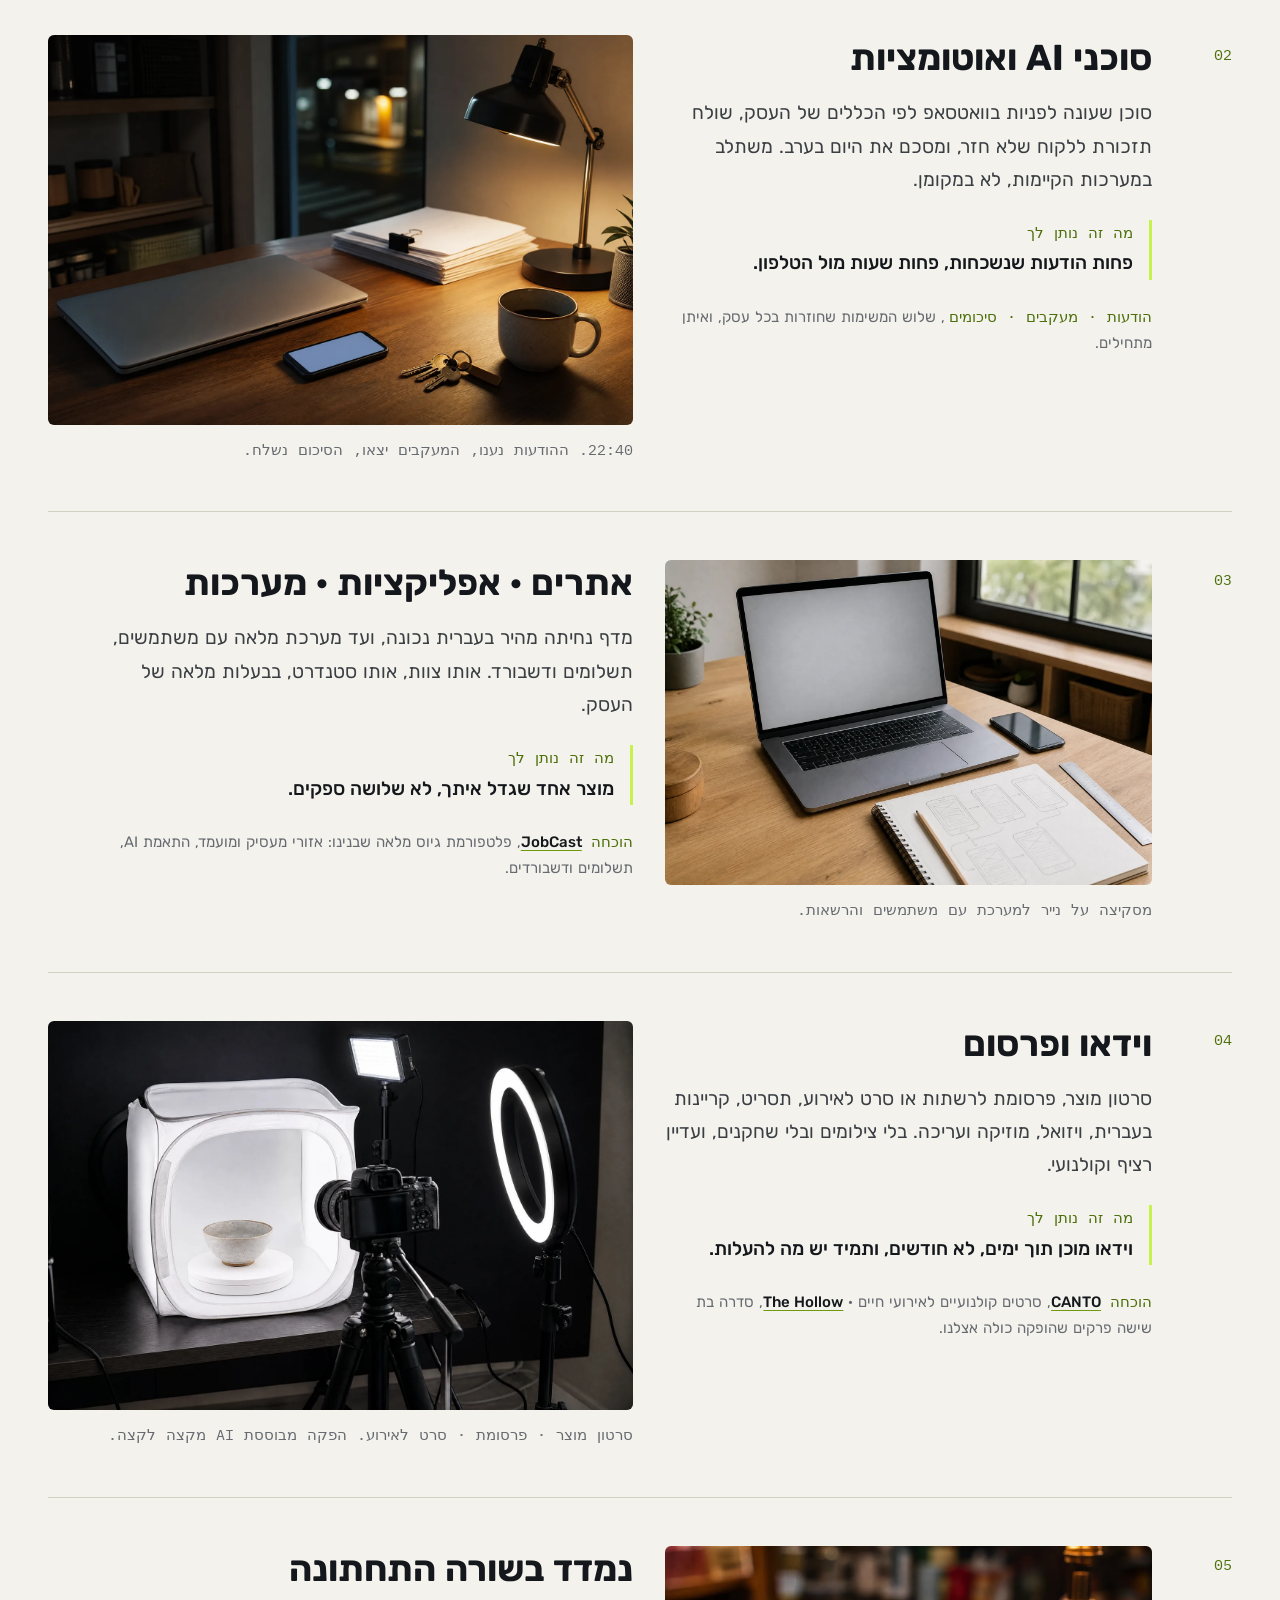
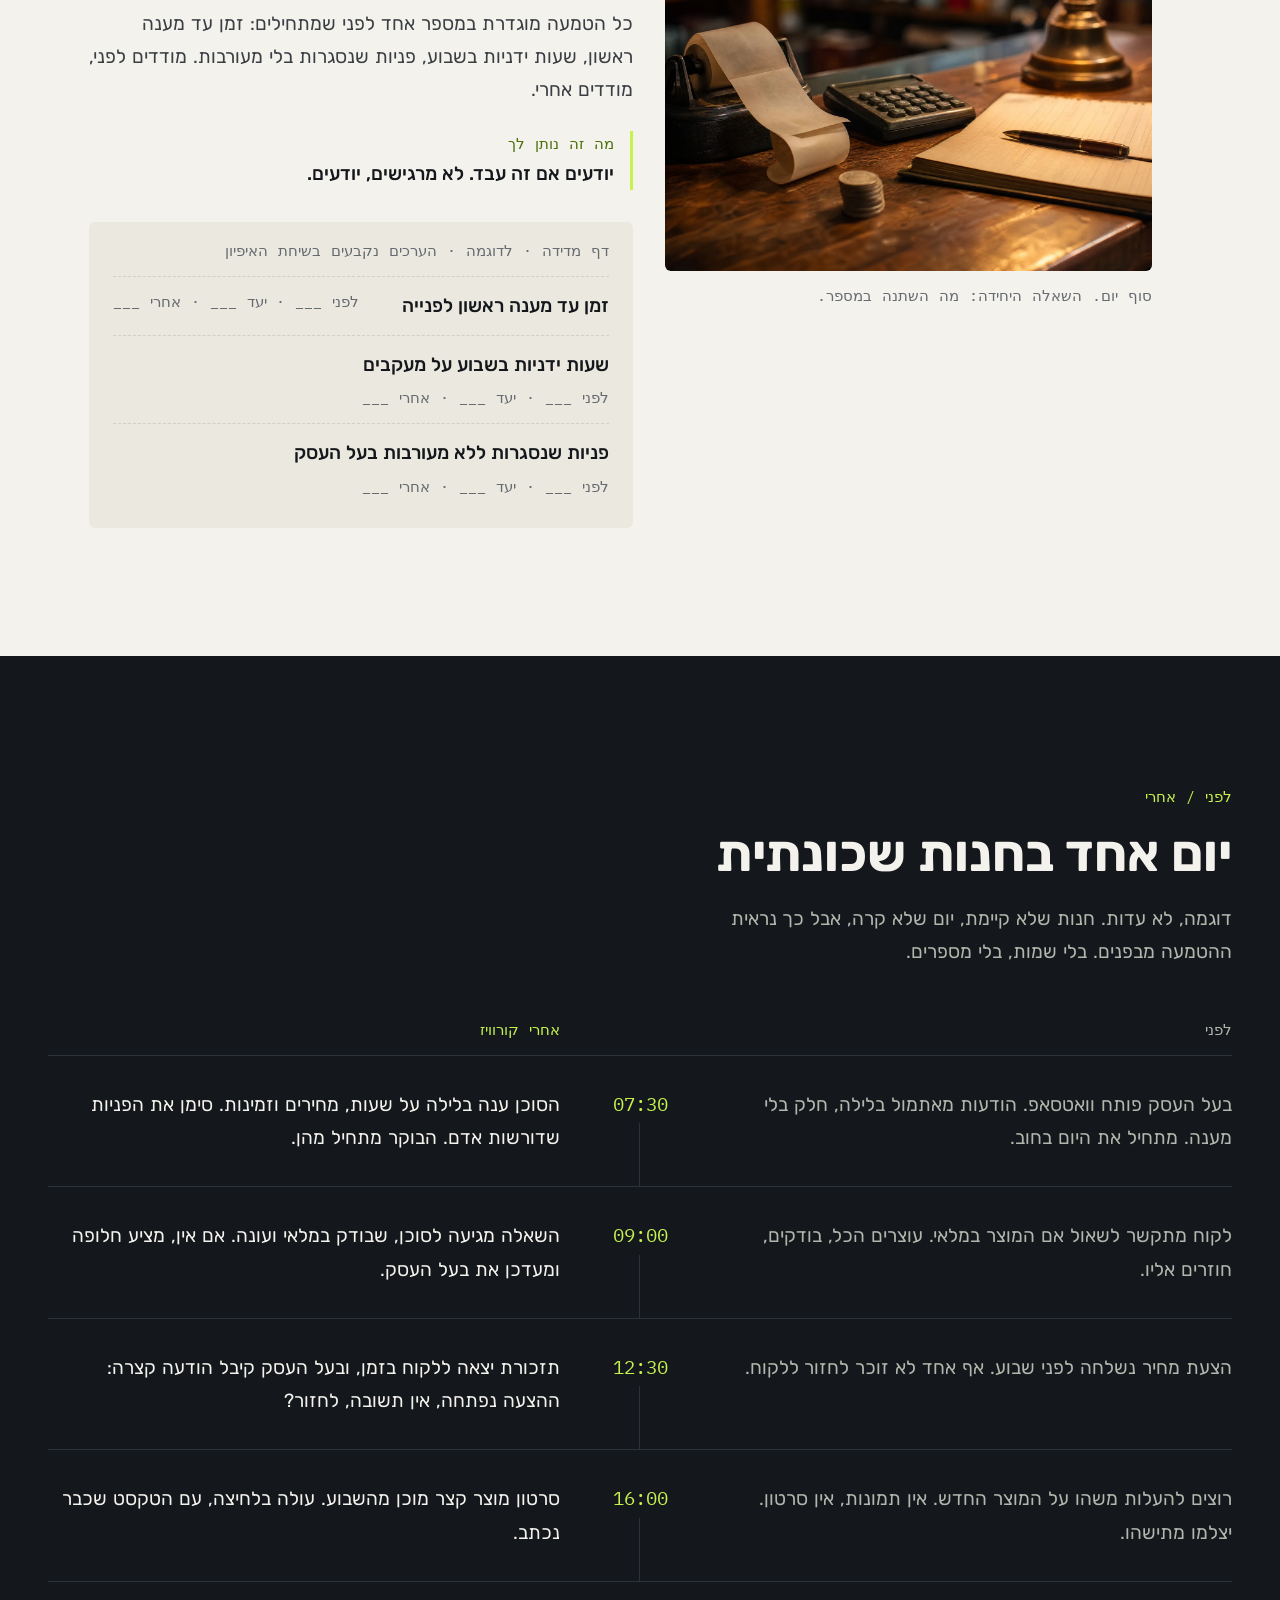
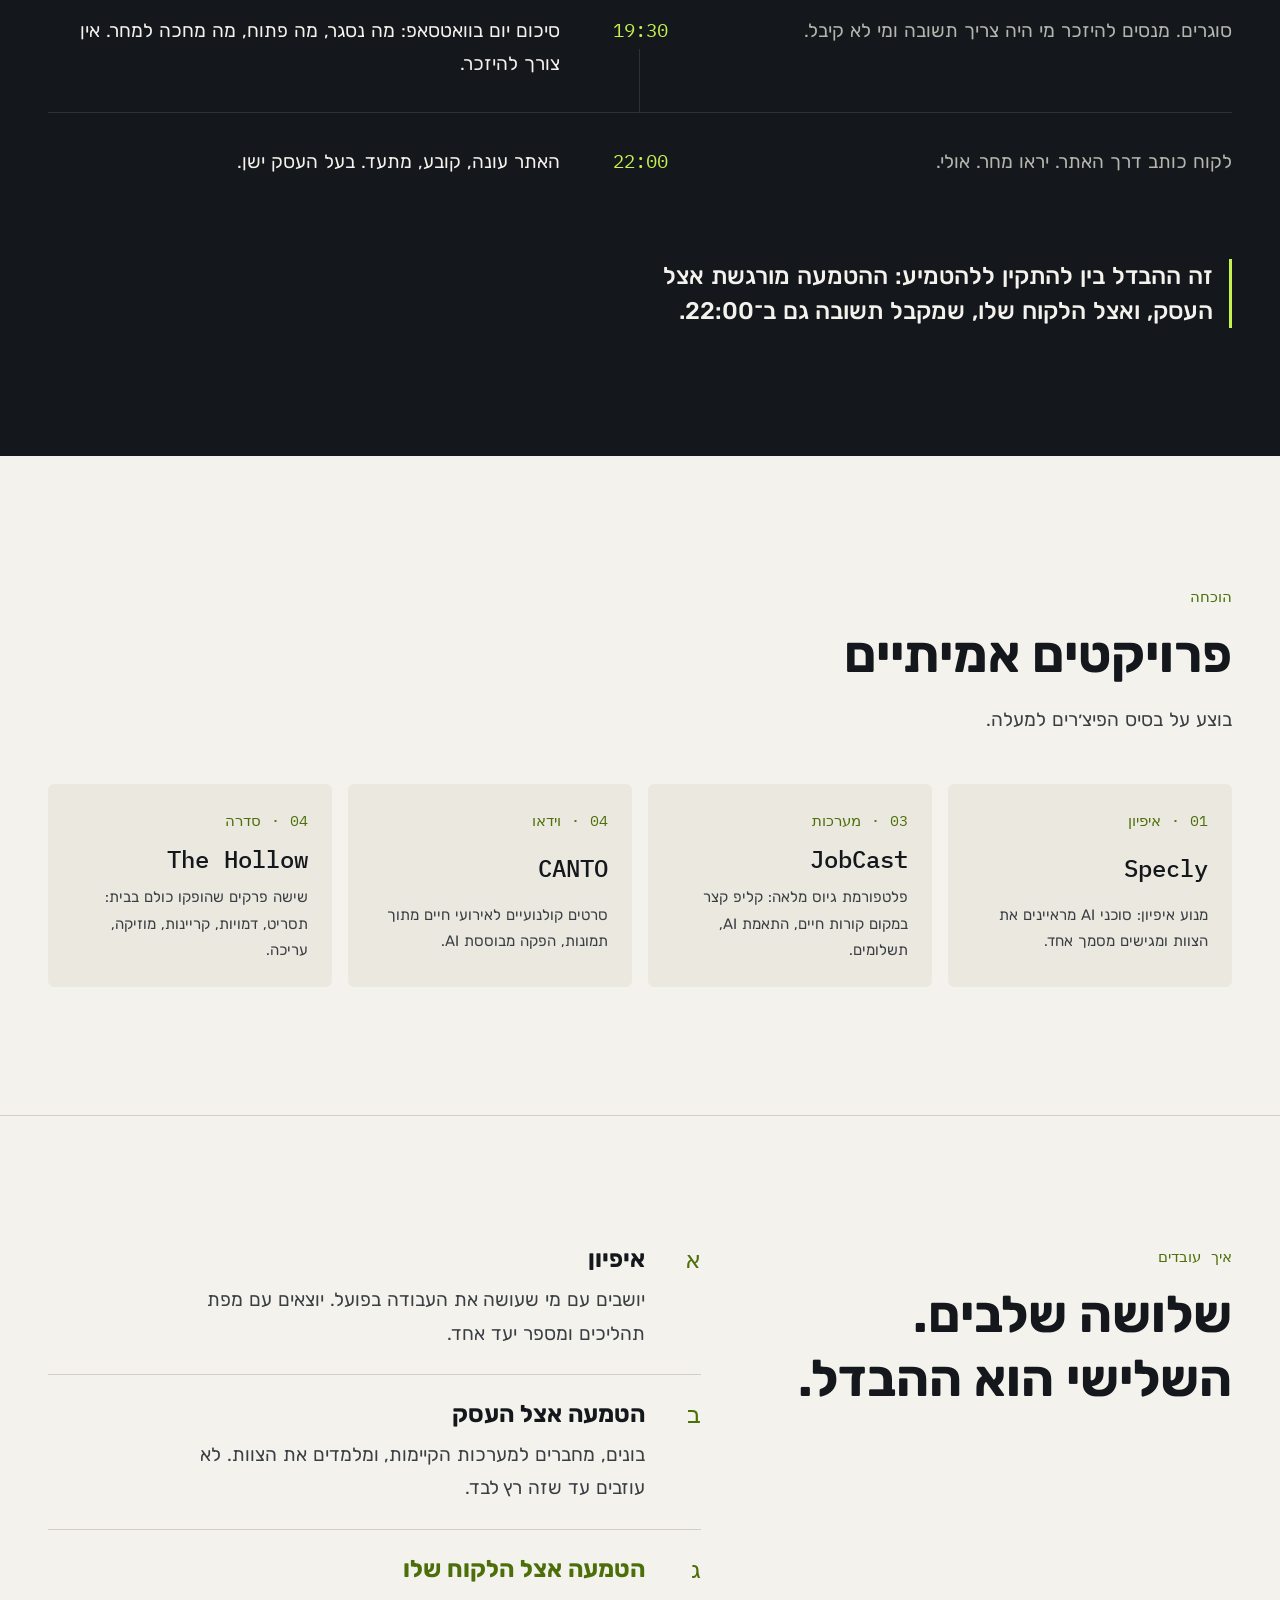
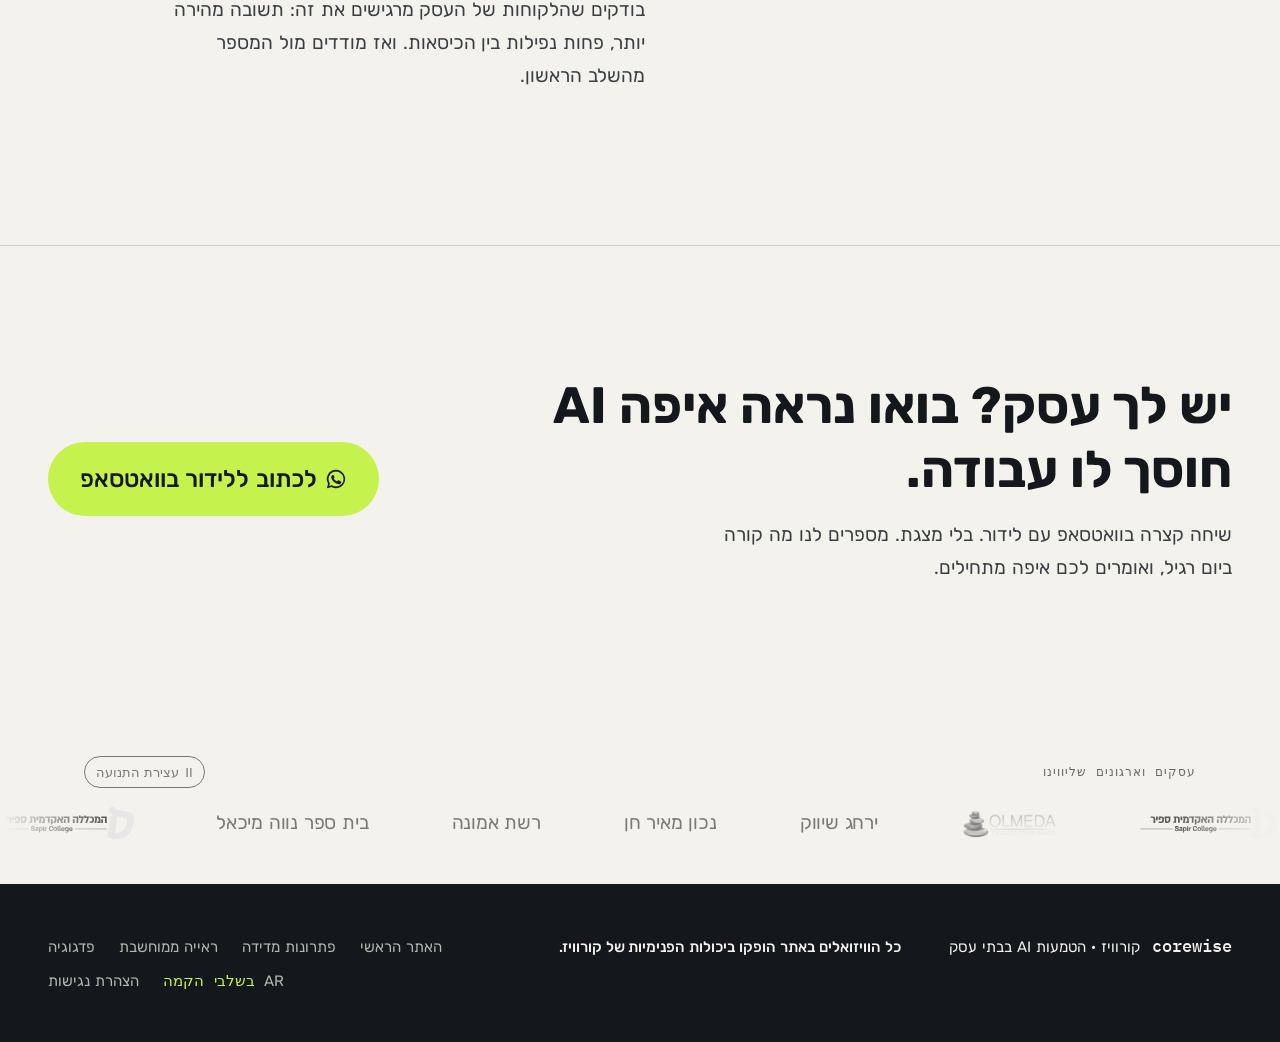
==== commit 097952f6: "feat: the client strip runs in the lobby too, plus two more clients Two additions.  Emunah network a" ====
--- a/ai/index.html
+++ b/ai/index.html
@@ -18,8 +18,8 @@
 <script src="i18n.js?v=1786962400" defer></script>
 <link rel="stylesheet" href="a11y.css?v=1786961200">
 <script src="a11y.js?v=1786961200"></script>
-<link rel="stylesheet" href="clients.css?v=1787001800">
-<script src="clients.js?v=1787001800" defer></script>
+<link rel="stylesheet" href="clients.css?v=1787024000">
+<script src="clients.js?v=1787024000" defer></script>
 </head>
 <body>
 <a class="cw-skip" href="#main" data-en="Skip to main content">דלג לתוכן הראשי</a>
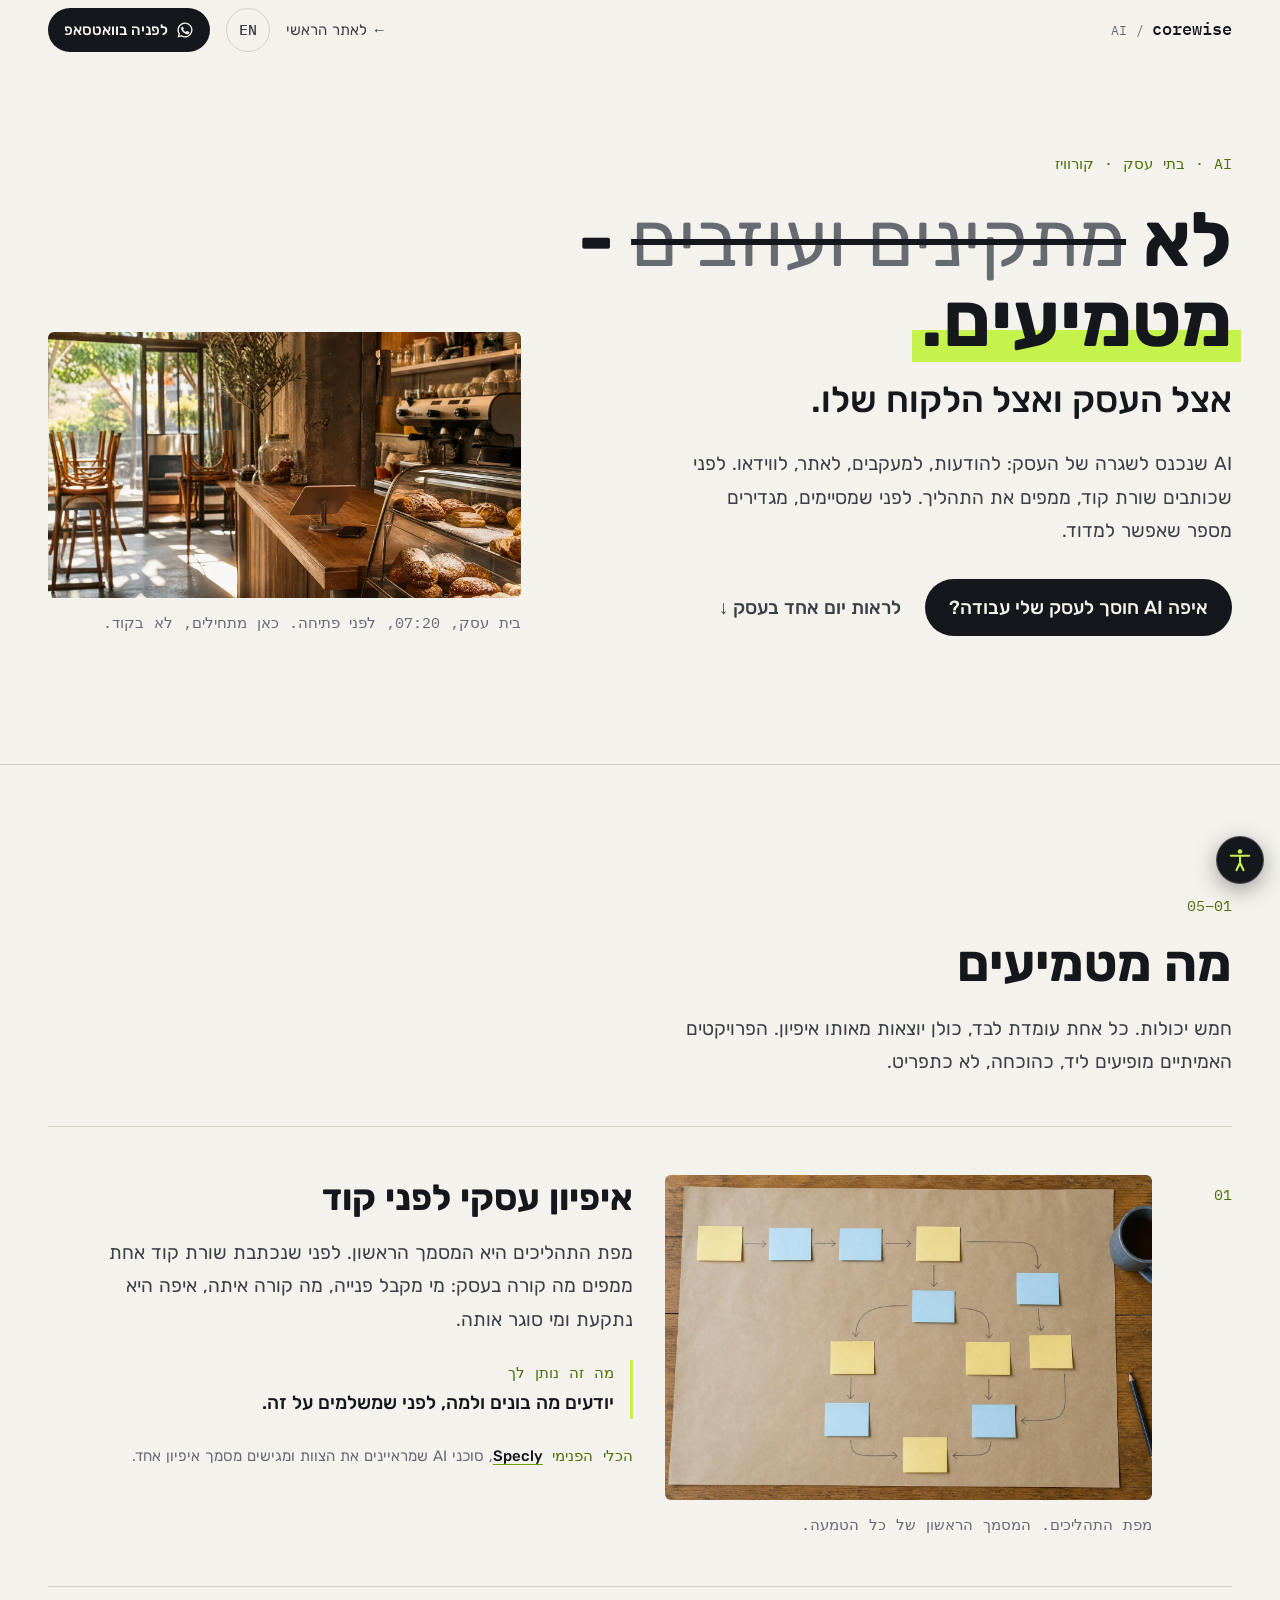
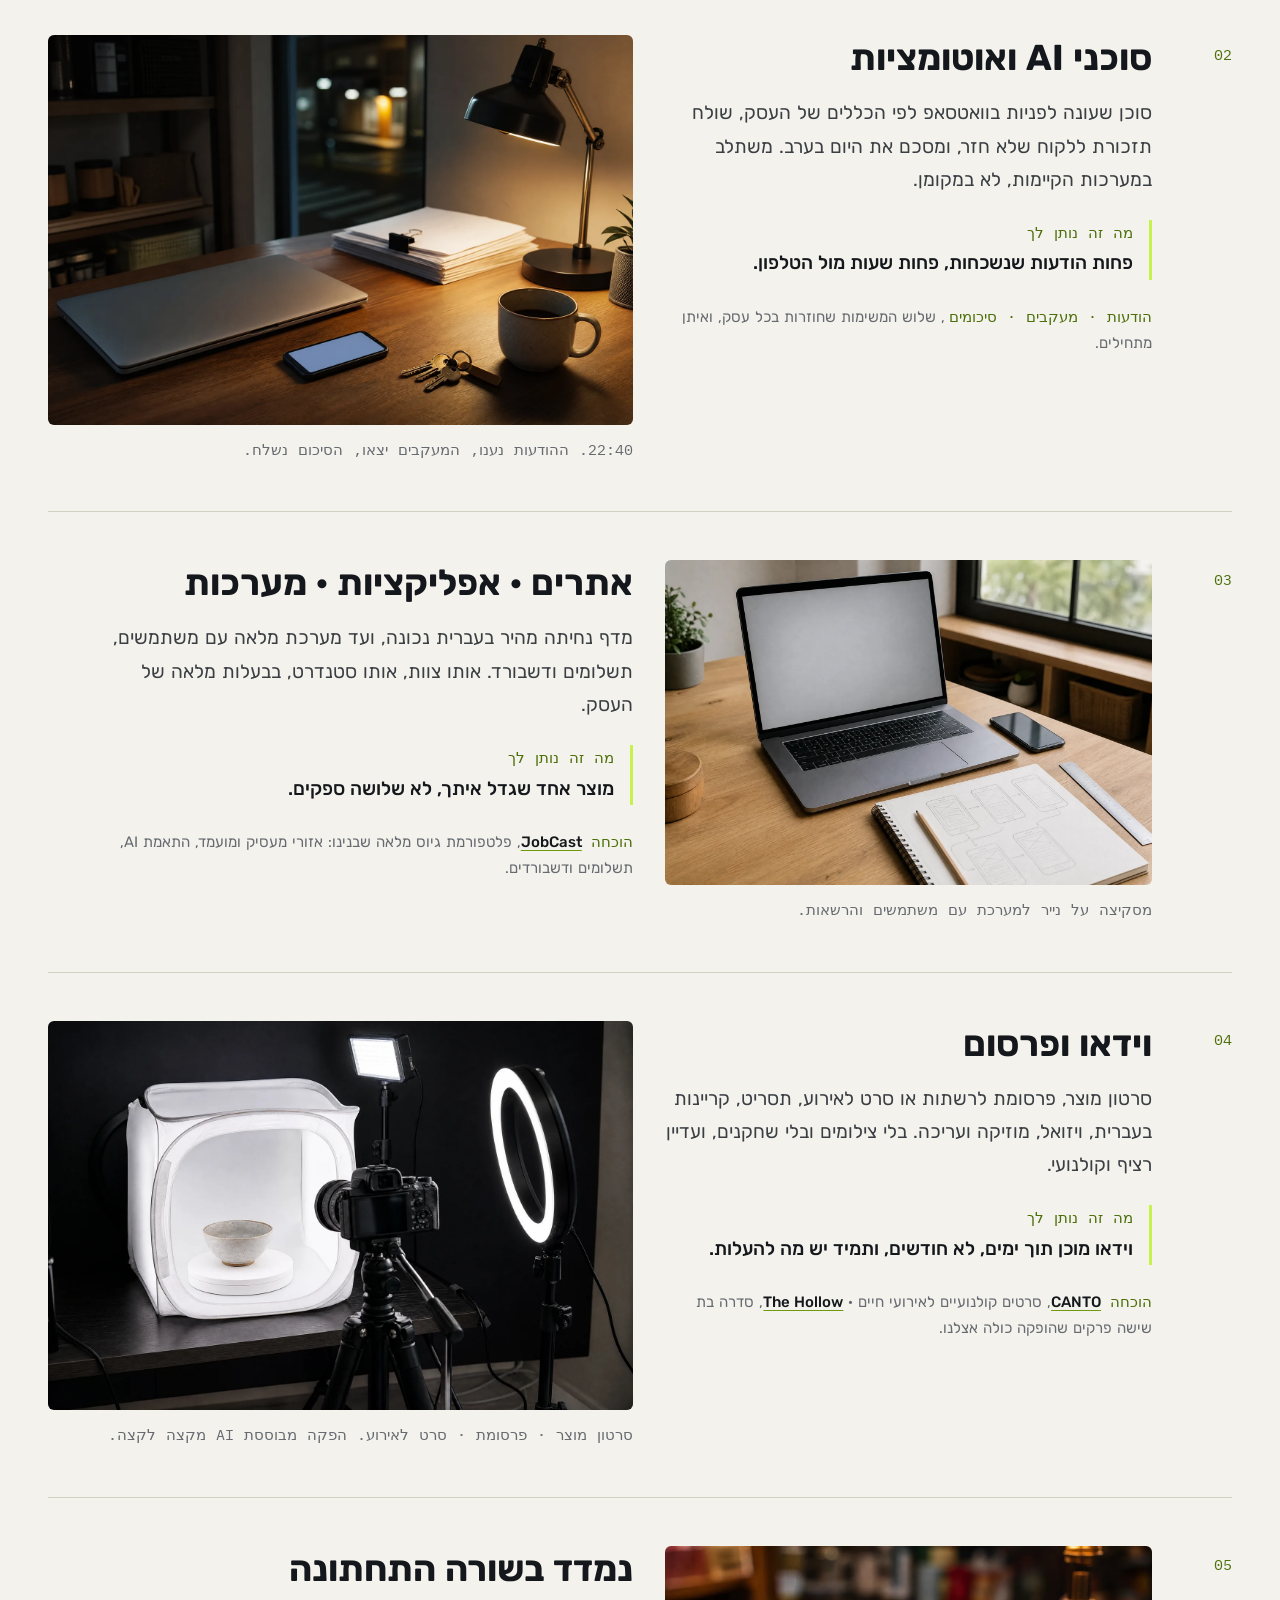
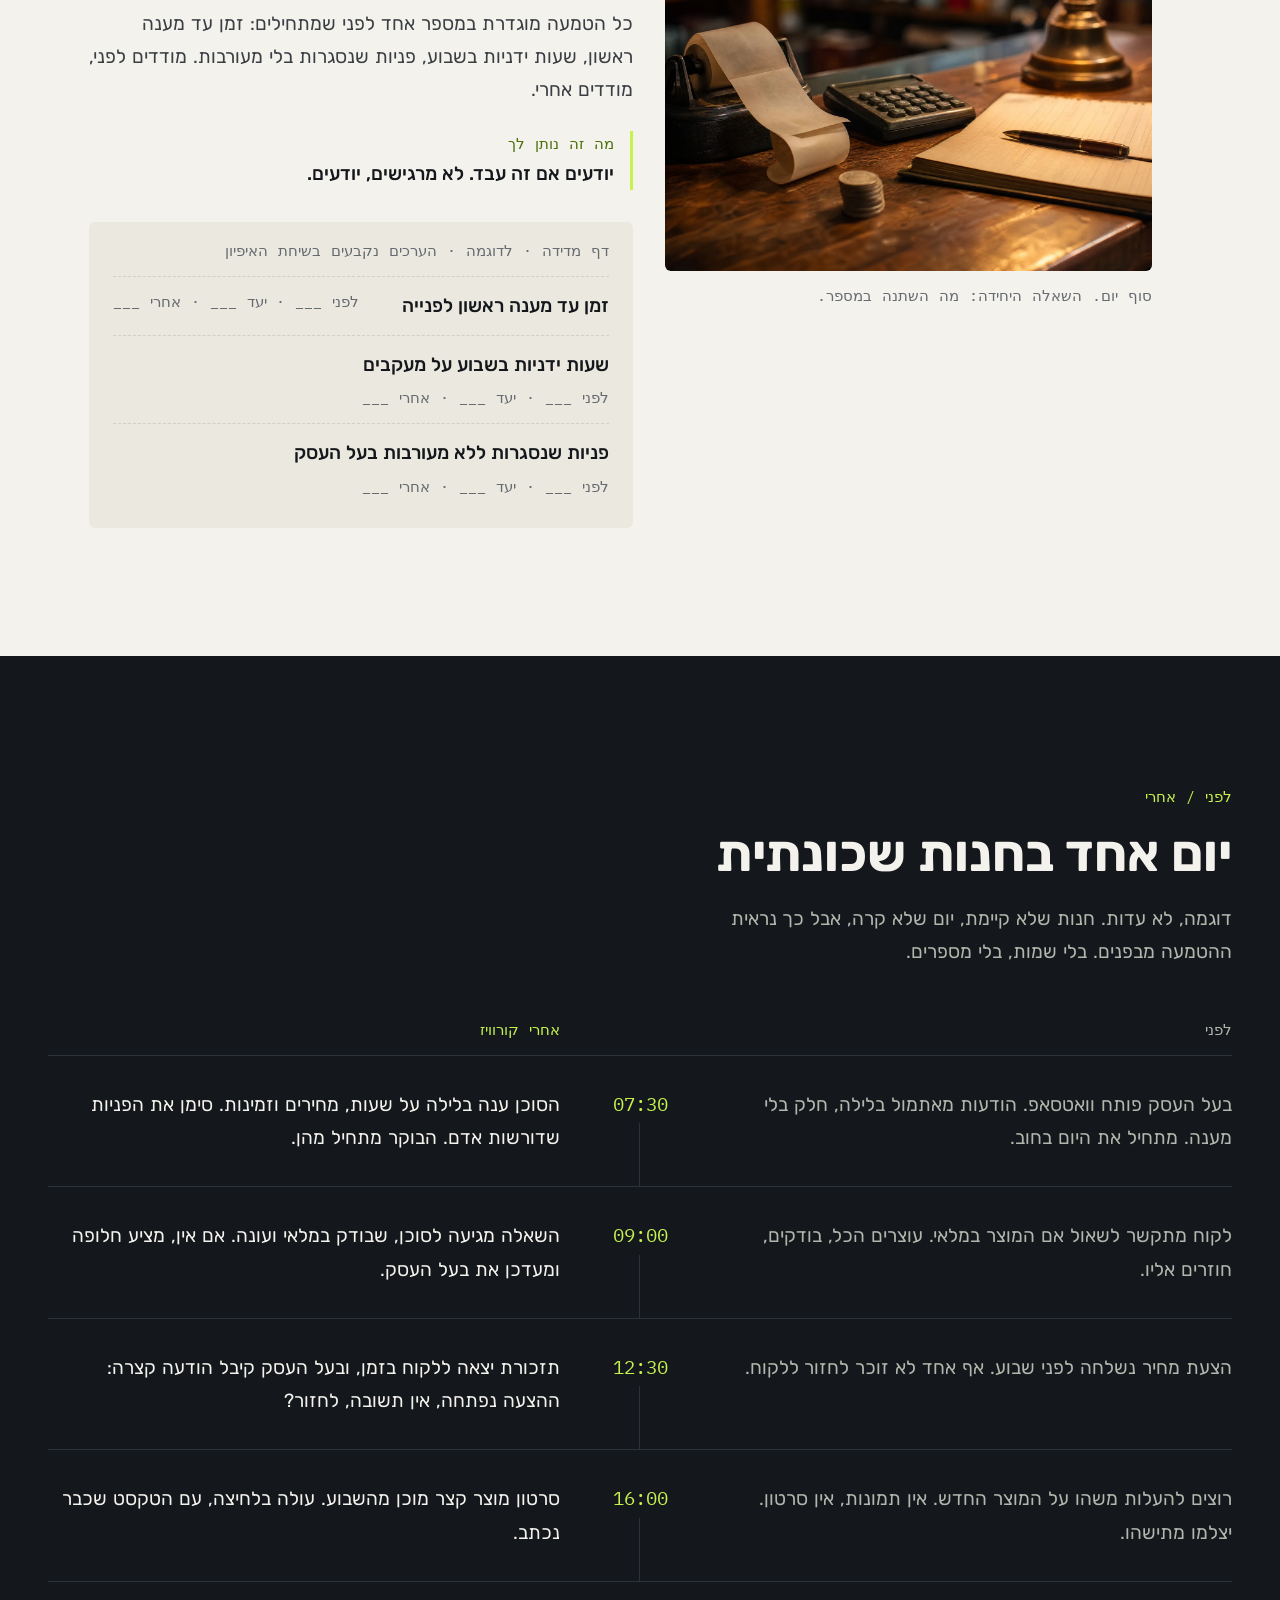
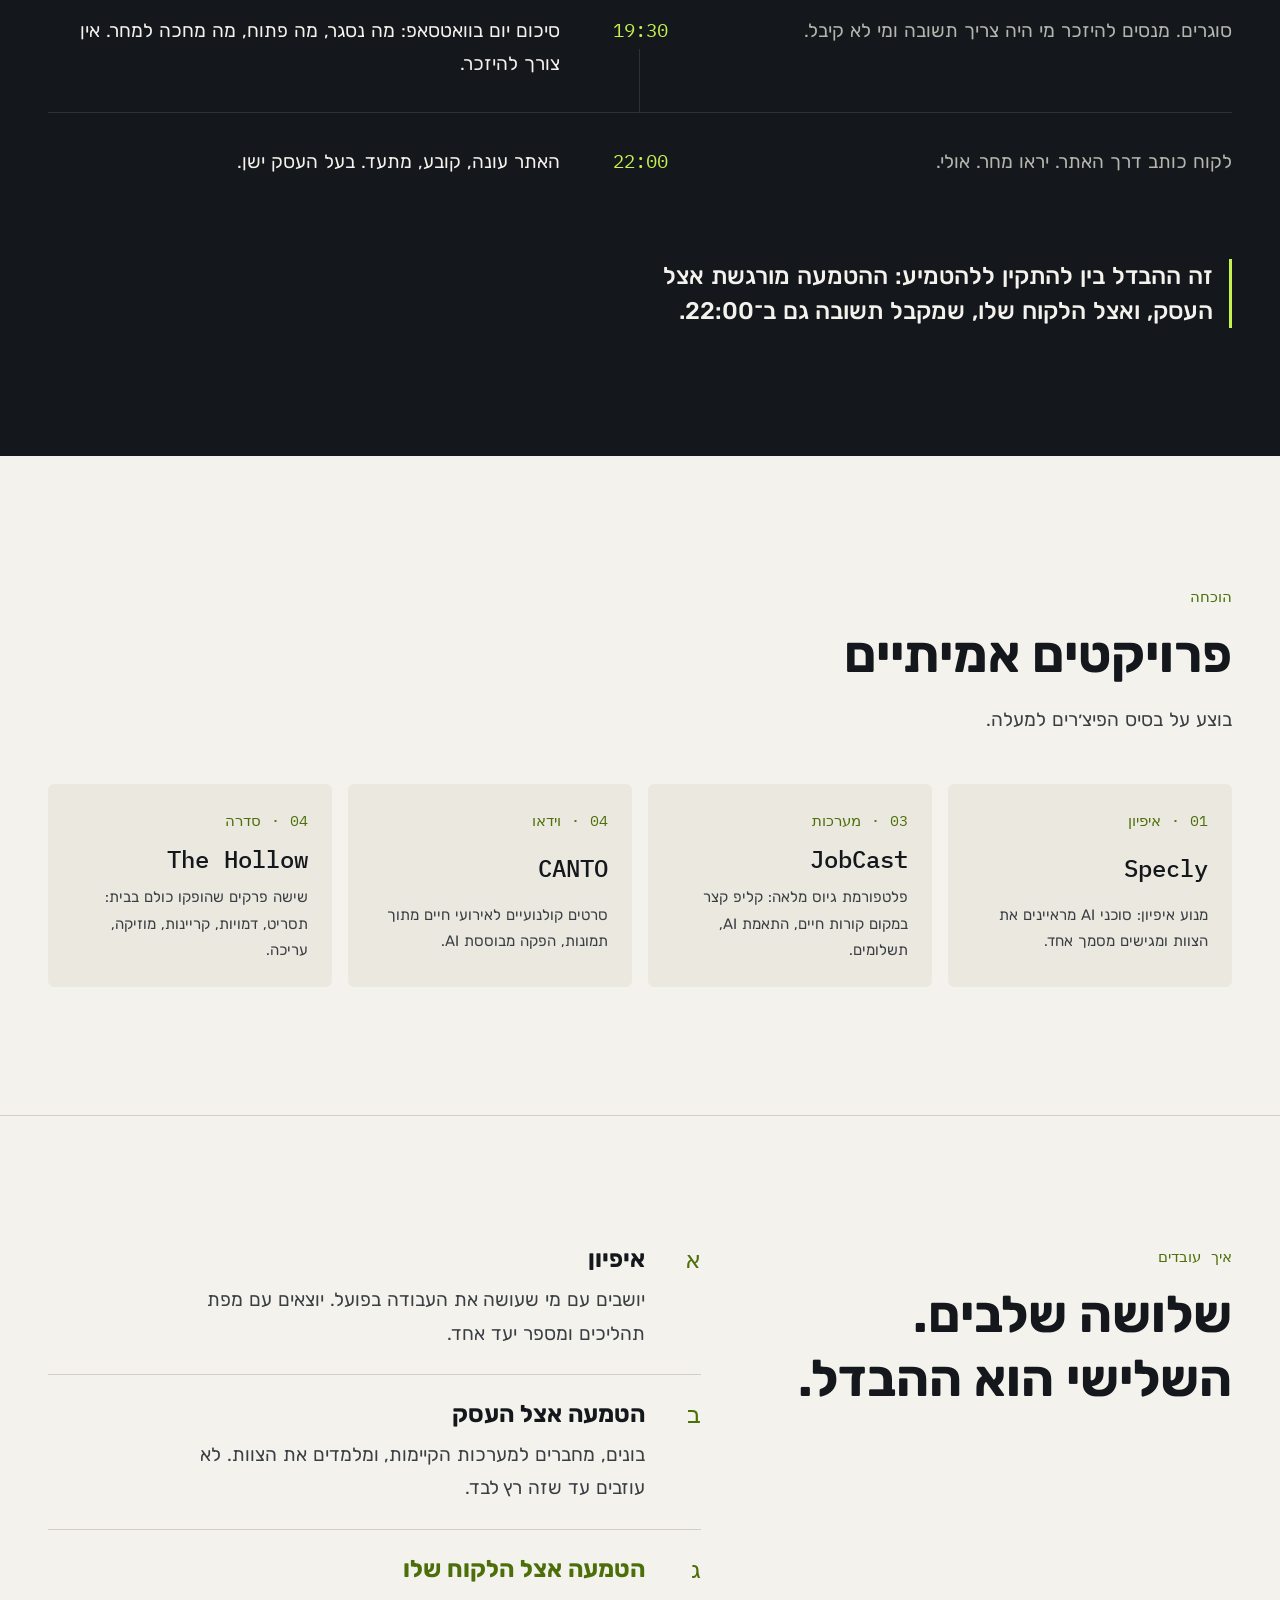
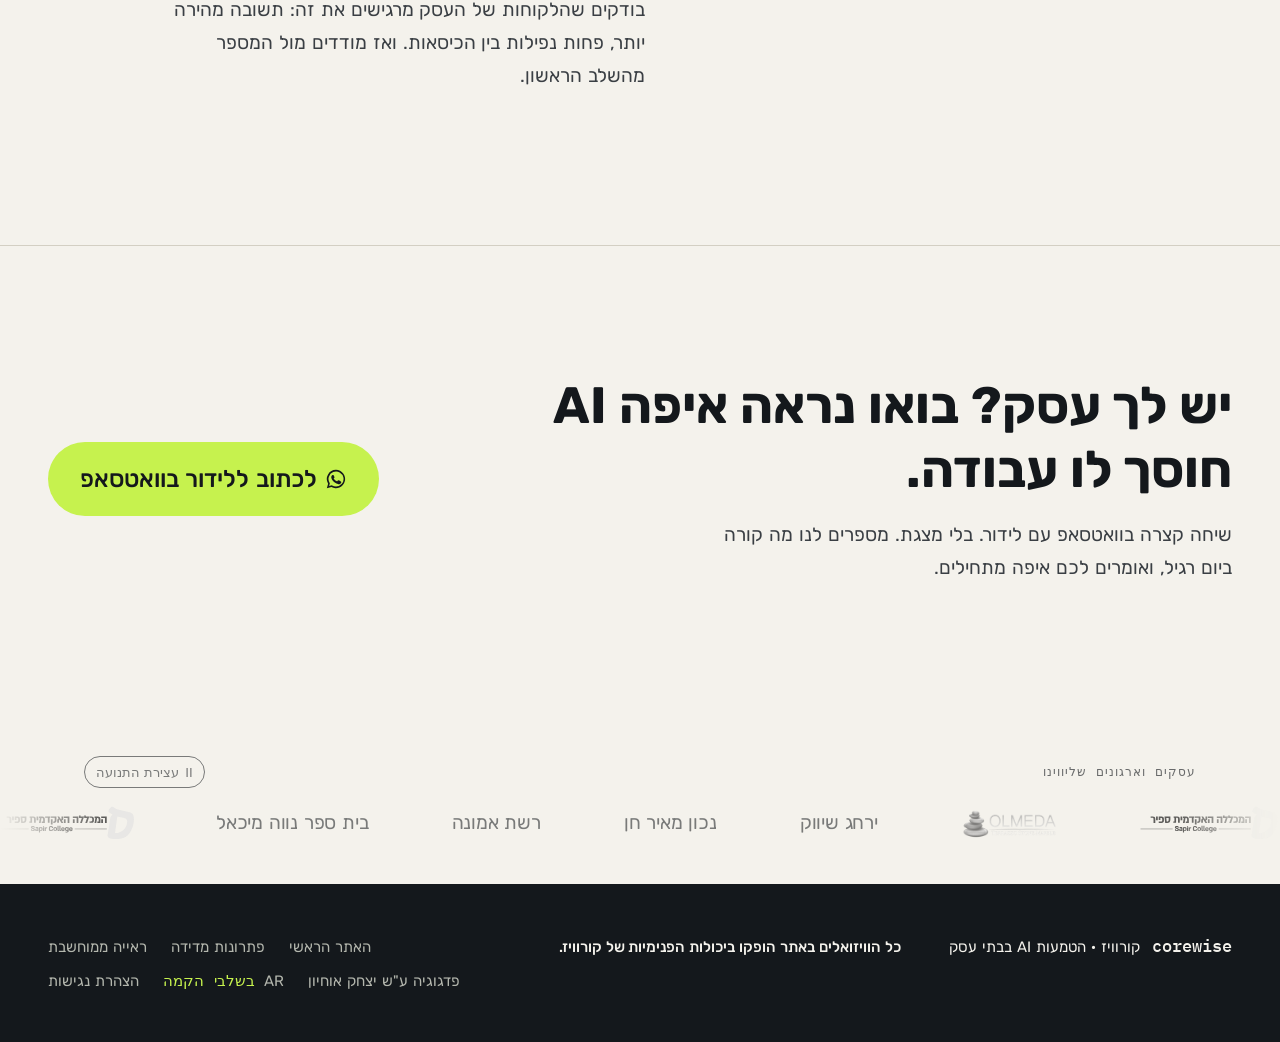
==== commit e17552a7: "feat: the pedagogy department is named for Yitzhak Ohayon Ariel's father, who was a head of educatio" ====
--- a/ai/index.html
+++ b/ai/index.html
@@ -308,7 +308,7 @@
       <a href="https://corewise.co.il" data-en="Main site">האתר הראשי</a>
       <a href="../measure/" data-en="Measurement solutions">פתרונות מדידה</a>
       <a href="../vision/" data-en="Computer vision">ראייה ממוחשבת</a>
-      <a href="../pedagogy/" data-en="Pedagogy">פדגוגיה</a>
+      <a href="../pedagogy/" data-en="Yitzhak Ohayon Pedagogy">פדגוגיה ע"ש יצחק אוחיון</a>
       <a href="../ar/" data-en-html="AR <span class=&quot;mono foot__tag&quot;>being built</span>">AR <span class="mono foot__tag">בשלבי הקמה</span></a>
       <a href="/negishut/" data-en="Accessibility statement">הצהרת נגישות</a>
     </nav>
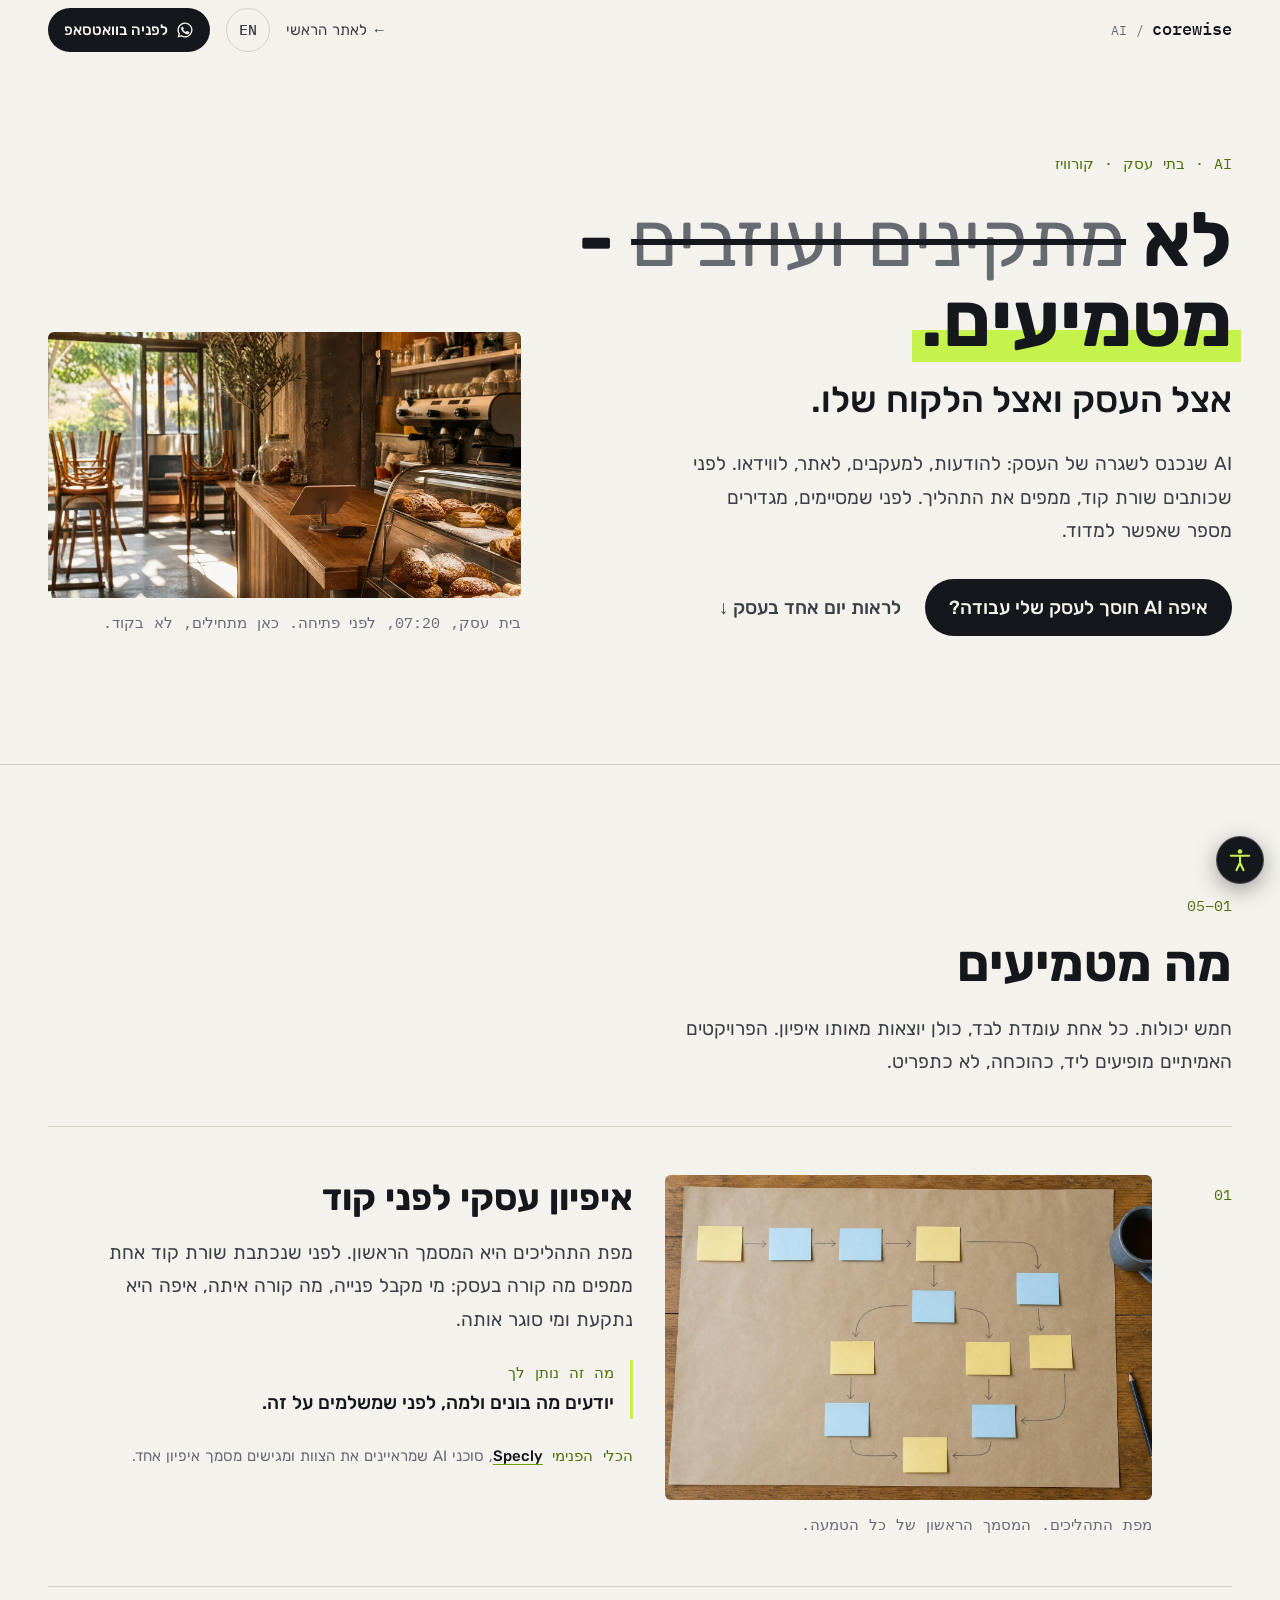
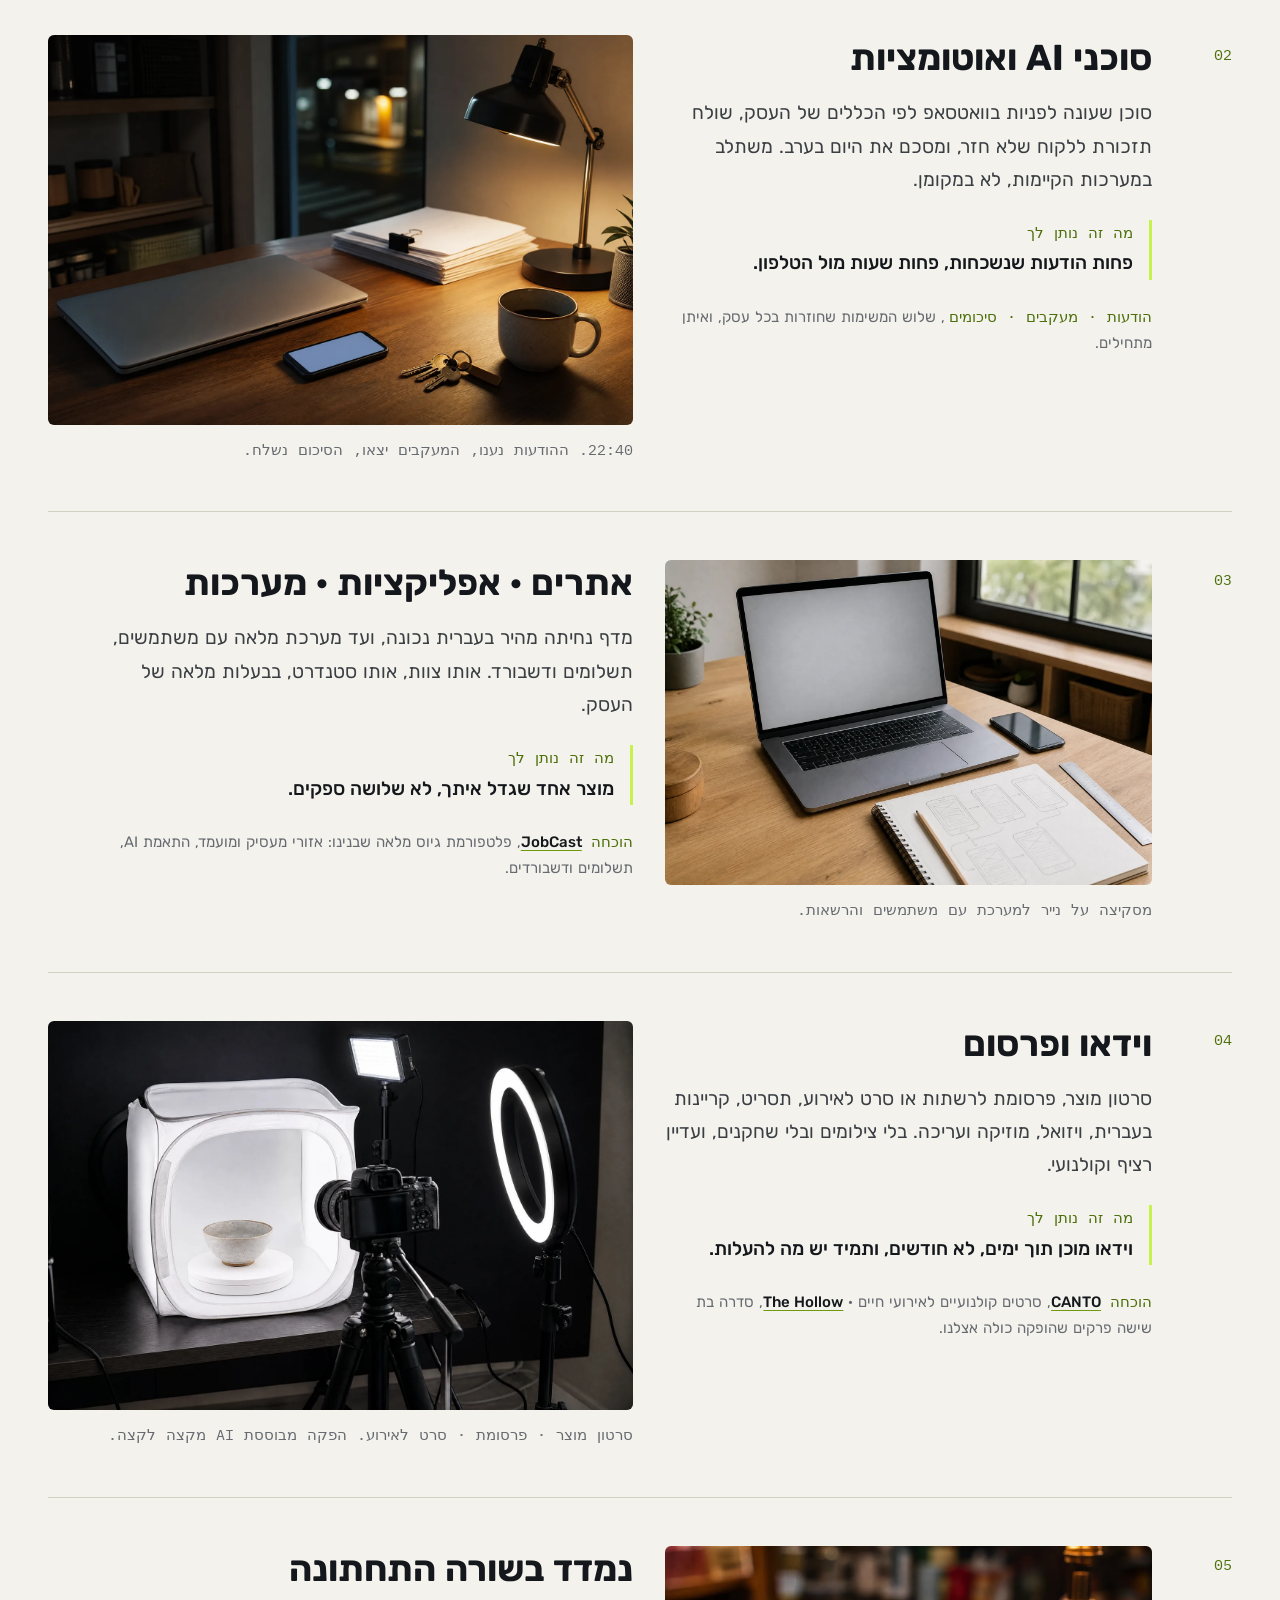
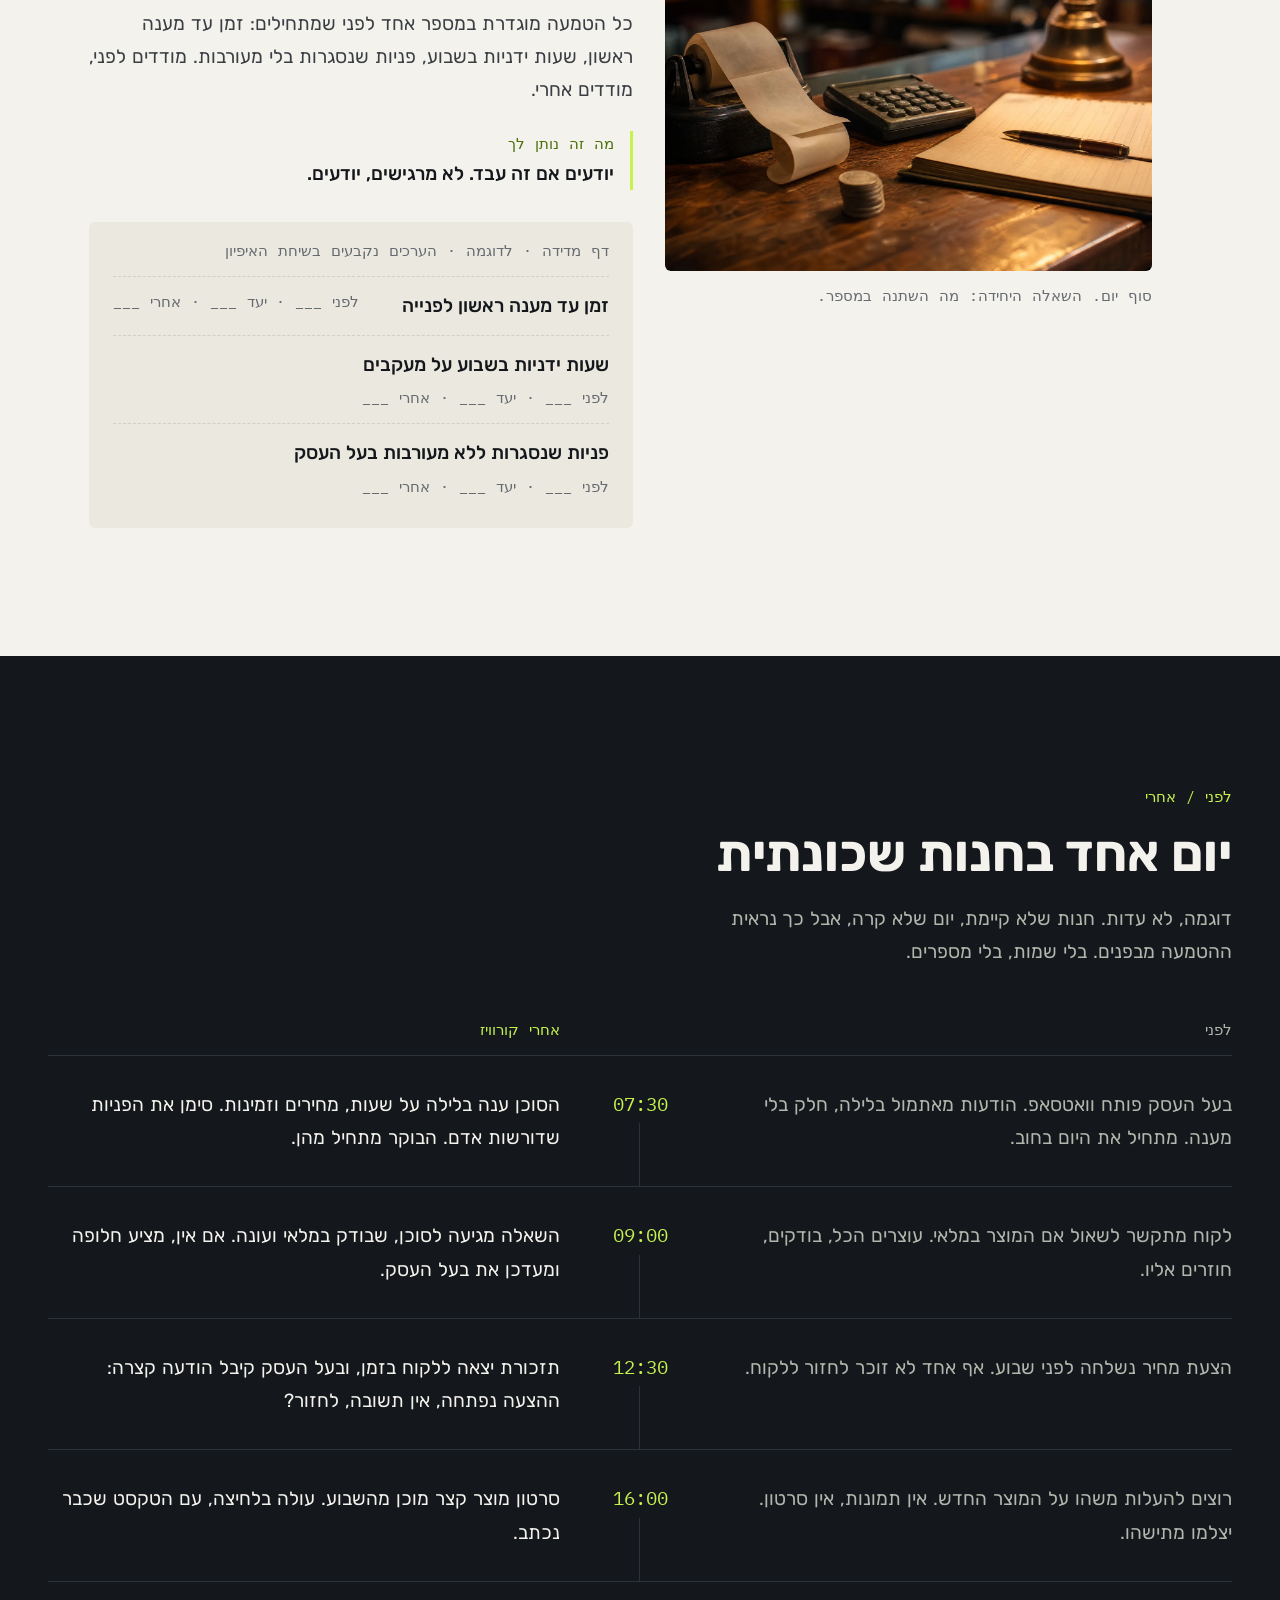
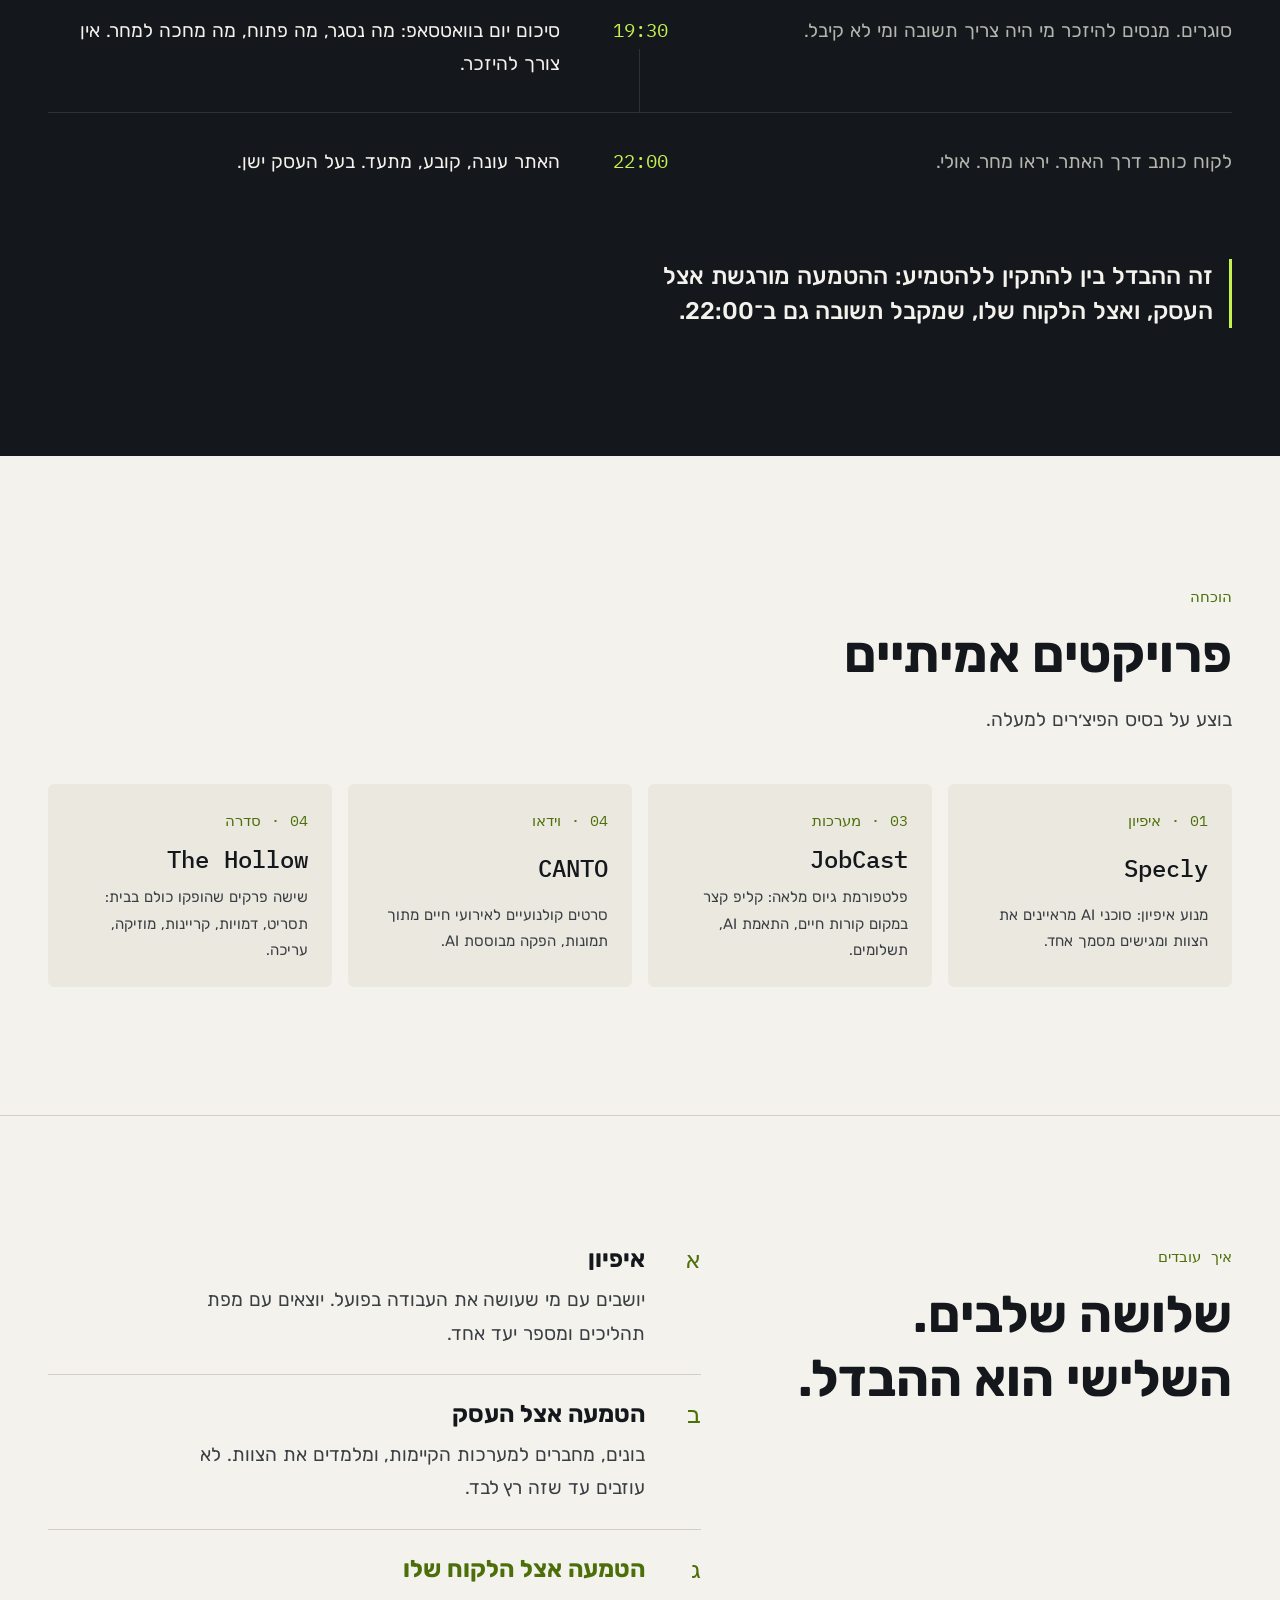
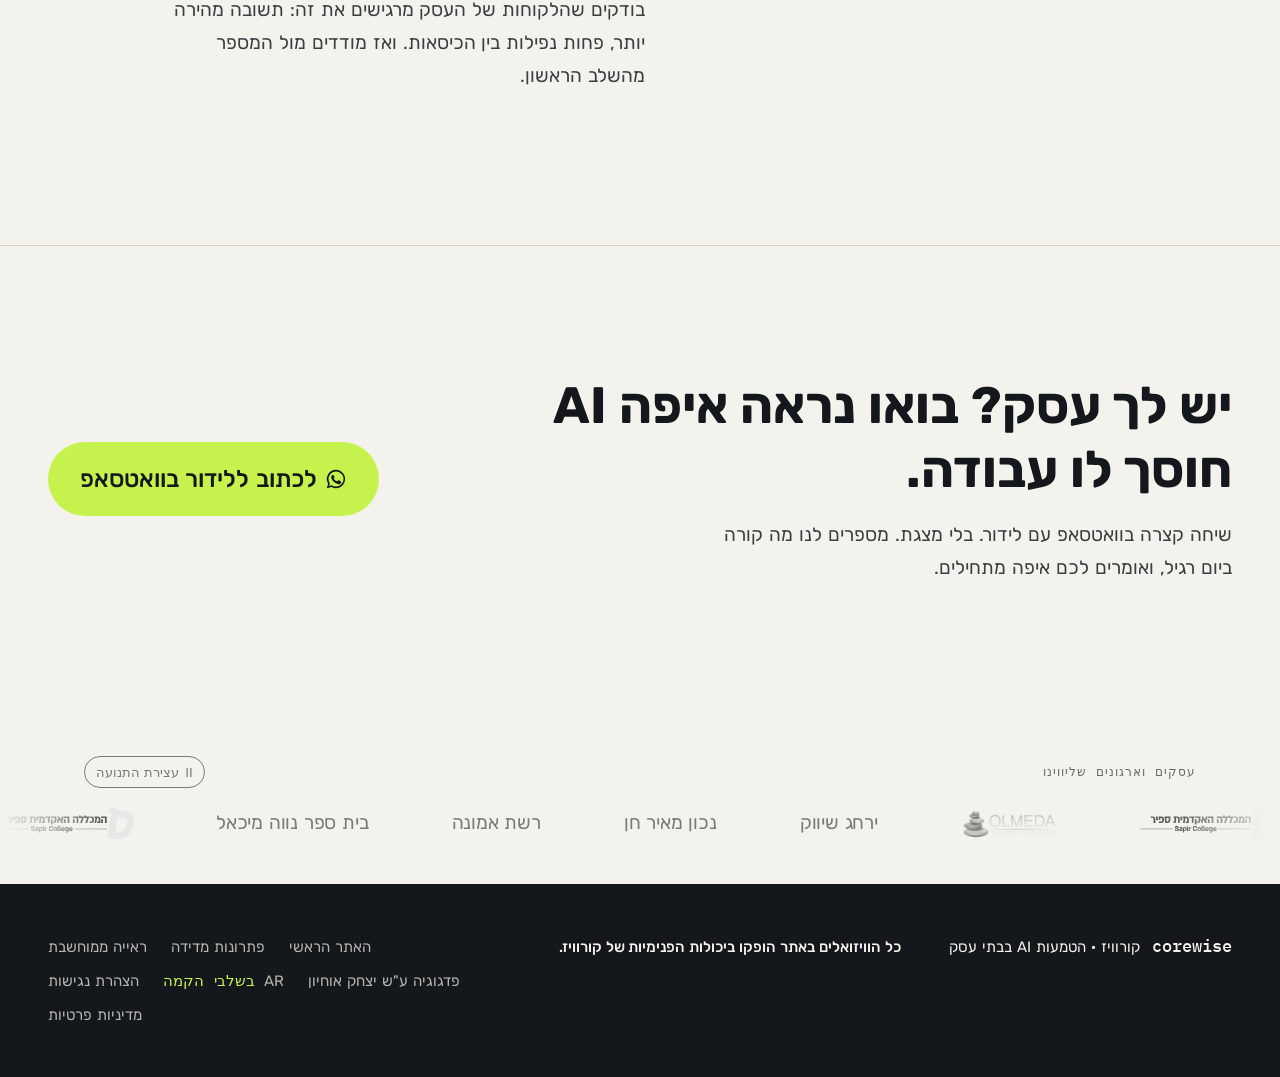
==== commit 6410d39b: "feat: publish the privacy policy at /privacy/ The draft arrived dark and self-styled, from before th" ====
--- a/ai/index.html
+++ b/ai/index.html
@@ -311,6 +311,7 @@
       <a href="../pedagogy/" data-en="Yitzhak Ohayon Pedagogy">פדגוגיה ע"ש יצחק אוחיון</a>
       <a href="../ar/" data-en-html="AR <span class=&quot;mono foot__tag&quot;>being built</span>">AR <span class="mono foot__tag">בשלבי הקמה</span></a>
       <a href="/negishut/" data-en="Accessibility statement">הצהרת נגישות</a>
+      <a href="/privacy/" data-en="Privacy policy">מדיניות פרטיות</a>
     </nav>
   </div>
 </footer>
